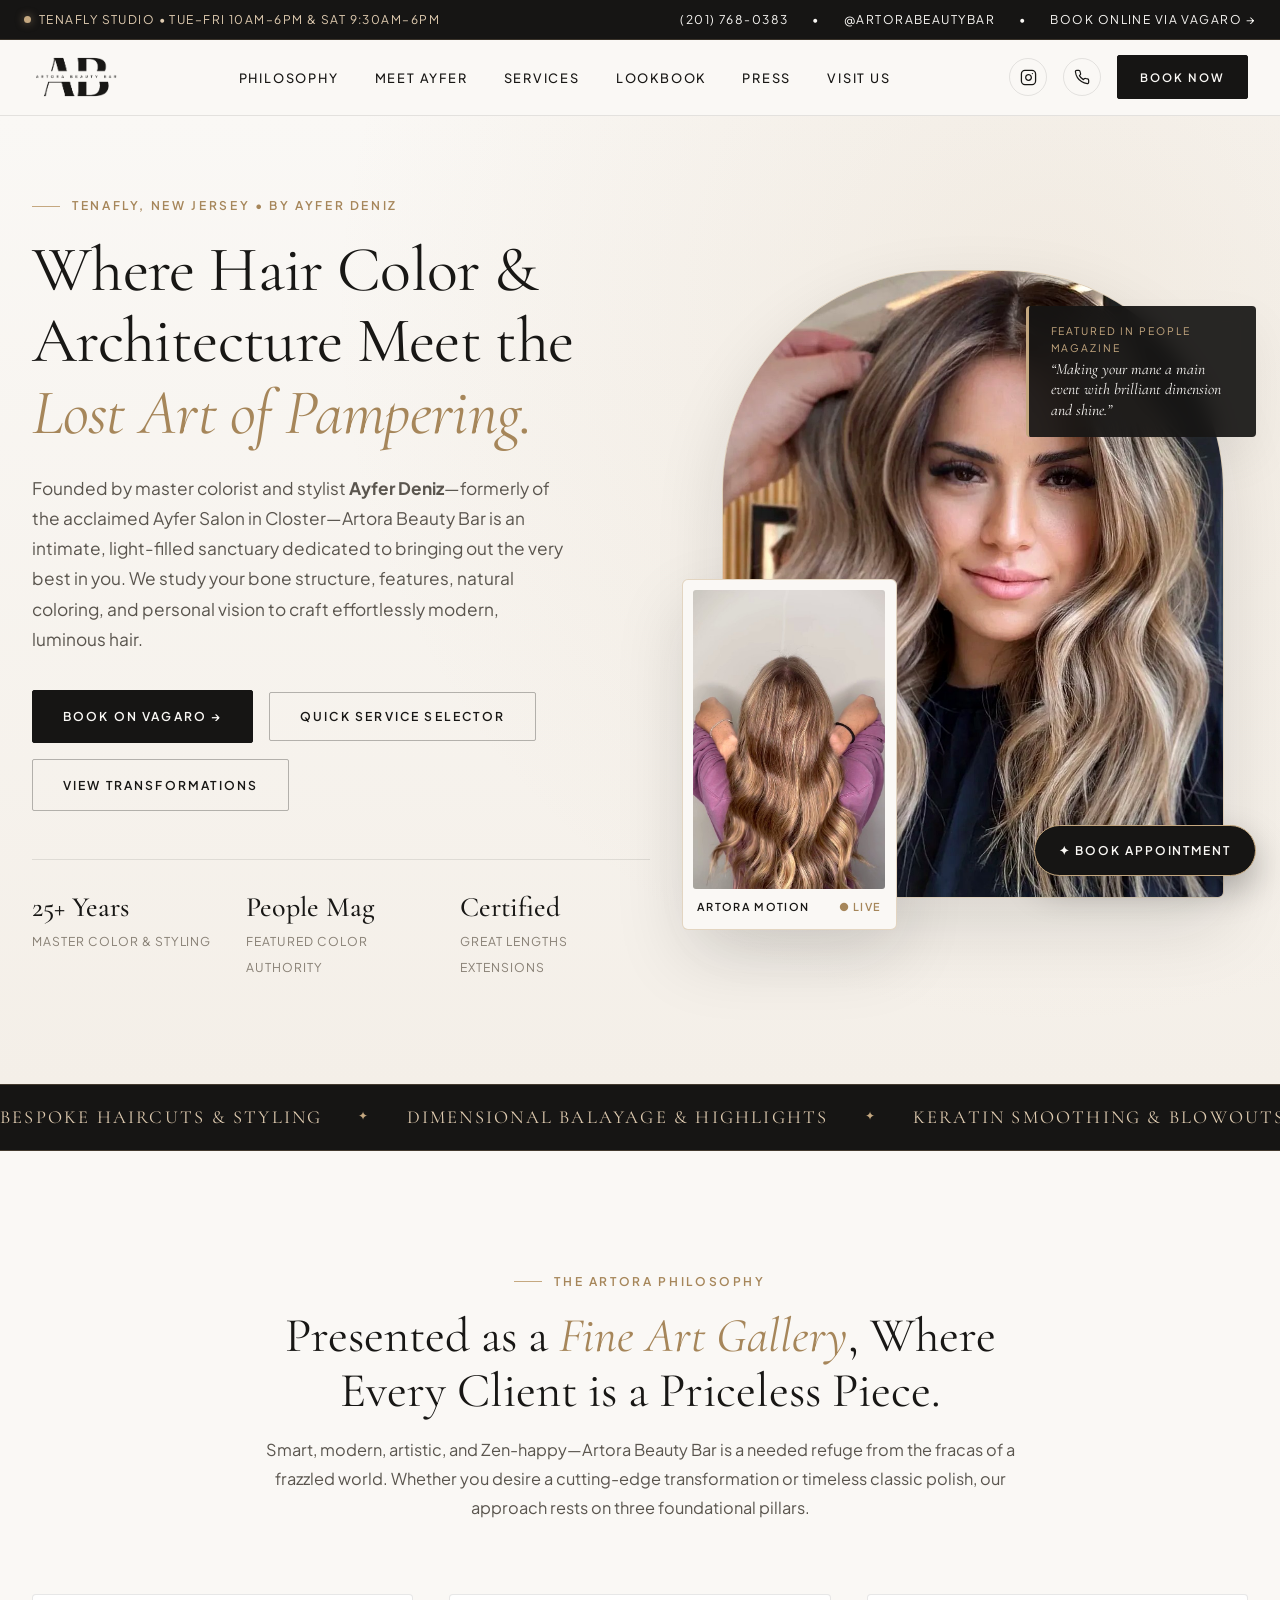
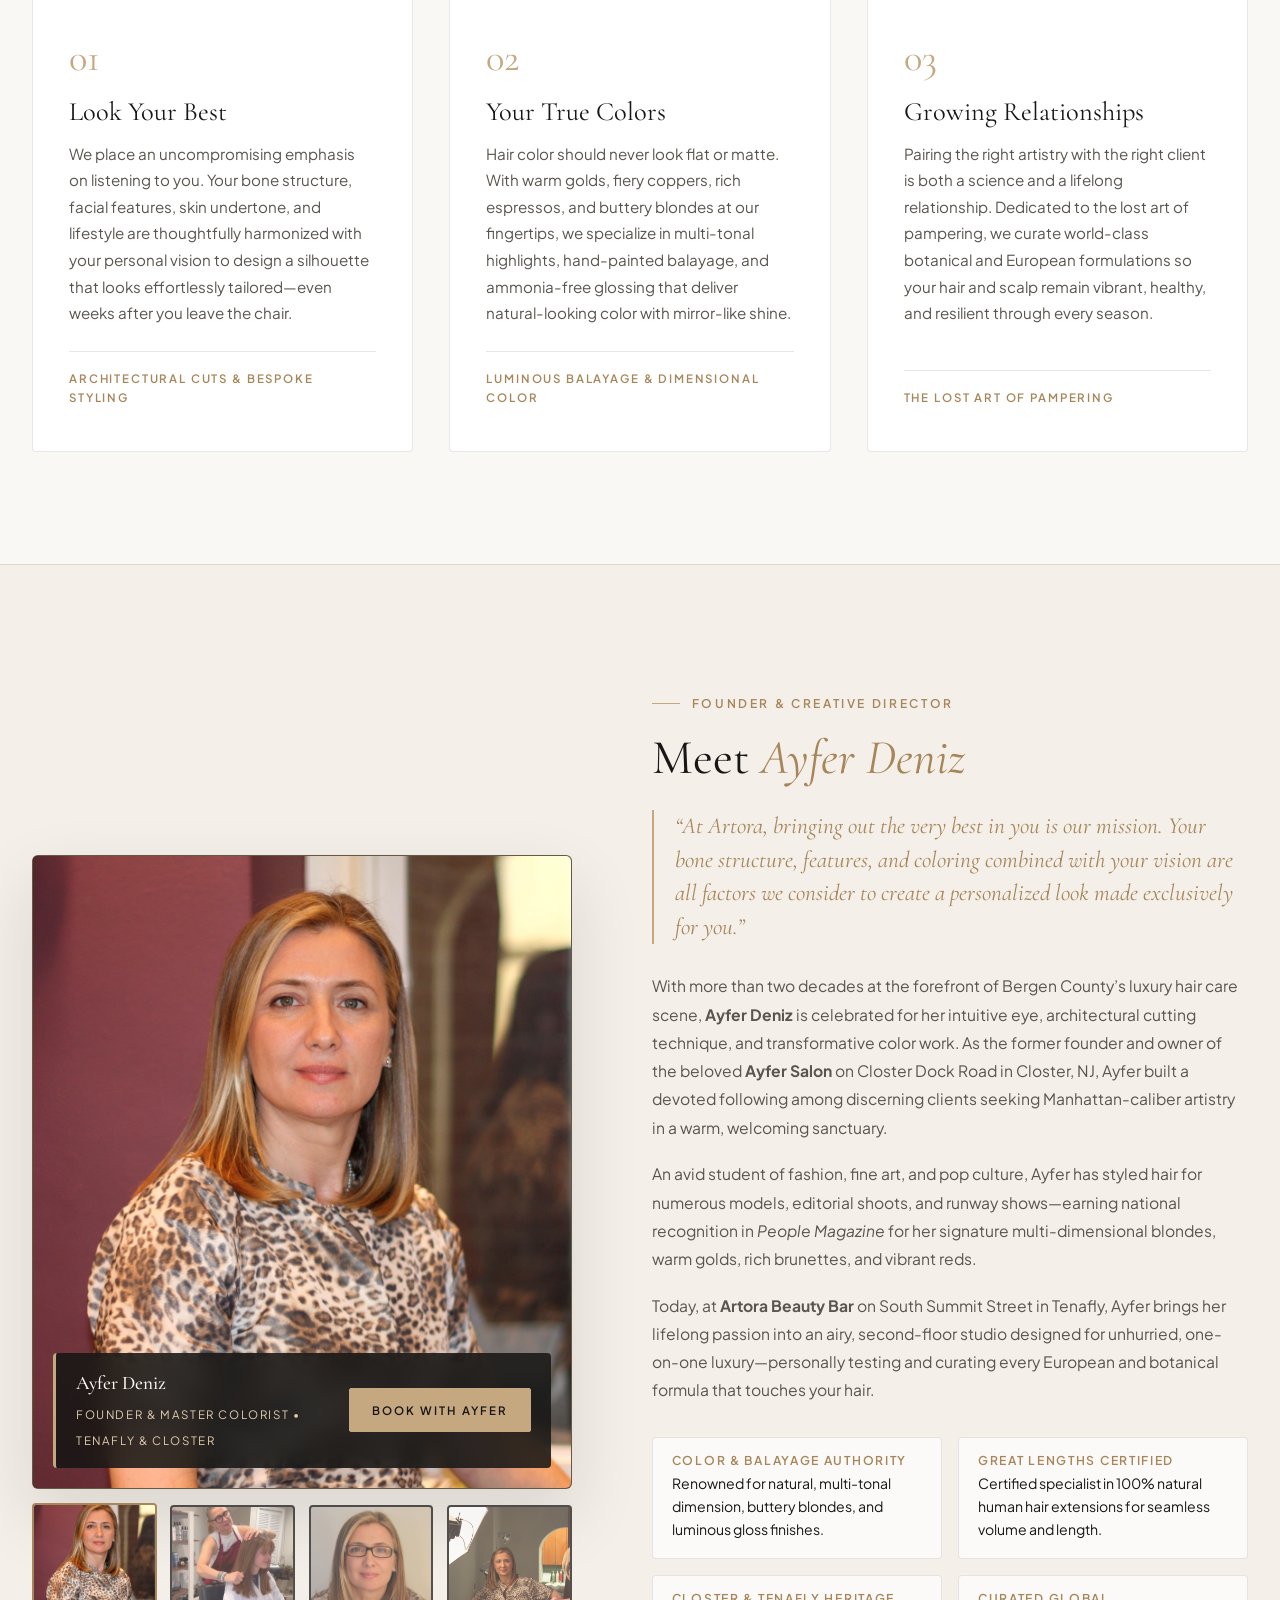
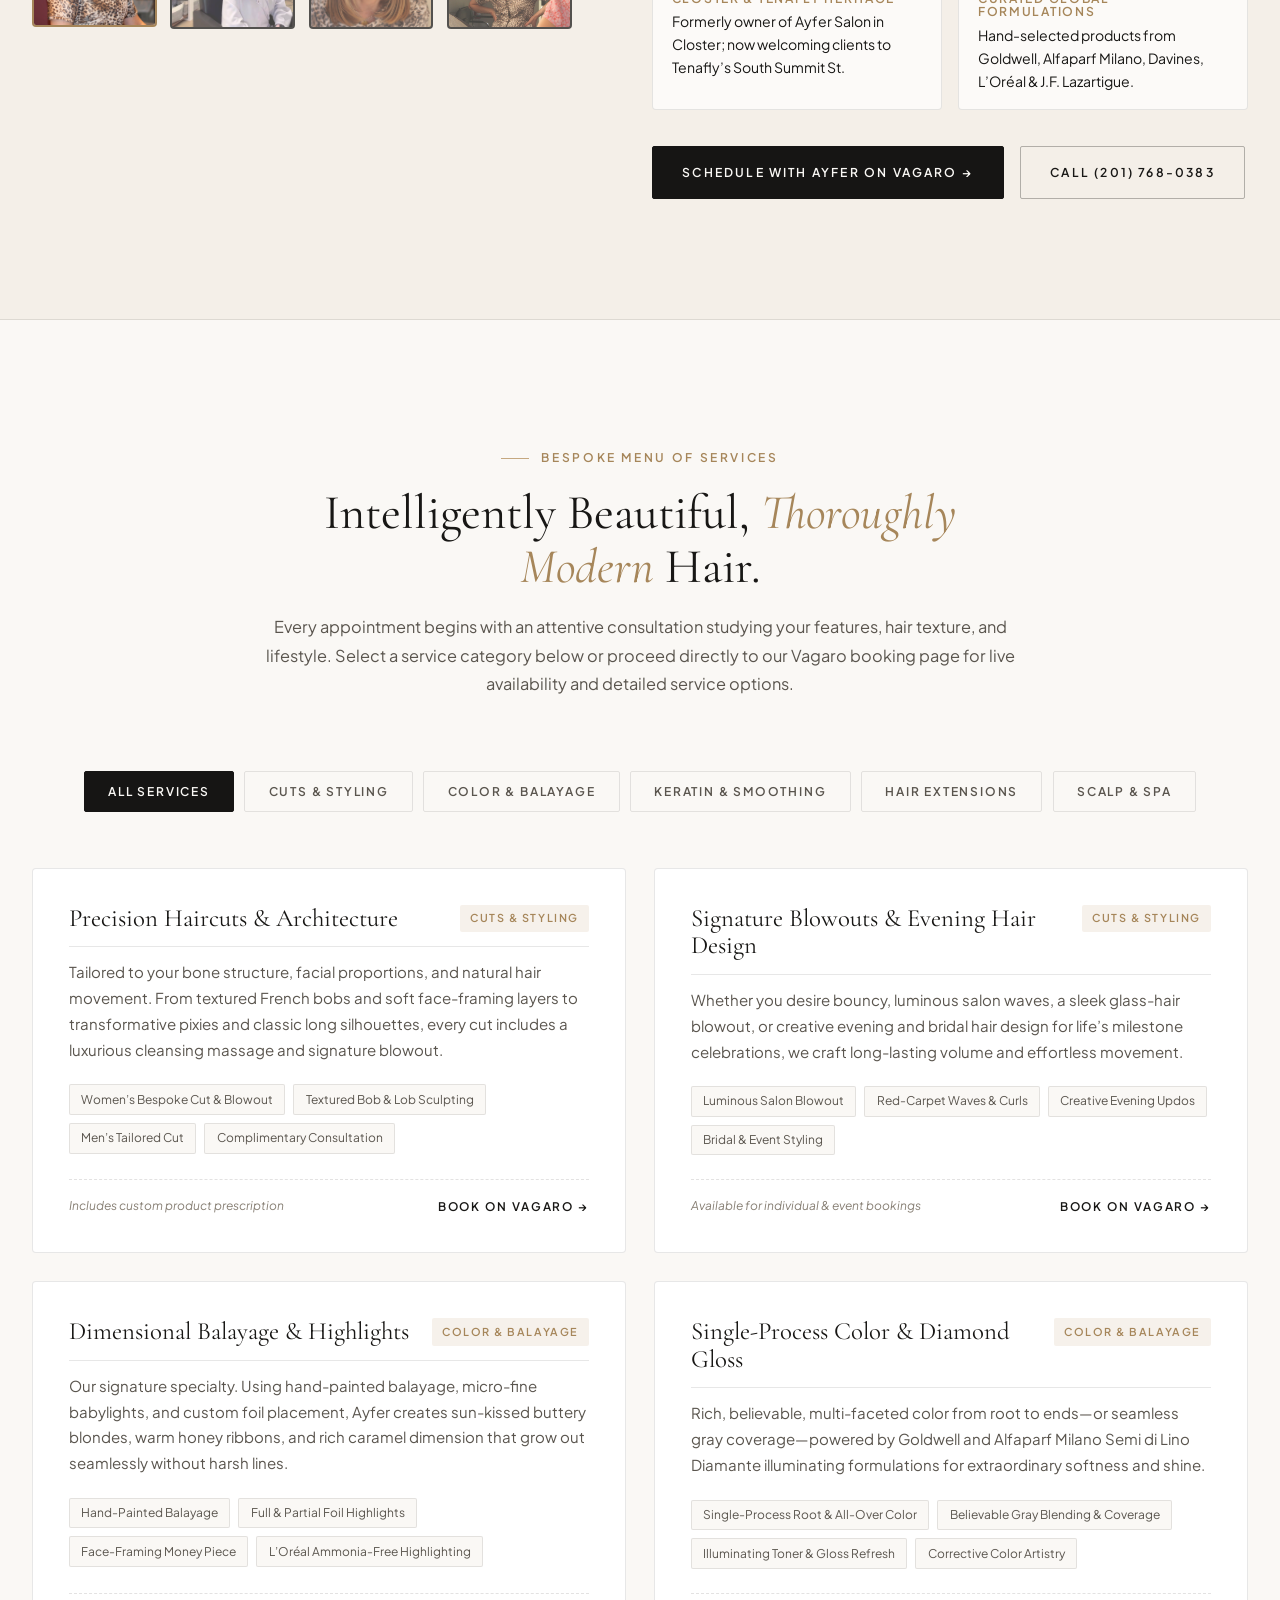
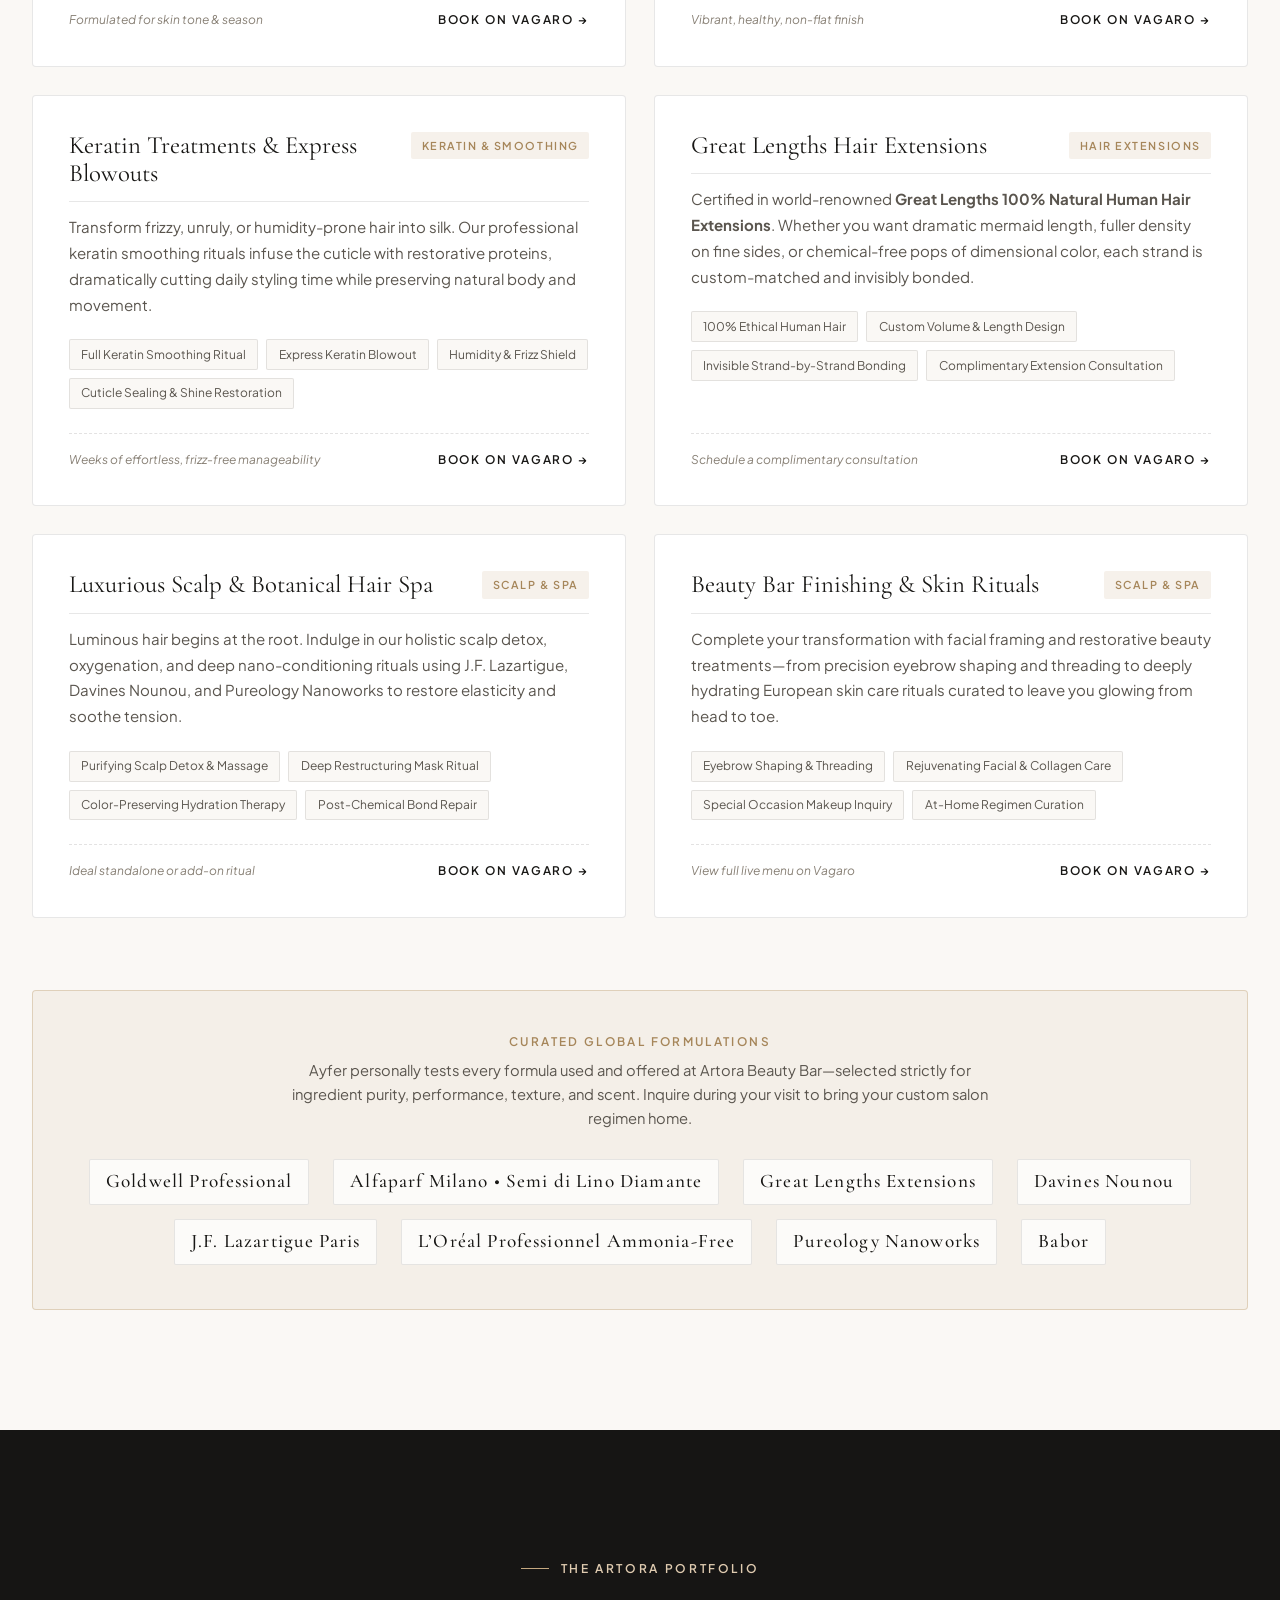
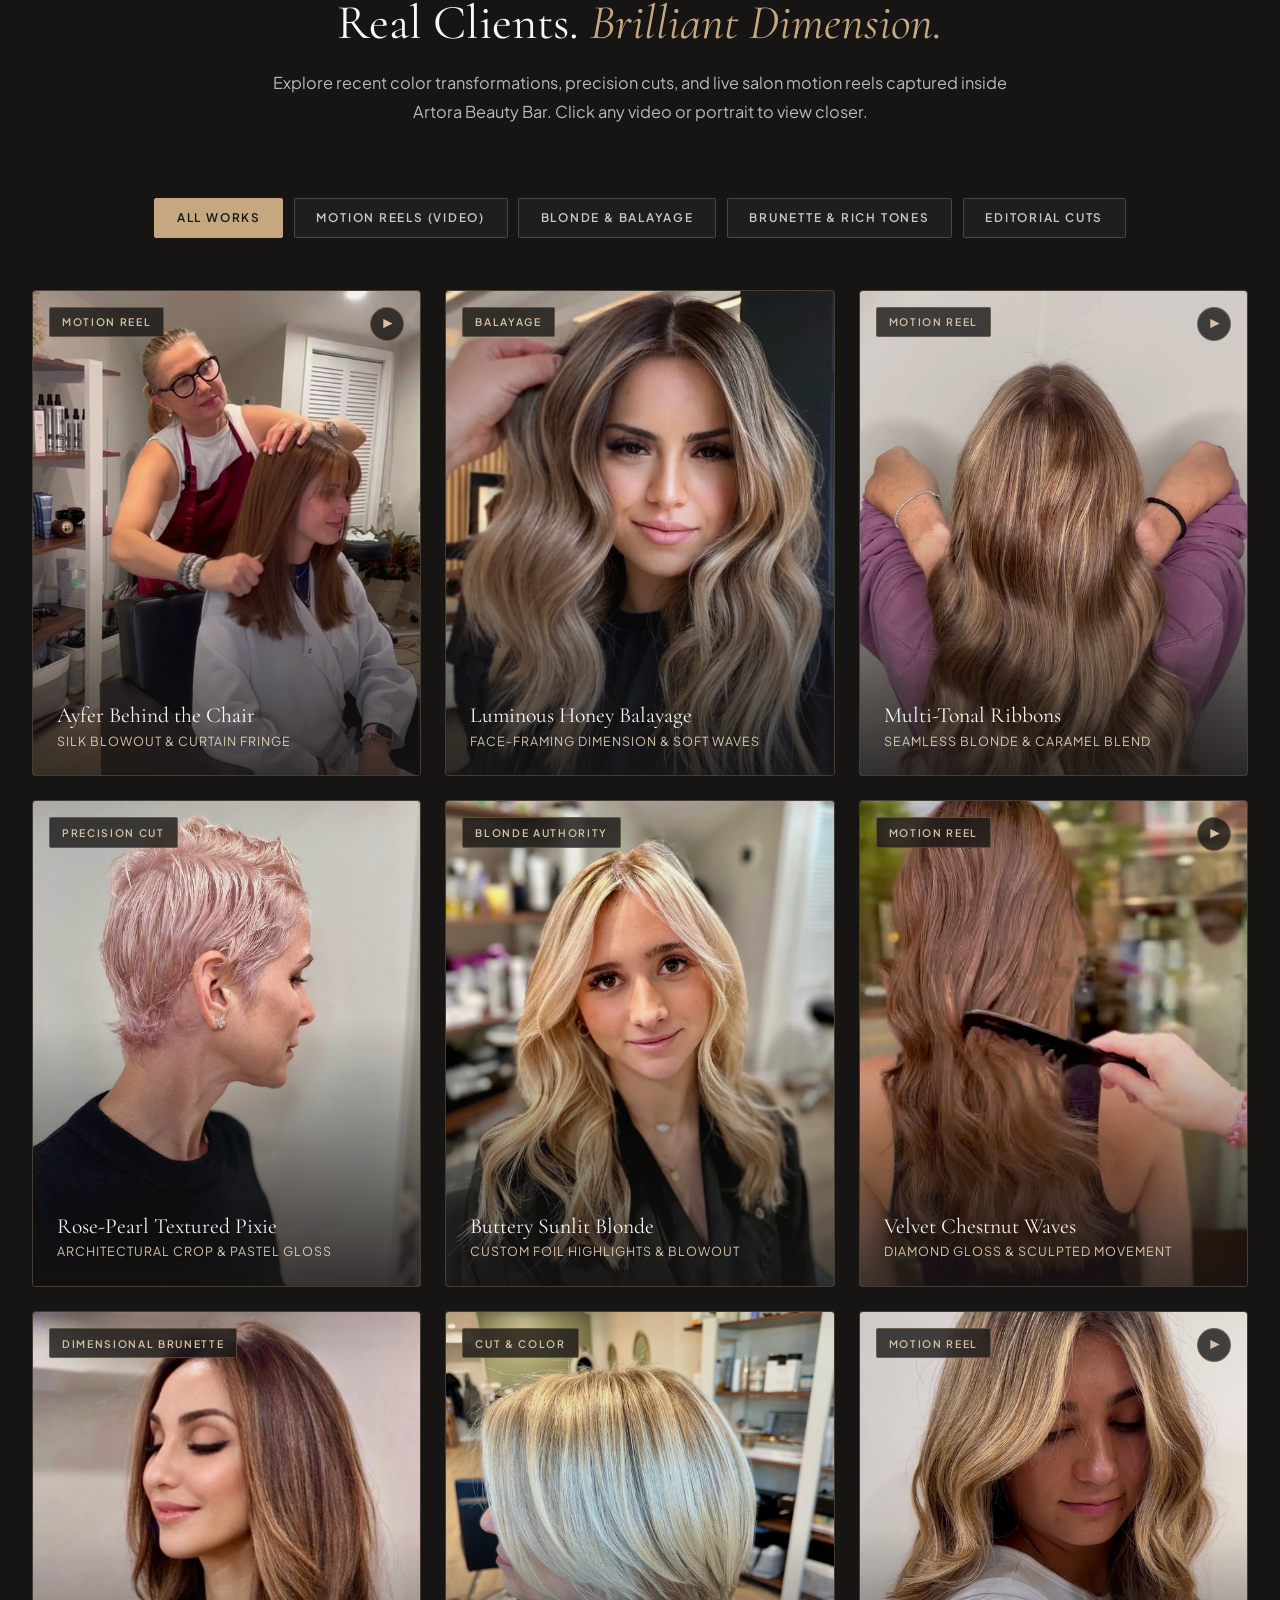
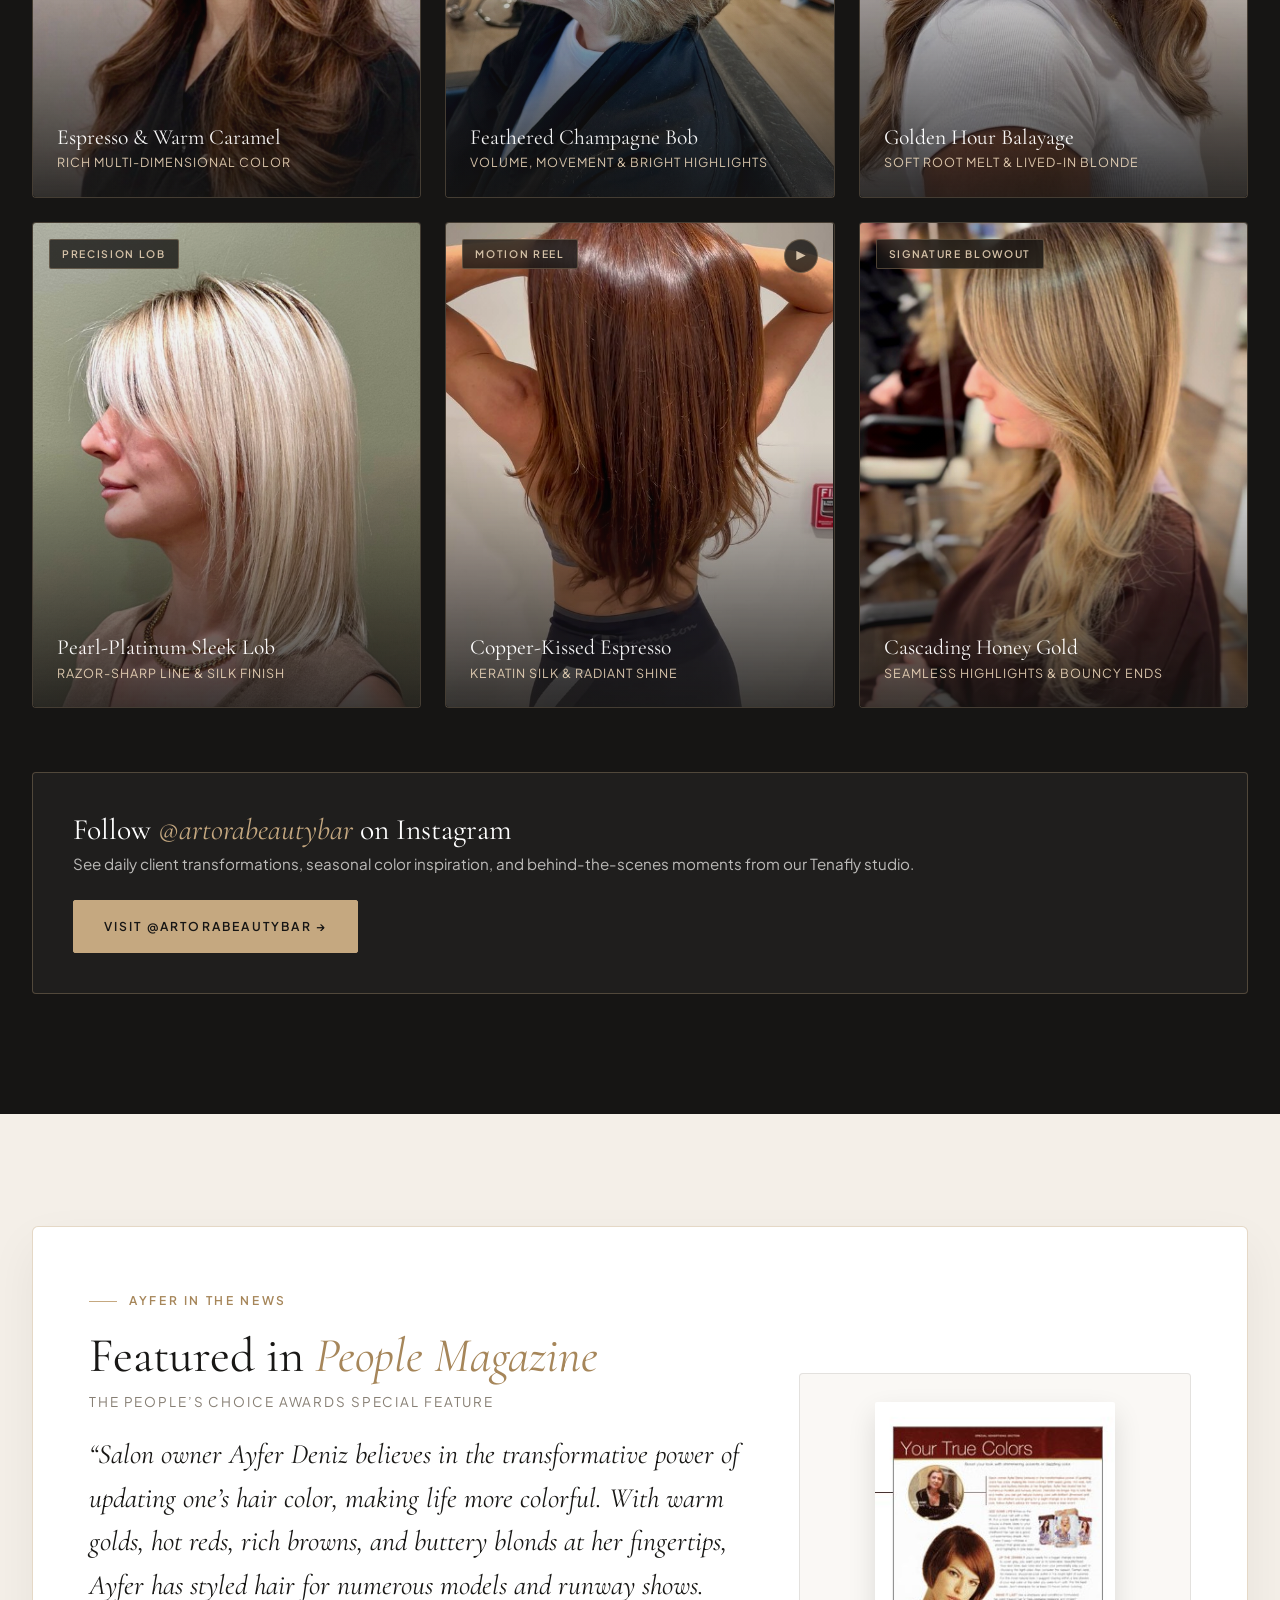
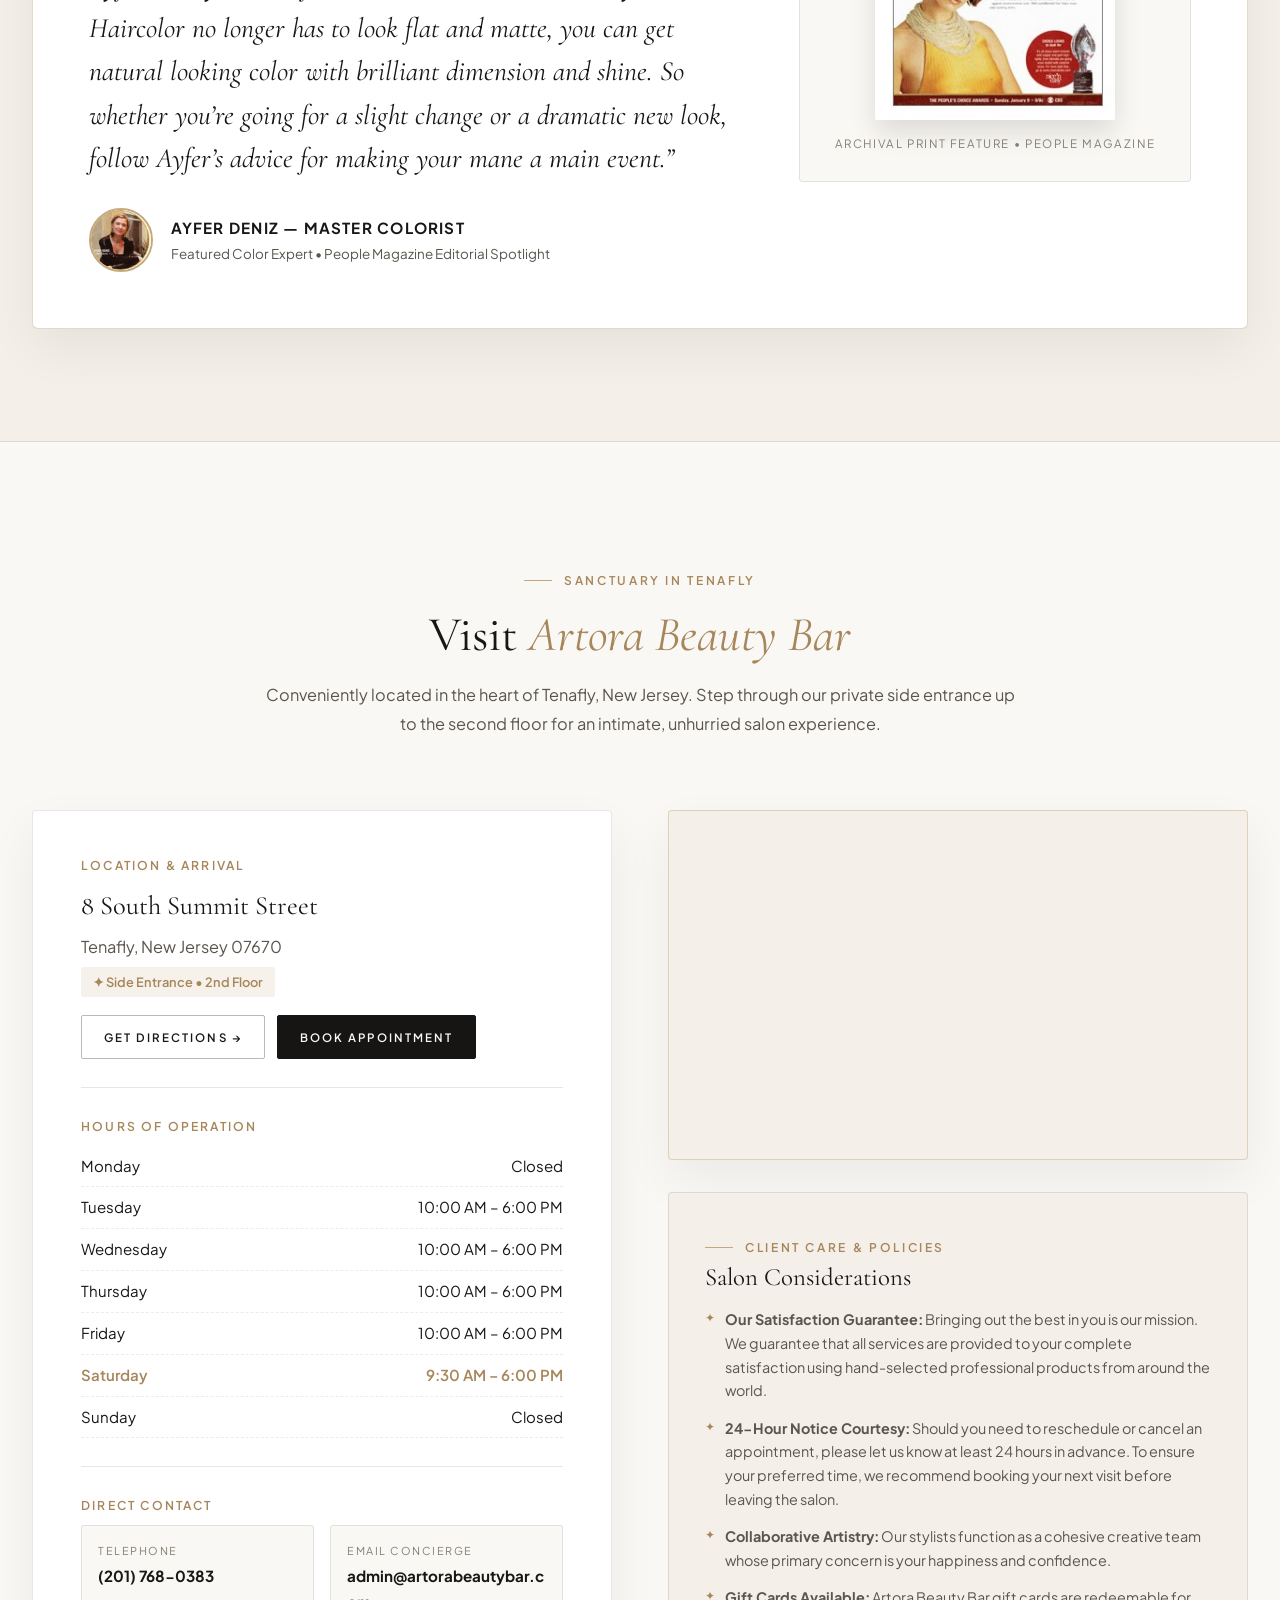
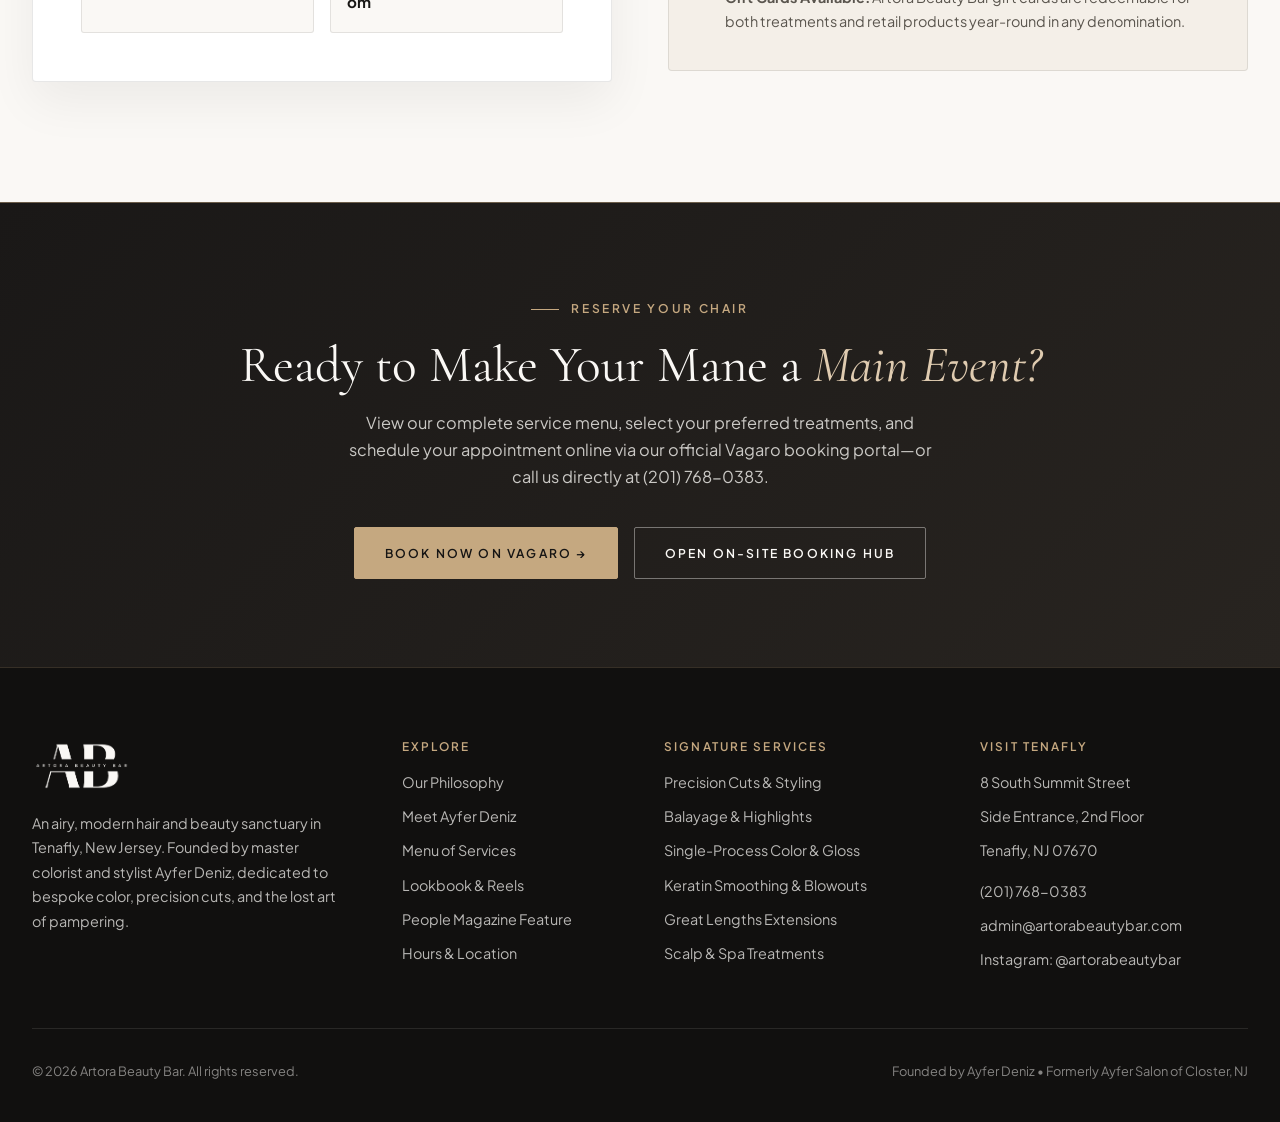
==== index.html @ 1420da1d "Initial commit: Artora Beauty Bar luxury editorial website" ====
<!DOCTYPE html>
<html lang="en">
<head>
  <meta charset="UTF-8" />
  <meta name="viewport" content="width=device-width, initial-scale=1.0" />
  <title>Artora Beauty Bar | By Ayfer Deniz — Luxury Hair Salon in Tenafly, NJ</title>
  <meta name="description" content="Artora Beauty Bar is a luxury hair and beauty salon in Tenafly, NJ founded by Master Colorist & Stylist Ayfer Deniz (formerly of Ayfer Salon in Closter). Specializing in bespoke haircuts, dimensional balayage, keratin treatments, Great Lengths hair extensions, and scalp rituals." />
  <link rel="icon" type="image/png" href="assets/images/favicon.png" />

  <!-- Google Fonts: Cormorant Garamond (Editorial Serif) & Plus Jakarta Sans (Clean Architectural Sans) -->
  <link rel="preconnect" href="https://fonts.googleapis.com" />
  <link rel="preconnect" href="https://fonts.gstatic.com" crossorigin />
  <link href="https://fonts.googleapis.com/css2?family=Cormorant+Garamond:ital,wght@0,400;0,500;0,600;1,400;1,500&family=Plus+Jakarta+Sans:wght@300;400;500;600&display=swap" rel="stylesheet" />

  <link rel="stylesheet" href="styles.css" />

  <!-- Structured Data (LocalBusiness / HairSalon) -->
  <script type="application/ld+json">
  {
    "@context": "https://schema.org",
    "@type": "HairSalon",
    "name": "Artora Beauty Bar",
    "founder": {
      "@type": "Person",
      "name": "Ayfer Deniz",
      "jobTitle": "Founder & Master Colorist"
    },
    "image": "https://artorabeautybar.com/assets/images/logo-square.png",
    "telephone": "+1-201-768-0383",
    "email": "admin@artorabeautybar.com",
    "address": {
      "@type": "PostalAddress",
      "streetAddress": "8 South Summit Street, Side Entrance, 2nd Floor",
      "addressLocality": "Tenafly",
      "addressRegion": "NJ",
      "postalCode": "07670",
      "addressCountry": "US"
    },
    "url": "https://artorabeautybar.com",
    "sameAs": [
      "https://www.instagram.com/artorabeautybar/",
      "https://www.vagaro.com/artorabeautybar/services"
    ],
    "openingHoursSpecification": [
      {
        "@type": "OpeningHoursSpecification",
        "dayOfWeek": ["Tuesday", "Wednesday", "Thursday", "Friday"],
        "opens": "10:00",
        "closes": "18:00"
      },
      {
        "@type": "OpeningHoursSpecification",
        "dayOfWeek": "Saturday",
        "opens": "09:30",
        "closes": "18:00"
      }
    ]
  }
  </script>
</head>
<body>

  <!-- ====================================================================
       TOP ANNOUNCEMENT BAR
       ==================================================================== -->
  <div class="announcement-bar">
    <div class="announcement-inner">
      <div class="announcement-status">
        <span class="status-dot" id="salonStatusDot"></span>
        <span id="salonStatusText">8 South Summit St, Side Entrance, 2nd Floor • Tenafly, NJ</span>
      </div>
      <div class="announcement-links">
        <a href="tel:+12017680383">(201) 768-0383</a>
        <span>•</span>
        <a href="https://www.instagram.com/artorabeautybar/" target="_blank" rel="noopener">@artorabeautybar</a>
        <span>•</span>
        <a href="https://www.vagaro.com/artorabeautybar/services" target="_blank" rel="noopener">Book Online via Vagaro &rarr;</a>
      </div>
    </div>
  </div>

  <!-- ====================================================================
       STICKY NAVIGATION HEADER
       ==================================================================== -->
  <header class="site-header" id="siteHeader">
    <div class="nav-container">
      <a href="#top" class="brand-logo" aria-label="Artora Beauty Bar Home">
        <img src="assets/images/logo-dark.png" alt="Artora Beauty Bar Logo" />
      </a>

      <button class="mobile-menu-toggle" id="mobileMenuBtn" aria-label="Toggle Menu">
        <svg width="26" height="26" viewBox="0 0 24 24" fill="none" stroke="currentColor" stroke-width="1.6">
          <line x1="3" y1="7" x2="21" y2="7"></line>
          <line x1="3" y1="12" x2="21" y2="12"></line>
          <line x1="3" y1="17" x2="21" y2="17"></line>
        </svg>
      </button>

      <ul class="nav-links" id="navLinks">
        <li><a href="#philosophy">Philosophy</a></li>
        <li><a href="#ayfer">Meet Ayfer</a></li>
        <li><a href="#services">Services</a></li>
        <li><a href="#lookbook">Lookbook</a></li>
        <li><a href="#press">Press</a></li>
        <li><a href="#visit">Visit Us</a></li>
      </ul>

      <div class="nav-actions">
        <a href="https://www.instagram.com/artorabeautybar/" target="_blank" rel="noopener" class="nav-icon-link" aria-label="Instagram">
          <svg width="17" height="17" viewBox="0 0 24 24" fill="none" stroke="currentColor" stroke-width="1.8" stroke-linecap="round" stroke-linejoin="round">
            <rect x="2" y="2" width="20" height="20" rx="5" ry="5"></rect>
            <path d="M16 11.37A4 4 0 1 1 12.63 8 4 4 0 0 1 16 11.37z"></path>
            <line x1="17.5" y1="6.5" x2="17.51" y2="6.5"></line>
          </svg>
        </a>
        <a href="tel:+12017680383" class="nav-icon-link" aria-label="Call Salon" title="Call (201) 768-0383">
          <svg width="16" height="16" viewBox="0 0 24 24" fill="none" stroke="currentColor" stroke-width="1.8" stroke-linecap="round" stroke-linejoin="round">
            <path d="M22 16.92v3a2 2 0 0 1-2.18 2 19.79 19.79 0 0 1-8.63-3.07 19.5 19.5 0 0 1-6-6 19.79 19.79 0 0 1-3.07-8.67A2 2 0 0 1 4.11 2h3a2 2 0 0 1 2 1.72 12.84 12.84 0 0 0 .7 2.81 2 2 0 0 1-.45 2.11L8.09 9.91a16 16 0 0 0 6 6l1.27-1.27a2 2 0 0 1 2.11-.45 12.84 12.84 0 0 0 2.81.7A2 2 0 0 1 22 16.92z"></path>
          </svg>
        </a>
        <a href="https://www.vagaro.com/artorabeautybar/services" target="_blank" rel="noopener" class="btn btn-primary btn-sm">
          Book Now
        </a>
      </div>
    </div>
  </header>

  <!-- ====================================================================
       HERO SECTION
       ==================================================================== -->
  <main id="top">
    <section class="hero">
      <div class="container">
        <div class="hero-grid">
          <div class="hero-copy">
            <span class="eyebrow">Tenafly, New Jersey • By Ayfer Deniz</span>
            <h1 class="hero-title">
              Where Hair Color &amp; Architecture Meet the <em class="editorial-italic">Lost Art of Pampering.</em>
            </h1>
            <p class="hero-lead">
              Founded by master colorist and stylist <strong>Ayfer Deniz</strong>—formerly of the acclaimed Ayfer Salon in Closter—Artora Beauty Bar is an intimate, light-filled sanctuary dedicated to bringing out the very best in you. We study your bone structure, features, natural coloring, and personal vision to craft effortlessly modern, luminous hair.
            </p>
            <div class="hero-cta-group">
              <a href="https://www.vagaro.com/artorabeautybar/services" target="_blank" rel="noopener" class="btn btn-primary">
                Book on Vagaro &rarr;
              </a>
              <button type="button" class="btn btn-outline" id="openBookingModalBtn">
                Quick Service Selector
              </button>
              <a href="#lookbook" class="btn btn-outline">
                View Transformations
              </a>
            </div>

            <div class="hero-credentials">
              <div class="credential-item">
                <strong>25+ Years</strong>
                <span>Master Color &amp; Styling</span>
              </div>
              <div class="credential-item">
                <strong>People Mag</strong>
                <span>Featured Color Authority</span>
              </div>
              <div class="credential-item">
                <strong>Certified</strong>
                <span>Great Lengths Extensions</span>
              </div>
            </div>
          </div>

          <div class="hero-visual">
            <div class="hero-main-frame">
              <img src="assets/images/look-dimensional-balayage.jpg" alt="Dimensional blonde balayage and soft waves crafted at Artora Beauty Bar in Tenafly" />
            </div>

            <!-- Floating Press Badge -->
            <a href="#press" class="hero-press-pill">
              <small>Featured In People Magazine</small>
              <p>&ldquo;Making your mane a main event with brilliant dimension and shine.&rdquo;</p>
            </a>

            <!-- Floating Live Reel Preview Card -->
            <div class="hero-video-card">
              <div class="hero-video-wrap">
                <video src="assets/videos/reel-dimensional-waves.mp4" poster="assets/images/posters/reel-dimensional-waves.jpg" autoplay muted loop playsinline></video>
              </div>
              <div class="hero-video-caption">
                <span>Artora Motion</span>
                <span style="color: var(--gold-deep);">● Live</span>
              </div>
            </div>
          </div>
        </div>
      </div>
    </section>

    <!-- ====================================================================
         EDITORIAL MARQUEE RIBBON
         ==================================================================== -->
    <div class="editorial-marquee" aria-hidden="true">
      <div class="marquee-track">
        <div class="marquee-item">
          <span>Bespoke Haircuts &amp; Styling</span><span class="marquee-diamond">✦</span>
          <span>Dimensional Balayage &amp; Highlights</span><span class="marquee-diamond">✦</span>
          <span>Keratin Smoothing &amp; Blowouts</span><span class="marquee-diamond">✦</span>
          <span>Certified Great Lengths Extensions</span><span class="marquee-diamond">✦</span>
          <span>Luxury Scalp &amp; Spa Rituals</span><span class="marquee-diamond">✦</span>
          <span>By Master Stylist Ayfer Deniz</span><span class="marquee-diamond">✦</span>
        </div>
        <div class="marquee-item">
          <span>Bespoke Haircuts &amp; Styling</span><span class="marquee-diamond">✦</span>
          <span>Dimensional Balayage &amp; Highlights</span><span class="marquee-diamond">✦</span>
          <span>Keratin Smoothing &amp; Blowouts</span><span class="marquee-diamond">✦</span>
          <span>Certified Great Lengths Extensions</span><span class="marquee-diamond">✦</span>
          <span>Luxury Scalp &amp; Spa Rituals</span><span class="marquee-diamond">✦</span>
          <span>By Master Stylist Ayfer Deniz</span><span class="marquee-diamond">✦</span>
        </div>
      </div>
    </div>

    <!-- ====================================================================
         PHILOSOPHY & THREE PILLARS SECTION
         (Blending Artora's "Look Your Best / Your True Colors / Growing Relationships"
          with Ayfer Salon's "Fine Art Gallery" philosophy)
         ==================================================================== -->
    <section class="philosophy-section" id="philosophy">
      <div class="container">
        <div class="section-header-center">
          <span class="eyebrow">The Artora Philosophy</span>
          <h2 class="section-title">
            Presented as a <em class="editorial-italic">Fine Art Gallery</em>, Where Every Client is a Priceless Piece.
          </h2>
          <p class="section-subtitle">
            Smart, modern, artistic, and Zen-happy—Artora Beauty Bar is a needed refuge from the fracas of a frazzled world. Whether you desire a cutting-edge transformation or timeless classic polish, our approach rests on three foundational pillars.
          </p>
        </div>

        <div class="pillars-grid">
          <article class="pillar-card">
            <div>
              <div class="pillar-number">01</div>
              <h3>Look Your Best</h3>
              <p>
                We place an uncompromising emphasis on listening to you. Your bone structure, facial features, skin undertone, and lifestyle are thoughtfully harmonized with your personal vision to design a silhouette that looks effortlessly tailored—even weeks after you leave the chair.
              </p>
            </div>
            <div class="pillar-tag">Architectural Cuts &amp; Bespoke Styling</div>
          </article>

          <article class="pillar-card">
            <div>
              <div class="pillar-number">02</div>
              <h3>Your True Colors</h3>
              <p>
                Hair color should never look flat or matte. With warm golds, fiery coppers, rich espressos, and buttery blondes at our fingertips, we specialize in multi-tonal highlights, hand-painted balayage, and ammonia-free glossing that deliver natural-looking color with mirror-like shine.
              </p>
            </div>
            <div class="pillar-tag">Luminous Balayage &amp; Dimensional Color</div>
          </article>

          <article class="pillar-card">
            <div>
              <div class="pillar-number">03</div>
              <h3>Growing Relationships</h3>
              <p>
                Pairing the right artistry with the right client is both a science and a lifelong relationship. Dedicated to the lost art of pampering, we curate world-class botanical and European formulations so your hair and scalp remain vibrant, healthy, and resilient through every season.
              </p>
            </div>
            <div class="pillar-tag">The Lost Art of Pampering</div>
          </article>
        </div>
      </div>
    </section>

    <!-- ====================================================================
         MEET AYFER DENIZ — FOUNDER & MASTER STYLIST
         ==================================================================== -->
    <section class="founder-section" id="ayfer">
      <div class="container">
        <div class="founder-grid">
          <!-- Interactive Portrait Switcher -->
          <div class="founder-gallery">
            <div class="founder-primary-img-wrap">
              <img id="founderMainImg" src="assets/images/ayfer-portrait.jpg" alt="Ayfer Deniz — Founder and Master Colorist at Artora Beauty Bar" />
              <div class="founder-caption-badge">
                <div>
                  <strong id="founderCaptionTitle">Ayfer Deniz</strong>
                  <span id="founderCaptionSub">Founder &amp; Master Colorist • Tenafly &amp; Closter</span>
                </div>
                <a href="https://www.vagaro.com/artorabeautybar/services" target="_blank" rel="noopener" class="btn btn-gold btn-sm">Book with Ayfer</a>
              </div>
            </div>

            <div class="founder-thumbs" role="group" aria-label="Ayfer Deniz Portrait Gallery">
              <button type="button" class="founder-thumb-btn active" data-img="assets/images/ayfer-portrait.jpg" data-title="Ayfer Deniz" data-sub="Founder &amp; Master Colorist • Portrait">
                <img src="assets/images/ayfer-portrait.jpg" alt="Ayfer Deniz Portrait" />
              </button>
              <button type="button" class="founder-thumb-btn" data-img="assets/images/ayfer-tenafly-action.jpg" data-title="Behind the Chair at Artora" data-sub="Styling inside Artora Beauty Bar • Tenafly, NJ">
                <img src="assets/images/ayfer-tenafly-action.jpg" alt="Ayfer Deniz styling a client at Artora Beauty Bar in Tenafly" />
              </button>
              <button type="button" class="founder-thumb-btn" data-img="assets/images/ayfer-closeup.jpg" data-title="Personal Consultation" data-sub="Tailoring color &amp; cut to your bone structure">
                <img src="assets/images/ayfer-closeup.jpg" alt="Ayfer Deniz Close-Up Portrait" />
              </button>
              <button type="button" class="founder-thumb-btn" data-img="assets/images/ayfer-editorial-set.jpg" data-title="Runway &amp; Editorial Mastery" data-sub="On set styling models &amp; editorial shoots">
                <img src="assets/images/ayfer-editorial-set.jpg" alt="Ayfer Deniz on an editorial photo shoot set" />
              </button>
            </div>
          </div>

          <!-- Founder Bio & Styling Philosophy -->
          <div class="founder-content">
            <span class="eyebrow">Founder &amp; Creative Director</span>
            <h2>Meet <em class="editorial-italic">Ayfer Deniz</em></h2>

            <blockquote class="founder-quote">
              &ldquo;At Artora, bringing out the very best in you is our mission. Your bone structure, features, and coloring combined with your vision are all factors we consider to create a personalized look made exclusively for you.&rdquo;
            </blockquote>

            <div class="founder-bio">
              <p>
                With more than two decades at the forefront of Bergen County’s luxury hair care scene, <strong>Ayfer Deniz</strong> is celebrated for her intuitive eye, architectural cutting technique, and transformative color work. As the former founder and owner of the beloved <strong>Ayfer Salon</strong> on Closter Dock Road in Closter, NJ, Ayfer built a devoted following among discerning clients seeking Manhattan-caliber artistry in a warm, welcoming sanctuary.
              </p>
              <p>
                An avid student of fashion, fine art, and pop culture, Ayfer has styled hair for numerous models, editorial shoots, and runway shows—earning national recognition in <em>People Magazine</em> for her signature multi-dimensional blondes, warm golds, rich brunettes, and vibrant reds.
              </p>
              <p>
                Today, at <strong>Artora Beauty Bar</strong> on South Summit Street in Tenafly, Ayfer brings her lifelong passion into an airy, second-floor studio designed for unhurried, one-on-one luxury—personally testing and curating every European and botanical formula that touches your hair.
              </p>
            </div>

            <div class="founder-highlights">
              <div class="founder-highlight-item">
                <h4>Color &amp; Balayage Authority</h4>
                <p>Renowned for natural, multi-tonal dimension, buttery blondes, and luminous gloss finishes.</p>
              </div>
              <div class="founder-highlight-item">
                <h4>Great Lengths Certified</h4>
                <p>Certified specialist in 100% natural human hair extensions for seamless volume and length.</p>
              </div>
              <div class="founder-highlight-item">
                <h4>Closter &amp; Tenafly Heritage</h4>
                <p>Formerly owner of Ayfer Salon in Closter; now welcoming clients to Tenafly’s South Summit St.</p>
              </div>
              <div class="founder-highlight-item">
                <h4>Curated Global Formulations</h4>
                <p>Hand-selected products from Goldwell, Alfaparf Milano, Davines, L’Oréal &amp; J.F. Lazartigue.</p>
              </div>
            </div>

            <div class="hero-cta-group" style="margin-bottom: 0;">
              <a href="https://www.vagaro.com/artorabeautybar/services" target="_blank" rel="noopener" class="btn btn-primary">
                Schedule with Ayfer on Vagaro &rarr;
              </a>
              <a href="tel:+12017680383" class="btn btn-outline">
                Call (201) 768-0383
              </a>
            </div>
          </div>
        </div>
      </div>
    </section>

    <!-- ====================================================================
         CURATED MENU OF SERVICES
         ==================================================================== -->
    <section class="services-section" id="services">
      <div class="container">
        <div class="section-header-center">
          <span class="eyebrow">Bespoke Menu of Services</span>
          <h2 class="section-title">
            Intelligently Beautiful, <em class="editorial-italic">Thoroughly Modern</em> Hair.
          </h2>
          <p class="section-subtitle">
            Every appointment begins with an attentive consultation studying your features, hair texture, and lifestyle. Select a service category below or proceed directly to our Vagaro booking page for live availability and detailed service options.
          </p>
        </div>

        <!-- Category Filter Tabs -->
        <div class="service-tabs" role="tablist" aria-label="Service Categories">
          <button type="button" class="service-tab-btn active" data-category="all">All Services</button>
          <button type="button" class="service-tab-btn" data-category="cuts">Cuts &amp; Styling</button>
          <button type="button" class="service-tab-btn" data-category="color">Color &amp; Balayage</button>
          <button type="button" class="service-tab-btn" data-category="keratin">Keratin &amp; Smoothing</button>
          <button type="button" class="service-tab-btn" data-category="extensions">Hair Extensions</button>
          <button type="button" class="service-tab-btn" data-category="spa">Scalp &amp; Spa</button>
        </div>

        <!-- Services Grid -->
        <div class="services-menu-grid" id="servicesGrid">
          <!-- 1. Haircuts & Bespoke Styling -->
          <article class="service-card" data-category="cuts">
            <div>
              <div class="service-card-top">
                <h3>Precision Haircuts &amp; Architecture</h3>
                <span class="service-category-tag">Cuts &amp; Styling</span>
              </div>
              <p>
                Tailored to your bone structure, facial proportions, and natural hair movement. From textured French bobs and soft face-framing layers to transformative pixies and classic long silhouettes, every cut includes a luxurious cleansing massage and signature blowout.
              </p>
              <ul class="service-features">
                <li>Women’s Bespoke Cut &amp; Blowout</li>
                <li>Textured Bob &amp; Lob Sculpting</li>
                <li>Men’s Tailored Cut</li>
                <li>Complimentary Consultation</li>
              </ul>
            </div>
            <div class="service-card-footer">
              <span>Includes custom product prescription</span>
              <a href="https://www.vagaro.com/artorabeautybar/services" target="_blank" rel="noopener" class="service-book-link">
                Book on Vagaro &rarr;
              </a>
            </div>
          </article>

          <!-- 2. Signature Blowouts & Evening Design -->
          <article class="service-card" data-category="cuts">
            <div>
              <div class="service-card-top">
                <h3>Signature Blowouts &amp; Evening Hair Design</h3>
                <span class="service-category-tag">Cuts &amp; Styling</span>
              </div>
              <p>
                Whether you desire bouncy, luminous salon waves, a sleek glass-hair blowout, or creative evening and bridal hair design for life’s milestone celebrations, we craft long-lasting volume and effortless movement.
              </p>
              <ul class="service-features">
                <li>Luminous Salon Blowout</li>
                <li>Red-Carpet Waves &amp; Curls</li>
                <li>Creative Evening Updos</li>
                <li>Bridal &amp; Event Styling</li>
              </ul>
            </div>
            <div class="service-card-footer">
              <span>Available for individual &amp; event bookings</span>
              <a href="https://www.vagaro.com/artorabeautybar/services" target="_blank" rel="noopener" class="service-book-link">
                Book on Vagaro &rarr;
              </a>
            </div>
          </article>

          <!-- 3. Dimensional Balayage & Highlights -->
          <article class="service-card" data-category="color">
            <div>
              <div class="service-card-top">
                <h3>Dimensional Balayage &amp; Highlights</h3>
                <span class="service-category-tag">Color &amp; Balayage</span>
              </div>
              <p>
                Our signature specialty. Using hand-painted balayage, micro-fine babylights, and custom foil placement, Ayfer creates sun-kissed buttery blondes, warm honey ribbons, and rich caramel dimension that grow out seamlessly without harsh lines.
              </p>
              <ul class="service-features">
                <li>Hand-Painted Balayage</li>
                <li>Full &amp; Partial Foil Highlights</li>
                <li>Face-Framing Money Piece</li>
                <li>L’Oréal Ammonia-Free Highlighting</li>
              </ul>
            </div>
            <div class="service-card-footer">
              <span>Formulated for skin tone &amp; season</span>
              <a href="https://www.vagaro.com/artorabeautybar/services" target="_blank" rel="noopener" class="service-book-link">
                Book on Vagaro &rarr;
              </a>
            </div>
          </article>

          <!-- 4. Single-Process Color & Illuminating Gloss -->
          <article class="service-card" data-category="color">
            <div>
              <div class="service-card-top">
                <h3>Single-Process Color &amp; Diamond Gloss</h3>
                <span class="service-category-tag">Color &amp; Balayage</span>
              </div>
              <p>
                Rich, believable, multi-faceted color from root to ends—or seamless gray coverage—powered by Goldwell and Alfaparf Milano Semi di Lino Diamante illuminating formulations for extraordinary softness and shine.
              </p>
              <ul class="service-features">
                <li>Single-Process Root &amp; All-Over Color</li>
                <li>Believable Gray Blending &amp; Coverage</li>
                <li>Illuminating Toner &amp; Gloss Refresh</li>
                <li>Corrective Color Artistry</li>
              </ul>
            </div>
            <div class="service-card-footer">
              <span>Vibrant, healthy, non-flat finish</span>
              <a href="https://www.vagaro.com/artorabeautybar/services" target="_blank" rel="noopener" class="service-book-link">
                Book on Vagaro &rarr;
              </a>
            </div>
          </article>

          <!-- 5. Keratin Treatments & Keratin Blowouts -->
          <article class="service-card" data-category="keratin">
            <div>
              <div class="service-card-top">
                <h3>Keratin Treatments &amp; Express Blowouts</h3>
                <span class="service-category-tag">Keratin &amp; Smoothing</span>
              </div>
              <p>
                Transform frizzy, unruly, or humidity-prone hair into silk. Our professional keratin smoothing rituals infuse the cuticle with restorative proteins, dramatically cutting daily styling time while preserving natural body and movement.
              </p>
              <ul class="service-features">
                <li>Full Keratin Smoothing Ritual</li>
                <li>Express Keratin Blowout</li>
                <li>Humidity &amp; Frizz Shield</li>
                <li>Cuticle Sealing &amp; Shine Restoration</li>
              </ul>
            </div>
            <div class="service-card-footer">
              <span>Weeks of effortless, frizz-free manageability</span>
              <a href="https://www.vagaro.com/artorabeautybar/services" target="_blank" rel="noopener" class="service-book-link">
                Book on Vagaro &rarr;
              </a>
            </div>
          </article>

          <!-- 6. Certified Great Lengths Hair Extensions -->
          <article class="service-card" data-category="extensions">
            <div>
              <div class="service-card-top">
                <h3>Great Lengths Hair Extensions</h3>
                <span class="service-category-tag">Hair Extensions</span>
              </div>
              <p>
                Certified in world-renowned <strong>Great Lengths 100% Natural Human Hair Extensions</strong>. Whether you want dramatic mermaid length, fuller density on fine sides, or chemical-free pops of dimensional color, each strand is custom-matched and invisibly bonded.
              </p>
              <ul class="service-features">
                <li>100% Ethical Human Hair</li>
                <li>Custom Volume &amp; Length Design</li>
                <li>Invisible Strand-by-Strand Bonding</li>
                <li>Complimentary Extension Consultation</li>
              </ul>
            </div>
            <div class="service-card-footer">
              <span>Schedule a complimentary consultation</span>
              <a href="https://www.vagaro.com/artorabeautybar/services" target="_blank" rel="noopener" class="service-book-link">
                Book on Vagaro &rarr;
              </a>
            </div>
          </article>

          <!-- 7. Luxurious Scalp & Spa Treatments -->
          <article class="service-card" data-category="spa">
            <div>
              <div class="service-card-top">
                <h3>Luxurious Scalp &amp; Botanical Hair Spa</h3>
                <span class="service-category-tag">Scalp &amp; Spa</span>
              </div>
              <p>
                Luminous hair begins at the root. Indulge in our holistic scalp detox, oxygenation, and deep nano-conditioning rituals using J.F. Lazartigue, Davines Nounou, and Pureology Nanoworks to restore elasticity and soothe tension.
              </p>
              <ul class="service-features">
                <li>Purifying Scalp Detox &amp; Massage</li>
                <li>Deep Restructuring Mask Ritual</li>
                <li>Color-Preserving Hydration Therapy</li>
                <li>Post-Chemical Bond Repair</li>
              </ul>
            </div>
            <div class="service-card-footer">
              <span>Ideal standalone or add-on ritual</span>
              <a href="https://www.vagaro.com/artorabeautybar/services" target="_blank" rel="noopener" class="service-book-link">
                Book on Vagaro &rarr;
              </a>
            </div>
          </article>

          <!-- 8. Finishing Touches & Beauty Bar Rituals -->
          <article class="service-card" data-category="spa">
            <div>
              <div class="service-card-top">
                <h3>Beauty Bar Finishing &amp; Skin Rituals</h3>
                <span class="service-category-tag">Scalp &amp; Spa</span>
              </div>
              <p>
                Complete your transformation with facial framing and restorative beauty treatments—from precision eyebrow shaping and threading to deeply hydrating European skin care rituals curated to leave you glowing from head to toe.
              </p>
              <ul class="service-features">
                <li>Eyebrow Shaping &amp; Threading</li>
                <li>Rejuvenating Facial &amp; Collagen Care</li>
                <li>Special Occasion Makeup Inquiry</li>
                <li>At-Home Regimen Curation</li>
              </ul>
            </div>
            <div class="service-card-footer">
              <span>View full live menu on Vagaro</span>
              <a href="https://www.vagaro.com/artorabeautybar/services" target="_blank" rel="noopener" class="service-book-link">
                Book on Vagaro &rarr;
              </a>
            </div>
          </article>
        </div>

        <!-- World-Class Formulations Banner (From Ayfer's Products page) -->
        <div class="brands-showcase">
          <h4>Curated Global Formulations</h4>
          <p>
            Ayfer personally tests every formula used and offered at Artora Beauty Bar—selected strictly for ingredient purity, performance, texture, and scent. Inquire during your visit to bring your custom salon regimen home.
          </p>
          <div class="brand-pills">
            <span class="brand-pill">Goldwell Professional</span>
            <span class="brand-pill">Alfaparf Milano • Semi di Lino Diamante</span>
            <span class="brand-pill">Great Lengths Extensions</span>
            <span class="brand-pill">Davines Nounou</span>
            <span class="brand-pill">J.F. Lazartigue Paris</span>
            <span class="brand-pill">L’Oréal Professionnel Ammonia-Free</span>
            <span class="brand-pill">Pureology Nanoworks</span>
            <span class="brand-pill">Babor</span>
          </div>
        </div>
      </div>
    </section>

    <!-- ====================================================================
         TRANSFORMATION LOOKBOOK & MOTION REELS
         ==================================================================== -->
    <section class="lookbook-section" id="lookbook">
      <div class="container">
        <div class="section-header-center">
          <span class="eyebrow" style="color: var(--gold-light);">The Artora Portfolio</span>
          <h2 class="section-title">
            Real Clients. <em class="editorial-italic" style="color: var(--gold-primary);">Brilliant Dimension.</em>
          </h2>
          <p class="section-subtitle">
            Explore recent color transformations, precision cuts, and live salon motion reels captured inside Artora Beauty Bar. Click any video or portrait to view closer.
          </p>
        </div>

        <div class="lookbook-filters" role="tablist" aria-label="Portfolio Filters">
          <button type="button" class="lookbook-filter-btn active" data-filter="all">All Works</button>
          <button type="button" class="lookbook-filter-btn" data-filter="video">Motion Reels (Video)</button>
          <button type="button" class="lookbook-filter-btn" data-filter="blonde">Blonde &amp; Balayage</button>
          <button type="button" class="lookbook-filter-btn" data-filter="brunette">Brunette &amp; Rich Tones</button>
          <button type="button" class="lookbook-filter-btn" data-filter="cuts">Editorial Cuts</button>
        </div>

        <div class="lookbook-grid" id="lookbookGrid">
          <!-- Reel 1: Ayfer Styling in Tenafly -->
          <div class="lookbook-item" data-type="video" data-tags="video brunette cuts" data-src="assets/videos/reel-ayfer-styling.mp4" data-caption="Ayfer Deniz crafting a glass-shine brunette blowout & fringe at Artora Beauty Bar">
            <video src="assets/videos/reel-ayfer-styling.mp4" poster="assets/images/posters/reel-ayfer-styling.jpg" autoplay muted loop playsinline></video>
            <span class="lookbook-badge">Motion Reel</span>
            <span class="video-sound-indicator" title="Click to expand">▶</span>
            <div class="lookbook-overlay">
              <h4>Ayfer Behind the Chair</h4>
              <p>Silk Blowout &amp; Curtain Fringe</p>
            </div>
          </div>

          <!-- Photo 1: Dimensional Balayage -->
          <div class="lookbook-item" data-type="image" data-tags="blonde" data-src="assets/images/look-dimensional-balayage.jpg" data-caption="Dimensional Ash & Honey Blonde Balayage Waves">
            <img src="assets/images/look-dimensional-balayage.jpg" alt="Dimensional blonde balayage waves" loading="lazy" />
            <span class="lookbook-badge">Balayage</span>
            <div class="lookbook-overlay">
              <h4>Luminous Honey Balayage</h4>
              <p>Face-Framing Dimension &amp; Soft Waves</p>
            </div>
          </div>

          <!-- Reel 2: Dimensional Waves Motion -->
          <div class="lookbook-item" data-type="video" data-tags="video blonde" data-src="assets/videos/reel-dimensional-waves.mp4" data-caption="Multi-tonal champagne and caramel ribbons in motion">
            <video src="assets/videos/reel-dimensional-waves.mp4" poster="assets/images/posters/reel-dimensional-waves.jpg" autoplay muted loop playsinline></video>
            <span class="lookbook-badge">Motion Reel</span>
            <span class="video-sound-indicator" title="Click to expand">▶</span>
            <div class="lookbook-overlay">
              <h4>Multi-Tonal Ribbons</h4>
              <p>Seamless Blonde &amp; Caramel Blend</p>
            </div>
          </div>

          <!-- Photo 2: Rose-Pearl Pixie -->
          <div class="lookbook-item" data-type="image" data-tags="cuts blonde" data-src="assets/images/look-rose-pearl-pixie.jpg" data-caption="Sculpted Rose-Pearl Textured Pixie Cut">
            <img src="assets/images/look-rose-pearl-pixie.jpg" alt="Sculpted rose pearl pixie cut" loading="lazy" />
            <span class="lookbook-badge">Precision Cut</span>
            <div class="lookbook-overlay">
              <h4>Rose-Pearl Textured Pixie</h4>
              <p>Architectural Crop &amp; Pastel Gloss</p>
            </div>
          </div>

          <!-- Photo 3: Sunlit Blonde Layers -->
          <div class="lookbook-item" data-type="image" data-tags="blonde" data-src="assets/images/look-sunlit-blonde.jpg" data-caption="Buttery Sunlit Blonde with Soft Face-Framing Layers">
            <img src="assets/images/look-sunlit-blonde.jpg" alt="Buttery sunlit blonde hair transformation" loading="lazy" />
            <span class="lookbook-badge">Blonde Authority</span>
            <div class="lookbook-overlay">
              <h4>Buttery Sunlit Blonde</h4>
              <p>Custom Foil Highlights &amp; Blowout</p>
            </div>
          </div>

          <!-- Reel 3: Glossy Brunette Waves -->
          <div class="lookbook-item" data-type="video" data-tags="video brunette" data-src="assets/videos/reel-glossy-brunette.mp4" data-caption="Mirror-shine chestnut brunette waves in natural light">
            <video src="assets/videos/reel-glossy-brunette.mp4" poster="assets/images/posters/reel-glossy-brunette.jpg" autoplay muted loop playsinline></video>
            <span class="lookbook-badge">Motion Reel</span>
            <span class="video-sound-indicator" title="Click to expand">▶</span>
            <div class="lookbook-overlay">
              <h4>Velvet Chestnut Waves</h4>
              <p>Diamond Gloss &amp; Sculpted Movement</p>
            </div>
          </div>

          <!-- Photo 4: Caramel Brunette -->
          <div class="lookbook-item" data-type="image" data-tags="brunette" data-src="assets/images/look-caramel-brunette.jpg" data-caption="Warm Espresso & Caramel Dimensional Blowout">
            <img src="assets/images/look-caramel-brunette.jpg" alt="Warm espresso and caramel hair color" loading="lazy" />
            <span class="lookbook-badge">Dimensional Brunette</span>
            <div class="lookbook-overlay">
              <h4>Espresso &amp; Warm Caramel</h4>
              <p>Rich Multi-Dimensional Color</p>
            </div>
          </div>

          <!-- Photo 5: Champagne Bob -->
          <div class="lookbook-item" data-type="image" data-tags="blonde cuts" data-src="assets/images/look-champagne-bob.jpg" data-caption="Feathered Champagne Blonde Bob inside Artora Beauty Bar">
            <img src="assets/images/look-champagne-bob.jpg" alt="Champagne blonde layered bob" loading="lazy" />
            <span class="lookbook-badge">Cut &amp; Color</span>
            <div class="lookbook-overlay">
              <h4>Feathered Champagne Bob</h4>
              <p>Volume, Movement &amp; Bright Highlights</p>
            </div>
          </div>

          <!-- Reel 4: Sun-Kissed Blonde -->
          <div class="lookbook-item" data-type="video" data-tags="video blonde" data-src="assets/videos/reel-sunkissed-blonde.mp4" data-caption="Sun-kissed dimensional blonde blowout">
            <video src="assets/videos/reel-sunkissed-blonde.mp4" poster="assets/images/posters/reel-sunkissed-blonde.jpg" autoplay muted loop playsinline></video>
            <span class="lookbook-badge">Motion Reel</span>
            <span class="video-sound-indicator" title="Click to expand">▶</span>
            <div class="lookbook-overlay">
              <h4>Golden Hour Balayage</h4>
              <p>Soft Root Melt &amp; Lived-In Blonde</p>
            </div>
          </div>

          <!-- Photo 6: Platinum Sleek Lob -->
          <div class="lookbook-item" data-type="image" data-tags="blonde cuts" data-src="assets/images/look-platinum-lob.jpg" data-caption="Sleek Pearl-Platinum Lob & Wispy Bangs">
            <img src="assets/images/look-platinum-lob.jpg" alt="Sleek platinum blonde lob haircut" loading="lazy" />
            <span class="lookbook-badge">Precision Lob</span>
            <div class="lookbook-overlay">
              <h4>Pearl-Platinum Sleek Lob</h4>
              <p>Razor-Sharp Line &amp; Silk Finish</p>
            </div>
          </div>

          <!-- Reel 5: Espresso Silk -->
          <div class="lookbook-item" data-type="video" data-tags="video brunette" data-src="assets/videos/reel-espresso-silk.mp4" data-caption="Luminous copper-kissed espresso blowout">
            <video src="assets/videos/reel-espresso-silk.mp4" poster="assets/images/posters/reel-espresso-silk.jpg" autoplay muted loop playsinline></video>
            <span class="lookbook-badge">Motion Reel</span>
            <span class="video-sound-indicator" title="Click to expand">▶</span>
            <div class="lookbook-overlay">
              <h4>Copper-Kissed Espresso</h4>
              <p>Keratin Silk &amp; Radiant Shine</p>
            </div>
          </div>

          <!-- Photo 7: Honey Cascading Blowout -->
          <div class="lookbook-item" data-type="image" data-tags="blonde" data-src="assets/images/look-honey-blowout.jpg" data-caption="Cascading Honey-Gold Layers & Signature Blowout">
            <img src="assets/images/look-honey-blowout.jpg" alt="Cascading honey blonde blowout" loading="lazy" />
            <span class="lookbook-badge">Signature Blowout</span>
            <div class="lookbook-overlay">
              <h4>Cascading Honey Gold</h4>
              <p>Seamless Highlights &amp; Bouncy Ends</p>
            </div>
          </div>
        </div>

        <!-- Instagram CTA Banner -->
        <div class="instagram-cta-bar">
          <div class="instagram-cta-text">
            <h3>Follow <em class="editorial-italic" style="color: var(--gold-primary);">@artorabeautybar</em> on Instagram</h3>
            <p>See daily client transformations, seasonal color inspiration, and behind-the-scenes moments from our Tenafly studio.</p>
          </div>
          <a href="https://www.instagram.com/artorabeautybar/" target="_blank" rel="noopener" class="btn btn-gold">
            Visit @artorabeautybar &rarr;
          </a>
        </div>
      </div>
    </section>

    <!-- ====================================================================
         PRESS & EDITORIAL ACCLAIM SECTION (People Magazine Feature)
         ==================================================================== -->
    <section class="press-section" id="press">
      <div class="container">
        <div class="press-card">
          <div class="press-content">
            <span class="eyebrow">Ayfer In The News</span>
            <h2 class="section-title" style="margin-bottom: 0.5rem;">
              Featured in <em class="editorial-italic">People Magazine</em>
            </h2>
            <p style="font-size: 0.84rem; letter-spacing: 0.14em; text-transform: uppercase; color: var(--text-muted);">
              The People’s Choice Awards Special Feature
            </p>

            <blockquote class="press-quote-text">
              &ldquo;Salon owner Ayfer Deniz believes in the transformative power of updating one’s hair color, making life more colorful. With warm golds, hot reds, rich browns, and buttery blonds at her fingertips, Ayfer has styled hair for numerous models and runway shows. Haircolor no longer has to look flat and matte, you can get natural looking color with brilliant dimension and shine. So whether you’re going for a slight change or a dramatic new look, follow Ayfer’s advice for making your mane a main event.&rdquo;
            </blockquote>

            <div class="press-attribution">
              <img src="assets/images/press-ayfer-badge.jpg" alt="Ayfer Deniz in People Magazine" />
              <div>
                <strong>Ayfer Deniz — Master Colorist</strong>
                <span>Featured Color Expert • People Magazine Editorial Spotlight</span>
              </div>
            </div>
          </div>

          <div class="press-magazine-preview">
            <img src="assets/images/press-people-magazine.jpg" alt="People Magazine feature with Ayfer Deniz for The People's Choice Awards" />
            <small>Archival Print Feature • People Magazine</small>
          </div>
        </div>
      </div>
    </section>

    <!-- ====================================================================
         VISIT US, HOURS & SALON CONSIDERATIONS
         ==================================================================== -->
    <section class="visit-section" id="visit">
      <div class="container">
        <div class="section-header-center">
          <span class="eyebrow">Sanctuary in Tenafly</span>
          <h2 class="section-title">
            Visit <em class="editorial-italic">Artora Beauty Bar</em>
          </h2>
          <p class="section-subtitle">
            Conveniently located in the heart of Tenafly, New Jersey. Step through our private side entrance up to the second floor for an intimate, unhurried salon experience.
          </p>
        </div>

        <div class="visit-grid">
          <!-- Left Column: Location, Hours & Direct Contact -->
          <div class="visit-info-card">
            <div class="visit-detail-block">
              <h3>Location &amp; Arrival</h3>
              <p class="address-large">8 South Summit Street</p>
              <p style="color: var(--text-secondary); font-size: 1.02rem;">Tenafly, New Jersey 07670</p>
              <span class="entrance-note">✦ Side Entrance • 2nd Floor</span>
              <div style="margin-top: 1.1rem; display: flex; gap: 0.75rem; flex-wrap: wrap;">
                <a href="https://maps.google.com/?q=8+South+Summit+Street,+Tenafly,+NJ+07670" target="_blank" rel="noopener" class="btn btn-outline btn-sm">
                  Get Directions &rarr;
                </a>
                <a href="https://www.vagaro.com/artorabeautybar/services" target="_blank" rel="noopener" class="btn btn-primary btn-sm">
                  Book Appointment
                </a>
              </div>
            </div>

            <div class="visit-detail-block">
              <h3>Hours of Operation</h3>
              <ul class="hours-list" id="hoursList">
                <li data-day="1"><span>Monday</span><span>Closed</span></li>
                <li data-day="2"><span>Tuesday</span><span>10:00 AM – 6:00 PM</span></li>
                <li data-day="3"><span>Wednesday</span><span>10:00 AM – 6:00 PM</span></li>
                <li data-day="4"><span>Thursday</span><span>10:00 AM – 6:00 PM</span></li>
                <li data-day="5"><span>Friday</span><span>10:00 AM – 6:00 PM</span></li>
                <li data-day="6"><span>Saturday</span><span>9:30 AM – 6:00 PM</span></li>
                <li data-day="0"><span>Sunday</span><span>Closed</span></li>
              </ul>
            </div>

            <div class="visit-detail-block">
              <h3>Direct Contact</h3>
              <div class="contact-links-grid">
                <a href="tel:+12017680383" class="contact-box">
                  <small>Telephone</small>
                  <strong>(201) 768-0383</strong>
                </a>
                <a href="mailto:admin@artorabeautybar.com" class="contact-box">
                  <small>Email Concierge</small>
                  <strong>admin@artorabeautybar.com</strong>
                </a>
              </div>
            </div>
          </div>

          <!-- Right Column: Interactive Map & Salon Considerations -->
          <div class="map-and-policies">
            <div class="map-frame-wrap">
              <iframe
                title="Artora Beauty Bar Map — 8 South Summit Street, Tenafly, NJ"
                src="https://www.google.com/maps?q=8+South+Summit+Street,+Tenafly,+NJ+07670&output=embed"
                loading="lazy"
                referrerpolicy="no-referrer-when-downgrade">
              </iframe>
            </div>

            <div class="considerations-card">
              <span class="eyebrow" style="margin-bottom: 0.4rem;">Client Care &amp; Policies</span>
              <h3>Salon Considerations</h3>
              <ul class="considerations-list">
                <li>
                  <strong>Our Satisfaction Guarantee:</strong> Bringing out the best in you is our mission. We guarantee that all services are provided to your complete satisfaction using hand-selected professional products from around the world.
                </li>
                <li>
                  <strong>24-Hour Notice Courtesy:</strong> Should you need to reschedule or cancel an appointment, please let us know at least 24 hours in advance. To ensure your preferred time, we recommend booking your next visit before leaving the salon.
                </li>
                <li>
                  <strong>Collaborative Artistry:</strong> Our stylists function as a cohesive creative team whose primary concern is your happiness and confidence.
                </li>
                <li>
                  <strong>Gift Cards Available:</strong> Artora Beauty Bar gift cards are redeemable for both treatments and retail products year-round in any denomination.
                </li>
              </ul>
            </div>
          </div>
        </div>
      </div>
    </section>

    <!-- ====================================================================
         FULL-WIDTH BOOKING CALL TO ACTION
         ==================================================================== -->
    <section class="booking-cta-banner">
      <div class="container">
        <span class="eyebrow" style="color: var(--gold-primary);">Reserve Your Chair</span>
        <h2>Ready to Make Your Mane a <em class="editorial-italic" style="color: var(--gold-light);">Main Event?</em></h2>
        <p>
          View our complete service menu, select your preferred treatments, and schedule your appointment online via our official Vagaro booking portal—or call us directly at (201) 768-0383.
        </p>
        <div style="display: flex; justify-content: center; gap: 1rem; flex-wrap: wrap;">
          <a href="https://www.vagaro.com/artorabeautybar/services" target="_blank" rel="noopener" class="btn btn-gold">
            Book Now on Vagaro &rarr;
          </a>
          <button type="button" class="btn btn-outline" id="openBookingModalFooterBtn" style="color: var(--text-light); border-color: rgba(250,248,245,0.4);">
            Open On-Site Booking Hub
          </button>
        </div>
      </div>
    </section>
  </main>

  <!-- ====================================================================
       FOOTER
       ==================================================================== -->
  <footer class="site-footer">
    <div class="container">
      <div class="footer-grid">
        <div class="footer-brand">
          <img src="assets/images/logo-light.png" alt="Artora Beauty Bar" />
          <p>
            An airy, modern hair and beauty sanctuary in Tenafly, New Jersey. Founded by master colorist and stylist Ayfer Deniz, dedicated to bespoke color, precision cuts, and the lost art of pampering.
          </p>
        </div>

        <div class="footer-col">
          <h4>Explore</h4>
          <ul>
            <li><a href="#philosophy">Our Philosophy</a></li>
            <li><a href="#ayfer">Meet Ayfer Deniz</a></li>
            <li><a href="#services">Menu of Services</a></li>
            <li><a href="#lookbook">Lookbook &amp; Reels</a></li>
            <li><a href="#press">People Magazine Feature</a></li>
            <li><a href="#visit">Hours &amp; Location</a></li>
          </ul>
        </div>

        <div class="footer-col">
          <h4>Signature Services</h4>
          <ul>
            <li><a href="https://www.vagaro.com/artorabeautybar/services" target="_blank" rel="noopener">Precision Cuts &amp; Styling</a></li>
            <li><a href="https://www.vagaro.com/artorabeautybar/services" target="_blank" rel="noopener">Balayage &amp; Highlights</a></li>
            <li><a href="https://www.vagaro.com/artorabeautybar/services" target="_blank" rel="noopener">Single-Process Color &amp; Gloss</a></li>
            <li><a href="https://www.vagaro.com/artorabeautybar/services" target="_blank" rel="noopener">Keratin Smoothing &amp; Blowouts</a></li>
            <li><a href="https://www.vagaro.com/artorabeautybar/services" target="_blank" rel="noopener">Great Lengths Extensions</a></li>
            <li><a href="https://www.vagaro.com/artorabeautybar/services" target="_blank" rel="noopener">Scalp &amp; Spa Treatments</a></li>
          </ul>
        </div>

        <div class="footer-col">
          <h4>Visit Tenafly</h4>
          <ul>
            <li>8 South Summit Street</li>
            <li>Side Entrance, 2nd Floor</li>
            <li>Tenafly, NJ 07670</li>
            <li style="margin-top: 0.4rem;"><a href="tel:+12017680383">(201) 768-0383</a></li>
            <li><a href="mailto:admin@artorabeautybar.com">admin@artorabeautybar.com</a></li>
            <li><a href="https://www.instagram.com/artorabeautybar/" target="_blank" rel="noopener">Instagram: @artorabeautybar</a></li>
          </ul>
        </div>
      </div>

      <div class="footer-bottom">
        <span>&copy; <span id="currentYear">2026</span> Artora Beauty Bar. All rights reserved.</span>
        <span>Founded by Ayfer Deniz • Formerly Ayfer Salon of Closter, NJ</span>
      </div>
    </div>
  </footer>

  <!-- ====================================================================
       FLOATING QUICK-BOOK PILL
       ==================================================================== -->
  <a href="https://www.vagaro.com/artorabeautybar/services" target="_blank" rel="noopener" class="floating-book-cta" aria-label="Book Appointment on Vagaro">
    <span>✦ Book Appointment</span>
  </a>

  <!-- ====================================================================
       ON-SITE VAGARO BOOKING HUB / WIDGET MODAL
       ==================================================================== -->
  <div class="modal-backdrop" id="bookingModal" role="dialog" aria-modal="true" aria-labelledby="bookingModalTitle">
    <div class="modal-content">
      <div class="modal-header">
        <h3 id="bookingModalTitle">Schedule at Artora Beauty Bar</h3>
        <button type="button" class="modal-close" id="closeBookingModalBtn" aria-label="Close modal">&times;</button>
      </div>
      <div class="modal-body">
        <p style="color: var(--text-secondary); font-size: 0.96rem;">
          Select a service category below to launch our official <strong>Vagaro</strong> scheduler in a secure window, or call us directly at <a href="tel:+12017680383" style="text-decoration: underline; font-weight: 600;">(201) 768-0383</a> for personal assistance with multi-service or extension consultations.
        </p>

        <div class="vagaro-quick-grid">
          <a href="https://www.vagaro.com/artorabeautybar/services" target="_blank" rel="noopener" class="vagaro-service-link">
            <span>Haircuts &amp; Signature Styling</span>
            <span style="color: var(--gold-deep);">&rarr;</span>
          </a>
          <a href="https://www.vagaro.com/artorabeautybar/services" target="_blank" rel="noopener" class="vagaro-service-link">
            <span>Single-Process, Highlights &amp; Balayage</span>
            <span style="color: var(--gold-deep);">&rarr;</span>
          </a>
          <a href="https://www.vagaro.com/artorabeautybar/services" target="_blank" rel="noopener" class="vagaro-service-link">
            <span>Keratin Treatments &amp; Blowouts</span>
            <span style="color: var(--gold-deep);">&rarr;</span>
          </a>
          <a href="https://www.vagaro.com/artorabeautybar/services" target="_blank" rel="noopener" class="vagaro-service-link">
            <span>Great Lengths Hair Extensions</span>
            <span style="color: var(--gold-deep);">&rarr;</span>
          </a>
          <a href="https://www.vagaro.com/artorabeautybar/services" target="_blank" rel="noopener" class="vagaro-service-link">
            <span>Scalp &amp; Spa Treatments</span>
            <span style="color: var(--gold-deep);">&rarr;</span>
          </a>
          <a href="https://www.vagaro.com/artorabeautybar/services" target="_blank" rel="noopener" class="vagaro-service-link">
            <span>View Full Vagaro Menu &amp; Prices</span>
            <span style="color: var(--gold-deep);">&rarr;</span>
          </a>
        </div>

        <!-- Ready-to-Use Vagaro Embedded Widget Container -->
        <div id="vagaro-widget-container" class="vagaro-embed-note">
          <strong>Direct Vagaro Portal &amp; Widget Ready:</strong>
          <div style="margin-top: 0.45rem; display: flex; align-items: center; justify-content: space-between; flex-wrap: wrap; gap: 0.75rem;">
            <span>Prefer to book directly on Vagaro’s full page? Click the button to open <code>vagaro.com/artorabeautybar/services</code>.</span>
            <a href="https://www.vagaro.com/artorabeautybar/services" target="_blank" rel="noopener" class="btn btn-primary btn-sm">
              Launch Vagaro Scheduler &rarr;
            </a>
          </div>
          <!--
            TO EMBED VAGARO INLINE WIDGET LATER:
            1. In Vagaro, go to Settings > Booking Widget
            2. Copy your custom <div class="vagaro">...<script src="..."></script></div> snippet
            3. Paste it directly inside this #vagaro-widget-container div!
          -->
        </div>
      </div>
    </div>
  </div>

  <!-- ====================================================================
       PORTFOLIO LIGHTBOX MODAL (Photos & Full Motion Reels)
       ==================================================================== -->
  <div class="modal-backdrop" id="lightboxModal" role="dialog" aria-modal="true" aria-label="Lookbook Preview">
    <div class="modal-content" style="max-width: 620px; background: var(--bg-dark); color: var(--text-light);">
      <div class="modal-header" style="border-bottom: 1px solid rgba(197,168,128,0.2);">
        <h3 id="lightboxCaption" style="font-size: 1.2rem;">Artora Lookbook</h3>
        <button type="button" class="modal-close" id="closeLightboxBtn" aria-label="Close preview">&times;</button>
      </div>
      <div class="modal-body" style="padding: 1rem; display: flex; justify-content: center; align-items: center; background: #0d0c0b;">
        <div id="lightboxMediaWrap" style="width: 100%; max-height: 75vh; display: flex; justify-content: center;"></div>
      </div>
    </div>
  </div>

  <script src="script.js"></script>
</body>
</html>
---- styles.css ----
/* ==========================================================================
   ARTORA BEAUTY BAR — TENAFLY, NJ
   Luxury Editorial Hair Salon Website Stylesheet
   Inspired by sdsh.com & monafiedhair.com
   Palette: Warm Alabaster (#FAF8F5), Travertine (#F3EFEA),
            Brushed Champagne Gold (#C5A880), Deep Espresso Charcoal (#181715)
   ========================================================================== */

:root {
  --bg-ivory: #FAF8F5;
  --bg-alabaster: #F4EFE8;
  --bg-sand: #EBE3D7;
  --bg-dark: #161514;
  --bg-dark-elevated: #211F1D;
  --text-primary: #181715;
  --text-secondary: #5A554E;
  --text-muted: #877F74;
  --text-light: #FAF8F5;
  --gold-primary: #C5A880;
  --gold-deep: #A6865A;
  --gold-light: #DFCBB0;
  --gold-subtle: rgba(197, 168, 128, 0.16);
  --border-hairline: rgba(24, 23, 21, 0.1);
  --border-gold: rgba(197, 168, 128, 0.45);
  --font-serif: 'Cormorant Garamond', Georgia, serif;
  --font-sans: 'Plus Jakarta Sans', -apple-system, BlinkMacSystemFont, sans-serif;
  --shadow-soft: 0 20px 50px rgba(24, 23, 21, 0.06);
  --shadow-elevated: 0 28px 70px rgba(24, 23, 21, 0.12);
  --transition-smooth: cubic-bezier(0.22, 1, 0.36, 1);
}

*, *::before, *::after {
  box-sizing: border-box;
  margin: 0;
  padding: 0;
}

html {
  scroll-behavior: smooth;
  scroll-padding-top: 90px;
  font-size: 16px;
}

body {
  background-color: var(--bg-ivory);
  color: var(--text-primary);
  font-family: var(--font-sans);
  font-weight: 400;
  line-height: 1.65;
  overflow-x: hidden;
  -webkit-font-smoothing: antialiased;
}

img, video {
  max-width: 100%;
  display: block;
}

a {
  color: inherit;
  text-decoration: none;
  transition: color 0.3s ease, opacity 0.3s ease;
}

.container {
  width: 100%;
  max-width: 1320px;
  margin: 0 auto;
  padding: 0 2rem;
}

.eyebrow {
  display: inline-flex;
  align-items: center;
  gap: 0.75rem;
  font-family: var(--font-sans);
  font-size: 0.75rem;
  font-weight: 600;
  letter-spacing: 0.22em;
  text-transform: uppercase;
  color: var(--gold-deep);
  margin-bottom: 1.1rem;
}

.eyebrow::before {
  content: "";
  display: inline-block;
  width: 28px;
  height: 1px;
  background-color: var(--gold-primary);
}

h1, h2, h3, h4, .serif {
  font-family: var(--font-serif);
  font-weight: 400;
  line-height: 1.12;
}

em.editorial-italic {
  font-family: var(--font-serif);
  font-style: italic;
  font-weight: 400;
  color: var(--gold-deep);
}

/* ==========================================================================
   TOP ANNOUNCEMENT BAR
   ========================================================================== */
.announcement-bar {
  background-color: var(--bg-dark);
  color: var(--text-light);
  font-size: 0.75rem;
  letter-spacing: 0.12em;
  text-transform: uppercase;
  padding: 0.6rem 1.5rem;
  border-bottom: 1px solid rgba(197, 168, 128, 0.2);
}

.announcement-inner {
  max-width: 1320px;
  margin: 0 auto;
  display: flex;
  justify-content: space-between;
  align-items: center;
  flex-wrap: wrap;
  gap: 0.75rem;
}

.announcement-status {
  display: inline-flex;
  align-items: center;
  gap: 0.5rem;
  color: var(--gold-light);
}

.status-dot {
  width: 7px;
  height: 7px;
  border-radius: 50%;
  background-color: #79B473;
  box-shadow: 0 0 8px rgba(121, 180, 115, 0.8);
}

.announcement-links {
  display: flex;
  align-items: center;
  gap: 1.5rem;
}

.announcement-links a:hover {
  color: var(--gold-primary);
}

/* ==========================================================================
   NAVIGATION HEADER
   ========================================================================== */
.site-header {
  position: sticky;
  top: 0;
  z-index: 100;
  background-color: rgba(250, 248, 245, 0.92);
  backdrop-filter: blur(16px);
  -webkit-backdrop-filter: blur(16px);
  border-bottom: 1px solid var(--border-hairline);
  transition: all 0.35s var(--transition-smooth);
}

.site-header.scrolled {
  padding: 0.15rem 0;
  box-shadow: 0 10px 30px rgba(24, 23, 21, 0.05);
}

.nav-container {
  max-width: 1320px;
  margin: 0 auto;
  padding: 0.9rem 2rem;
  display: flex;
  align-items: center;
  justify-content: space-between;
  gap: 1.5rem;
}

.brand-logo {
  display: flex;
  align-items: center;
  gap: 0.85rem;
}

.brand-logo img {
  height: 46px;
  width: auto;
  object-fit: contain;
}

.nav-links {
  display: flex;
  align-items: center;
  gap: 2.25rem;
  list-style: none;
}

.nav-links a {
  font-size: 0.8rem;
  font-weight: 500;
  letter-spacing: 0.14em;
  text-transform: uppercase;
  color: var(--text-primary);
  position: relative;
  padding: 0.25rem 0;
}

.nav-links a::after {
  content: "";
  position: absolute;
  left: 0;
  bottom: 0;
  width: 0;
  height: 1px;
  background-color: var(--gold-deep);
  transition: width 0.35s var(--transition-smooth);
}

.nav-links a:hover::after,
.nav-links a.active::after {
  width: 100%;
}

.nav-actions {
  display: flex;
  align-items: center;
  gap: 1rem;
}

.nav-icon-link {
  width: 38px;
  height: 38px;
  border-radius: 50%;
  border: 1px solid var(--border-hairline);
  display: inline-flex;
  align-items: center;
  justify-content: center;
  color: var(--text-primary);
  transition: all 0.3s ease;
}

.nav-icon-link:hover {
  border-color: var(--gold-primary);
  color: var(--gold-deep);
  background-color: var(--gold-subtle);
}

/* ==========================================================================
   BUTTONS
   ========================================================================== */
.btn {
  display: inline-flex;
  align-items: center;
  justify-content: center;
  gap: 0.65rem;
  font-family: var(--font-sans);
  font-size: 0.76rem;
  font-weight: 600;
  letter-spacing: 0.18em;
  text-transform: uppercase;
  padding: 0.95rem 1.85rem;
  border-radius: 2px;
  cursor: pointer;
  transition: all 0.35s var(--transition-smooth);
  border: 1px solid transparent;
  white-space: nowrap;
}

.btn-primary {
  background-color: var(--bg-dark);
  color: var(--text-light);
  border-color: var(--bg-dark);
}

.btn-primary:hover {
  background-color: var(--gold-deep);
  border-color: var(--gold-deep);
  color: #fff;
  transform: translateY(-2px);
  box-shadow: 0 12px 24px rgba(166, 134, 90, 0.25);
}

.btn-gold {
  background-color: var(--gold-primary);
  color: var(--bg-dark);
  border-color: var(--gold-primary);
}

.btn-gold:hover {
  background-color: var(--gold-deep);
  border-color: var(--gold-deep);
  color: #fff;
  transform: translateY(-2px);
}

.btn-outline {
  background-color: transparent;
  color: var(--text-primary);
  border-color: rgba(24, 23, 21, 0.3);
}

.btn-outline:hover {
  border-color: var(--bg-dark);
  background-color: var(--bg-dark);
  color: var(--text-light);
  transform: translateY(-2px);
}

.btn-sm {
  padding: 0.72rem 1.35rem;
  font-size: 0.72rem;
}

.mobile-menu-toggle {
  display: none;
  background: none;
  border: none;
  color: var(--text-primary);
  cursor: pointer;
  padding: 0.4rem;
}

/* ==========================================================================
   HERO SECTION
   ========================================================================== */
.hero {
  position: relative;
  padding: 4.5rem 0 6.5rem;
  overflow: hidden;
  background: radial-gradient(circle at 82% 20%, rgba(197, 168, 128, 0.16) 0%, rgba(250, 248, 245, 0) 55%),
              linear-gradient(180deg, var(--bg-ivory) 0%, var(--bg-alabaster) 100%);
}

.hero-grid {
  display: grid;
  grid-template-columns: 1.08fr 0.92fr;
  gap: 4.5rem;
  align-items: center;
}

.hero-title {
  font-size: clamp(2.85rem, 5vw, 4.65rem);
  color: var(--text-primary);
  margin-bottom: 1.5rem;
  letter-spacing: -0.01em;
}

.hero-lead {
  font-size: 1.08rem;
  color: var(--text-secondary);
  max-width: 540px;
  margin-bottom: 2.25rem;
  line-height: 1.75;
}

.hero-cta-group {
  display: flex;
  flex-wrap: wrap;
  align-items: center;
  gap: 1rem;
  margin-bottom: 3rem;
}

.hero-credentials {
  display: grid;
  grid-template-columns: repeat(3, 1fr);
  gap: 1.5rem;
  padding-top: 2rem;
  border-top: 1px solid var(--border-hairline);
}

.credential-item strong {
  display: block;
  font-family: var(--font-serif);
  font-size: 1.75rem;
  font-weight: 500;
  color: var(--text-primary);
  line-height: 1.1;
  margin-bottom: 0.25rem;
}

.credential-item span {
  font-size: 0.76rem;
  letter-spacing: 0.08em;
  text-transform: uppercase;
  color: var(--text-muted);
}

/* Hero Visual Composition */
.hero-visual {
  position: relative;
  padding-right: 1.5rem;
}

.hero-main-frame {
  position: relative;
  border-radius: 220px 220px 6px 6px;
  overflow: hidden;
  box-shadow: var(--shadow-elevated);
  aspect-ratio: 4 / 5;
  border: 1px solid var(--border-gold);
}

.hero-main-frame img {
  width: 100%;
  height: 100%;
  object-fit: cover;
  transform: scale(1.01);
  transition: transform 1.2s var(--transition-smooth);
}

.hero-main-frame:hover img {
  transform: scale(1.05);
}

.hero-video-card {
  position: absolute;
  bottom: -2rem;
  left: -2.5rem;
  width: 215px;
  background: var(--bg-ivory);
  padding: 0.65rem;
  border-radius: 6px;
  box-shadow: var(--shadow-elevated);
  border: 1px solid var(--border-gold);
  z-index: 3;
}

.hero-video-wrap {
  position: relative;
  aspect-ratio: 9 / 14;
  overflow: hidden;
  border-radius: 3px;
}

.hero-video-wrap video {
  width: 100%;
  height: 100%;
  object-fit: cover;
}

.hero-video-caption {
  display: flex;
  align-items: center;
  justify-content: space-between;
  padding: 0.55rem 0.25rem 0.15rem;
  font-size: 0.68rem;
  font-weight: 600;
  letter-spacing: 0.12em;
  text-transform: uppercase;
  color: var(--text-primary);
}

.hero-press-pill {
  position: absolute;
  top: 2.25rem;
  right: -0.5rem;
  background-color: rgba(22, 21, 20, 0.92);
  backdrop-filter: blur(10px);
  color: var(--text-light);
  padding: 1rem 1.35rem;
  border-radius: 4px;
  border-left: 3px solid var(--gold-primary);
  box-shadow: var(--shadow-soft);
  max-width: 230px;
  z-index: 3;
}

.hero-press-pill small {
  display: block;
  font-size: 0.65rem;
  letter-spacing: 0.18em;
  text-transform: uppercase;
  color: var(--gold-primary);
  margin-bottom: 0.25rem;
}

.hero-press-pill p {
  font-family: var(--font-serif);
  font-style: italic;
  font-size: 0.98rem;
  line-height: 1.3;
}

/* ==========================================================================
   MARQUEE RIBBON
   ========================================================================== */
.editorial-marquee {
  background-color: var(--bg-dark);
  color: var(--gold-light);
  padding: 1.1rem 0;
  overflow: hidden;
  border-top: 1px solid rgba(197, 168, 128, 0.25);
  border-bottom: 1px solid rgba(197, 168, 128, 0.25);
}

.marquee-track {
  display: flex;
  width: max-content;
  animation: scrollMarquee 36s linear infinite;
}

.marquee-item {
  display: inline-flex;
  align-items: center;
  gap: 2.25rem;
  padding-right: 2.25rem;
  font-family: var(--font-serif);
  font-size: 1.15rem;
  letter-spacing: 0.12em;
  text-transform: uppercase;
  white-space: nowrap;
}

.marquee-diamond {
  color: var(--gold-primary);
  font-size: 0.75rem;
}

@keyframes scrollMarquee {
  from { transform: translateX(0); }
  to { transform: translateX(-50%); }
}

/* ==========================================================================
   THREE PILLARS / PHILOSOPHY SECTION
   ========================================================================== */
.philosophy-section {
  padding: 7rem 0;
  background-color: var(--bg-ivory);
}

.section-header-center {
  text-align: center;
  max-width: 760px;
  margin: 0 auto 4.5rem;
}

.section-title {
  font-size: clamp(2.25rem, 3.8vw, 3.35rem);
  color: var(--text-primary);
  margin-bottom: 1.15rem;
}

.section-subtitle {
  font-size: 1.02rem;
  color: var(--text-secondary);
  line-height: 1.75;
}

.pillars-grid {
  display: grid;
  grid-template-columns: repeat(3, 1fr);
  gap: 2.25rem;
}

.pillar-card {
  background-color: #fff;
  border: 1px solid var(--border-hairline);
  padding: 2.75rem 2.25rem;
  border-radius: 4px;
  transition: all 0.4s var(--transition-smooth);
  position: relative;
  display: flex;
  flex-direction: column;
  justify-content: space-between;
}

.pillar-card::before {
  content: "";
  position: absolute;
  top: 0;
  left: 0;
  width: 100%;
  height: 3px;
  background: linear-gradient(90deg, var(--gold-primary), transparent);
  opacity: 0;
  transition: opacity 0.4s ease;
}

.pillar-card:hover {
  transform: translateY(-6px);
  box-shadow: var(--shadow-soft);
  border-color: var(--border-gold);
}

.pillar-card:hover::before {
  opacity: 1;
}

.pillar-number {
  font-family: var(--font-serif);
  font-size: 2.4rem;
  color: var(--gold-primary);
  line-height: 1;
  margin-bottom: 1.25rem;
}

.pillar-card h3 {
  font-size: 1.65rem;
  margin-bottom: 0.85rem;
  color: var(--text-primary);
}

.pillar-card p {
  font-size: 0.95rem;
  color: var(--text-secondary);
  line-height: 1.75;
  margin-bottom: 1.5rem;
}

.pillar-tag {
  font-size: 0.72rem;
  font-weight: 600;
  letter-spacing: 0.16em;
  text-transform: uppercase;
  color: var(--gold-deep);
  padding-top: 1.1rem;
  border-top: 1px solid var(--border-hairline);
}

/* ==========================================================================
   MEET AYFER DENIZ — FOUNDER & MASTER STYLIST
   ========================================================================== */
.founder-section {
  padding: 7.5rem 0;
  background-color: var(--bg-alabaster);
  border-top: 1px solid var(--border-hairline);
  border-bottom: 1px solid var(--border-hairline);
}

.founder-grid {
  display: grid;
  grid-template-columns: 0.95fr 1.05fr;
  gap: 5rem;
  align-items: center;
}

.founder-gallery {
  position: relative;
}

.founder-primary-img-wrap {
  position: relative;
  border-radius: 6px;
  overflow: hidden;
  box-shadow: var(--shadow-elevated);
  border: 1px solid var(--border-gold);
  aspect-ratio: 4 / 4.7;
  background-color: var(--bg-dark);
}

.founder-primary-img-wrap img {
  width: 100%;
  height: 100%;
  object-fit: cover;
  transition: opacity 0.4s ease, transform 0.8s var(--transition-smooth);
}

.founder-caption-badge {
  position: absolute;
  bottom: 1.25rem;
  left: 1.25rem;
  right: 1.25rem;
  background: rgba(22, 21, 20, 0.86);
  backdrop-filter: blur(10px);
  color: var(--text-light);
  padding: 0.95rem 1.25rem;
  border-radius: 4px;
  border-left: 3px solid var(--gold-primary);
  display: flex;
  justify-content: space-between;
  align-items: center;
}

.founder-caption-badge strong {
  display: block;
  font-family: var(--font-serif);
  font-size: 1.2rem;
  font-weight: 500;
}

.founder-caption-badge span {
  font-size: 0.72rem;
  letter-spacing: 0.14em;
  text-transform: uppercase;
  color: var(--gold-light);
}

.founder-thumbs {
  display: grid;
  grid-template-columns: repeat(4, 1fr);
  gap: 0.85rem;
  margin-top: 1rem;
}

.founder-thumb-btn {
  border: 2px solid transparent;
  border-radius: 4px;
  overflow: hidden;
  cursor: pointer;
  aspect-ratio: 1 / 1;
  padding: 0;
  background: var(--bg-dark);
  transition: all 0.25s ease;
  opacity: 0.72;
}

.founder-thumb-btn img {
  width: 100%;
  height: 100%;
  object-fit: cover;
}

.founder-thumb-btn.active,
.founder-thumb-btn:hover {
  border-color: var(--gold-deep);
  opacity: 1;
  transform: translateY(-2px);
}

.founder-content h2 {
  font-size: clamp(2.35rem, 3.8vw, 3.4rem);
  margin-bottom: 1.25rem;
}

.founder-quote {
  font-family: var(--font-serif);
  font-style: italic;
  font-size: 1.45rem;
  line-height: 1.45;
  color: var(--gold-deep);
  padding-left: 1.35rem;
  border-left: 2px solid var(--gold-primary);
  margin: 1.5rem 0 1.75rem;
}

.founder-bio p {
  font-size: 0.98rem;
  color: var(--text-secondary);
  margin-bottom: 1.15rem;
  line-height: 1.8;
}

.founder-highlights {
  display: grid;
  grid-template-columns: repeat(2, 1fr);
  gap: 1rem;
  margin: 2rem 0 2.25rem;
}

.founder-highlight-item {
  background: rgba(255, 255, 255, 0.7);
  border: 1px solid var(--border-hairline);
  padding: 1rem 1.2rem;
  border-radius: 4px;
}

.founder-highlight-item h4 {
  font-family: var(--font-sans);
  font-size: 0.76rem;
  font-weight: 600;
  letter-spacing: 0.14em;
  text-transform: uppercase;
  color: var(--gold-deep);
  margin-bottom: 0.3rem;
}

.founder-highlight-item p {
  font-size: 0.88rem;
  color: var(--text-primary);
  margin: 0;
}

/* ==========================================================================
   SERVICES MENU SECTION
   ========================================================================== */
.services-section {
  padding: 7.5rem 0;
  background-color: var(--bg-ivory);
}

.service-tabs {
  display: flex;
  justify-content: center;
  flex-wrap: wrap;
  gap: 0.65rem;
  margin-bottom: 3.5rem;
}

.service-tab-btn {
  background: transparent;
  border: 1px solid var(--border-hairline);
  color: var(--text-secondary);
  padding: 0.75rem 1.45rem;
  font-family: var(--font-sans);
  font-size: 0.75rem;
  font-weight: 600;
  letter-spacing: 0.15em;
  text-transform: uppercase;
  border-radius: 2px;
  cursor: pointer;
  transition: all 0.3s ease;
}

.service-tab-btn:hover {
  border-color: var(--gold-primary);
  color: var(--text-primary);
}

.service-tab-btn.active {
  background-color: var(--bg-dark);
  border-color: var(--bg-dark);
  color: var(--text-light);
}

.services-menu-grid {
  display: grid;
  grid-template-columns: repeat(2, 1fr);
  gap: 1.75rem;
}

.service-card {
  background-color: #fff;
  border: 1px solid var(--border-hairline);
  padding: 2.25rem;
  border-radius: 4px;
  display: flex;
  flex-direction: column;
  justify-content: space-between;
  transition: all 0.35s var(--transition-smooth);
}

.service-card:hover {
  border-color: var(--border-gold);
  box-shadow: var(--shadow-soft);
  transform: translateY(-4px);
}

.service-card-top {
  display: flex;
  justify-content: space-between;
  align-items: flex-start;
  gap: 1rem;
  margin-bottom: 0.75rem;
  padding-bottom: 0.85rem;
  border-bottom: 1px solid var(--border-hairline);
}

.service-card h3 {
  font-size: 1.55rem;
  color: var(--text-primary);
}

.service-category-tag {
  font-size: 0.68rem;
  font-weight: 600;
  letter-spacing: 0.14em;
  text-transform: uppercase;
  color: var(--gold-deep);
  background: var(--gold-subtle);
  padding: 0.3rem 0.65rem;
  border-radius: 2px;
  white-space: nowrap;
}

.service-card p {
  font-size: 0.94rem;
  color: var(--text-secondary);
  line-height: 1.72;
  margin-bottom: 1.35rem;
}

.service-features {
  display: flex;
  flex-wrap: wrap;
  gap: 0.5rem;
  list-style: none;
  margin-bottom: 1.5rem;
}

.service-features li {
  font-size: 0.75rem;
  color: var(--text-secondary);
  background: var(--bg-ivory);
  border: 1px solid var(--border-hairline);
  padding: 0.28rem 0.7rem;
  border-radius: 2px;
}

.service-card-footer {
  display: flex;
  align-items: center;
  justify-content: space-between;
  padding-top: 1rem;
  border-top: 1px dashed rgba(24, 23, 21, 0.12);
}

.service-card-footer span {
  font-size: 0.75rem;
  color: var(--text-muted);
  font-style: italic;
}

.service-book-link {
  font-size: 0.74rem;
  font-weight: 600;
  letter-spacing: 0.16em;
  text-transform: uppercase;
  color: var(--text-primary);
  display: inline-flex;
  align-items: center;
  gap: 0.45rem;
}

.service-book-link:hover {
  color: var(--gold-deep);
}

/* Luxury Formulations / Brands Banner */
.brands-showcase {
  margin-top: 4.5rem;
  padding: 2.75rem 3rem;
  background-color: var(--bg-alabaster);
  border: 1px solid var(--border-gold);
  border-radius: 4px;
  text-align: center;
}

.brands-showcase h4 {
  font-family: var(--font-sans);
  font-size: 0.74rem;
  font-weight: 600;
  letter-spacing: 0.2em;
  text-transform: uppercase;
  color: var(--gold-deep);
  margin-bottom: 0.6rem;
}

.brands-showcase p {
  font-size: 0.92rem;
  color: var(--text-secondary);
  max-width: 720px;
  margin: 0 auto 1.75rem;
}

.brand-pills {
  display: flex;
  flex-wrap: wrap;
  justify-content: center;
  gap: 0.85rem 1.5rem;
}

.brand-pill {
  font-family: var(--font-serif);
  font-size: 1.2rem;
  font-weight: 500;
  letter-spacing: 0.06em;
  color: var(--text-primary);
  padding: 0.4rem 1rem;
  background: rgba(255, 255, 255, 0.75);
  border: 1px solid var(--border-hairline);
  border-radius: 2px;
}

/* ==========================================================================
   LOOKBOOK & MOTION REELS SECTION
   ========================================================================== */
.lookbook-section {
  padding: 7.5rem 0;
  background-color: var(--bg-dark);
  color: var(--text-light);
}

.lookbook-section .section-title {
  color: var(--text-light);
}

.lookbook-section .section-subtitle {
  color: rgba(250, 248, 245, 0.72);
}

.lookbook-filters {
  display: flex;
  justify-content: center;
  flex-wrap: wrap;
  gap: 0.65rem;
  margin-bottom: 3.25rem;
}

.lookbook-filter-btn {
  background: rgba(255, 255, 255, 0.04);
  border: 1px solid rgba(250, 248, 245, 0.18);
  color: rgba(250, 248, 245, 0.78);
  padding: 0.7rem 1.35rem;
  font-family: var(--font-sans);
  font-size: 0.74rem;
  font-weight: 600;
  letter-spacing: 0.15em;
  text-transform: uppercase;
  border-radius: 2px;
  cursor: pointer;
  transition: all 0.3s ease;
}

.lookbook-filter-btn:hover,
.lookbook-filter-btn.active {
  background-color: var(--gold-primary);
  border-color: var(--gold-primary);
  color: var(--bg-dark);
}

.lookbook-grid {
  display: grid;
  grid-template-columns: repeat(3, 1fr);
  gap: 1.5rem;
}

.lookbook-item {
  position: relative;
  border-radius: 4px;
  overflow: hidden;
  background-color: var(--bg-dark-elevated);
  border: 1px solid rgba(197, 168, 128, 0.22);
  aspect-ratio: 4 / 5;
  cursor: pointer;
  group: lookbook;
}

.lookbook-item img,
.lookbook-item video {
  width: 100%;
  height: 100%;
  object-fit: cover;
  transition: transform 0.8s var(--transition-smooth);
}

.lookbook-item:hover img,
.lookbook-item:hover video {
  transform: scale(1.04);
}

.lookbook-overlay {
  position: absolute;
  inset: 0;
  background: linear-gradient(180deg, rgba(22, 21, 20, 0.05) 45%, rgba(22, 21, 20, 0.88) 100%);
  display: flex;
  flex-direction: column;
  justify-content: flex-end;
  padding: 1.5rem;
  opacity: 0.95;
  transition: opacity 0.35s ease;
}

.lookbook-badge {
  position: absolute;
  top: 1rem;
  left: 1rem;
  background: rgba(22, 21, 20, 0.78);
  backdrop-filter: blur(8px);
  color: var(--gold-light);
  font-size: 0.65rem;
  font-weight: 600;
  letter-spacing: 0.16em;
  text-transform: uppercase;
  padding: 0.35rem 0.75rem;
  border-radius: 2px;
  border: 1px solid rgba(197, 168, 128, 0.35);
}

.video-sound-indicator {
  position: absolute;
  top: 1rem;
  right: 1rem;
  width: 34px;
  height: 34px;
  border-radius: 50%;
  background: rgba(22, 21, 20, 0.78);
  border: 1px solid rgba(197, 168, 128, 0.4);
  color: var(--gold-light);
  display: flex;
  align-items: center;
  justify-content: center;
  font-size: 0.75rem;
}

.lookbook-overlay h4 {
  font-size: 1.35rem;
  color: #fff;
  margin-bottom: 0.2rem;
}

.lookbook-overlay p {
  font-size: 0.78rem;
  color: var(--gold-light);
  letter-spacing: 0.08em;
  text-transform: uppercase;
}

.instagram-cta-bar {
  margin-top: 4rem;
  padding: 2.5rem;
  background: rgba(255, 255, 255, 0.04);
  border: 1px solid rgba(197, 168, 128, 0.3);
  border-radius: 4px;
  display: flex;
  align-items: center;
  justify-content: space-between;
  flex-wrap: wrap;
  gap: 1.5rem;
}

.instagram-cta-text h3 {
  font-size: 1.85rem;
  color: #fff;
  margin-bottom: 0.3rem;
}

.instagram-cta-text p {
  color: rgba(250, 248, 245, 0.72);
  font-size: 0.95rem;
}

/* ==========================================================================
   PRESS & EDITORIAL ACCLAIM SECTION
   ========================================================================== */
.press-section {
  padding: 7rem 0;
  background-color: var(--bg-alabaster);
  border-bottom: 1px solid var(--border-hairline);
}

.press-card {
  background-color: #fff;
  border: 1px solid var(--border-gold);
  border-radius: 6px;
  padding: 3.5rem;
  box-shadow: var(--shadow-soft);
  display: grid;
  grid-template-columns: 1.25fr 0.75fr;
  gap: 3.5rem;
  align-items: center;
}

.press-quote-text {
  font-family: var(--font-serif);
  font-size: clamp(1.35rem, 2.2vw, 1.75rem);
  font-style: italic;
  line-height: 1.55;
  color: var(--text-primary);
  margin: 1.25rem 0 1.75rem;
}

.press-attribution {
  display: flex;
  align-items: center;
  gap: 1.1rem;
}

.press-attribution img {
  width: 64px;
  height: 64px;
  border-radius: 50%;
  object-fit: cover;
  border: 2px solid var(--gold-primary);
}

.press-attribution strong {
  display: block;
  font-size: 0.95rem;
  letter-spacing: 0.08em;
  text-transform: uppercase;
}

.press-attribution span {
  font-size: 0.84rem;
  color: var(--text-secondary);
}

.press-magazine-preview {
  display: flex;
  flex-direction: column;
  align-items: center;
  background: var(--bg-ivory);
  padding: 1.75rem;
  border: 1px solid var(--border-hairline);
  border-radius: 4px;
}

.press-magazine-preview img {
  max-width: 240px;
  border-radius: 2px;
  box-shadow: 0 12px 28px rgba(0, 0, 0, 0.12);
  margin-bottom: 0.85rem;
}

.press-magazine-preview small {
  font-size: 0.72rem;
  letter-spacing: 0.14em;
  text-transform: uppercase;
  color: var(--text-muted);
}

/* ==========================================================================
   VISIT US, HOURS & SALON CONSIDERATIONS
   ========================================================================== */
.visit-section {
  padding: 7.5rem 0;
  background-color: var(--bg-ivory);
}

.visit-grid {
  display: grid;
  grid-template-columns: 1fr 1fr;
  gap: 3.5rem;
  align-items: start;
}

.visit-info-card {
  background: #fff;
  border: 1px solid var(--border-hairline);
  padding: 3rem;
  border-radius: 4px;
  box-shadow: var(--shadow-soft);
}

.visit-detail-block {
  margin-bottom: 2rem;
  padding-bottom: 1.75rem;
  border-bottom: 1px solid var(--border-hairline);
}

.visit-detail-block:last-child {
  margin-bottom: 0;
  padding-bottom: 0;
  border-bottom: none;
}

.visit-detail-block h3 {
  font-family: var(--font-sans);
  font-size: 0.76rem;
  font-weight: 600;
  letter-spacing: 0.18em;
  text-transform: uppercase;
  color: var(--gold-deep);
  margin-bottom: 0.75rem;
}

.address-large {
  font-family: var(--font-serif);
  font-size: 1.65rem;
  color: var(--text-primary);
  margin-bottom: 0.35rem;
}

.entrance-note {
  display: inline-block;
  background: var(--gold-subtle);
  color: var(--gold-deep);
  font-size: 0.8rem;
  font-weight: 600;
  padding: 0.3rem 0.75rem;
  border-radius: 2px;
  margin-top: 0.35rem;
}

.hours-list {
  list-style: none;
}

.hours-list li {
  display: flex;
  justify-content: space-between;
  padding: 0.5rem 0;
  font-size: 0.94rem;
  border-bottom: 1px dashed rgba(24, 23, 21, 0.08);
}

.hours-list li.today-highlight {
  font-weight: 600;
  color: var(--gold-deep);
}

.contact-links-grid {
  display: grid;
  grid-template-columns: 1fr 1fr;
  gap: 1rem;
  margin-top: 0.75rem;
}

.contact-box {
  padding: 1rem;
  background: var(--bg-ivory);
  border: 1px solid var(--border-hairline);
  border-radius: 3px;
  transition: border-color 0.3s ease;
}

.contact-box:hover {
  border-color: var(--gold-primary);
}

.contact-box small {
  display: block;
  font-size: 0.68rem;
  letter-spacing: 0.14em;
  text-transform: uppercase;
  color: var(--text-muted);
  margin-bottom: 0.2rem;
}

.contact-box strong {
  font-size: 0.95rem;
  color: var(--text-primary);
  word-break: break-all;
}

.map-and-policies {
  display: flex;
  flex-direction: column;
  gap: 2rem;
}

.map-frame-wrap {
  border-radius: 4px;
  overflow: hidden;
  border: 1px solid var(--border-gold);
  box-shadow: var(--shadow-soft);
  height: 350px;
  background: var(--bg-alabaster);
}

.map-frame-wrap iframe {
  width: 100%;
  height: 100%;
  border: 0;
  filter: grayscale(18%) contrast(98%);
}

.considerations-card {
  background: var(--bg-alabaster);
  border: 1px solid var(--border-hairline);
  padding: 2.25rem;
  border-radius: 4px;
}

.considerations-card h3 {
  font-size: 1.55rem;
  margin-bottom: 1rem;
}

.considerations-list {
  list-style: none;
  display: grid;
  gap: 0.85rem;
}

.considerations-list li {
  font-size: 0.9rem;
  color: var(--text-secondary);
  padding-left: 1.25rem;
  position: relative;
}

.considerations-list li::before {
  content: "✦";
  position: absolute;
  left: 0;
  color: var(--gold-deep);
  font-size: 0.75rem;
}

/* ==========================================================================
   VAGARO BOOKING BANNER & EMBED MODAL
   ========================================================================== */
.booking-cta-banner {
  padding: 5.5rem 0;
  background: linear-gradient(135deg, #1A1817 0%, #282420 100%);
  color: var(--text-light);
  text-align: center;
  border-top: 1px solid var(--border-gold);
}

.booking-cta-banner h2 {
  font-size: clamp(2.3rem, 4vw, 3.5rem);
  margin-bottom: 1rem;
}

.booking-cta-banner p {
  color: rgba(250, 248, 245, 0.78);
  max-width: 600px;
  margin: 0 auto 2.25rem;
  font-size: 1.02rem;
}

/* Modal for Vagaro Booking Hub & Lightbox */
.modal-backdrop {
  position: fixed;
  inset: 0;
  background: rgba(15, 14, 13, 0.82);
  backdrop-filter: blur(8px);
  z-index: 999;
  display: none;
  align-items: center;
  justify-content: center;
  padding: 1.5rem;
}

.modal-backdrop.open {
  display: flex;
}

.modal-content {
  background: var(--bg-ivory);
  color: var(--text-primary);
  width: 100%;
  max-width: 780px;
  border-radius: 6px;
  border: 1px solid var(--border-gold);
  box-shadow: var(--shadow-elevated);
  overflow: hidden;
  max-height: 90vh;
  display: flex;
  flex-direction: column;
}

.modal-header {
  padding: 1.35rem 2rem;
  background: var(--bg-dark);
  color: var(--text-light);
  display: flex;
  align-items: center;
  justify-content: space-between;
}

.modal-header h3 {
  font-size: 1.5rem;
  color: var(--gold-light);
}

.modal-close {
  background: none;
  border: none;
  color: var(--text-light);
  font-size: 1.6rem;
  cursor: pointer;
  line-height: 1;
}

.modal-body {
  padding: 2.25rem;
  overflow-y: auto;
}

.vagaro-quick-grid {
  display: grid;
  grid-template-columns: repeat(2, 1fr);
  gap: 1rem;
  margin: 1.5rem 0;
}

.vagaro-service-link {
  display: flex;
  align-items: center;
  justify-content: space-between;
  padding: 1.1rem 1.25rem;
  background: #fff;
  border: 1px solid var(--border-hairline);
  border-radius: 4px;
  font-weight: 500;
  transition: all 0.25s ease;
}

.vagaro-service-link:hover {
  border-color: var(--gold-deep);
  background: var(--gold-subtle);
  transform: translateX(3px);
}

.vagaro-embed-note {
  margin-top: 1.5rem;
  padding: 1.15rem;
  background: var(--bg-alabaster);
  border: 1px dashed var(--border-gold);
  border-radius: 4px;
  font-size: 0.84rem;
  color: var(--text-secondary);
}

/* Floating Mobile/Desktop Book Now Pill */
.floating-book-cta {
  position: fixed;
  bottom: 1.5rem;
  right: 1.5rem;
  z-index: 90;
  display: flex;
  align-items: center;
  gap: 0.65rem;
  background-color: var(--bg-dark);
  color: var(--text-light);
  border: 1px solid var(--gold-primary);
  padding: 0.9rem 1.5rem;
  border-radius: 999px;
  font-size: 0.75rem;
  font-weight: 600;
  letter-spacing: 0.16em;
  text-transform: uppercase;
  box-shadow: 0 14px 34px rgba(0, 0, 0, 0.28);
  transition: all 0.3s var(--transition-smooth);
}

.floating-book-cta:hover {
  background-color: var(--gold-deep);
  border-color: var(--gold-deep);
  color: #fff;
  transform: translateY(-3px);
}

/* ==========================================================================
   FOOTER
   ========================================================================== */
.site-footer {
  background-color: #11100F;
  color: rgba(250, 248, 245, 0.72);
  padding: 4.5rem 0 2.5rem;
  border-top: 1px solid rgba(197, 168, 128, 0.2);
}

.footer-grid {
  display: grid;
  grid-template-columns: 1.2fr 0.8fr 1fr 1fr;
  gap: 3rem;
  padding-bottom: 3.5rem;
  border-bottom: 1px solid rgba(250, 248, 245, 0.1);
}

.footer-brand img {
  height: 52px;
  width: auto;
  margin-bottom: 1.15rem;
}

.footer-brand p {
  font-size: 0.9rem;
  line-height: 1.7;
  max-width: 310px;
}

.footer-col h4 {
  font-family: var(--font-sans);
  font-size: 0.74rem;
  font-weight: 600;
  letter-spacing: 0.18em;
  text-transform: uppercase;
  color: var(--gold-primary);
  margin-bottom: 1.1rem;
}

.footer-col ul {
  list-style: none;
  display: grid;
  gap: 0.65rem;
  font-size: 0.9rem;
}

.footer-col a:hover {
  color: var(--gold-light);
}

.footer-bottom {
  padding-top: 2rem;
  display: flex;
  justify-content: space-between;
  align-items: center;
  flex-wrap: wrap;
  gap: 1rem;
  font-size: 0.8rem;
  color: rgba(250, 248, 245, 0.5);
}

/* ==========================================================================
   RESPONSIVE DESIGN
   ========================================================================== */
@media (max-width: 1024px) {
  .hero-grid,
  .founder-grid,
  .press-card,
  .visit-grid {
    grid-template-columns: 1fr;
    gap: 3.25rem;
  }

  .pillars-grid {
    grid-template-columns: 1fr;
  }

  .services-menu-grid {
    grid-template-columns: 1fr;
  }

  .lookbook-grid {
    grid-template-columns: repeat(2, 1fr);
  }

  .footer-grid {
    grid-template-columns: repeat(2, 1fr);
  }

  .hero-visual {
    max-width: 540px;
    margin: 0 auto;
    padding-right: 0;
  }

  .hero-video-card {
    left: -1rem;
    bottom: -1.5rem;
    width: 180px;
  }
}

@media (max-width: 768px) {
  .announcement-inner {
    justify-content: center;
    text-align: center;
  }

  .announcement-links {
    display: none;
  }

  .mobile-menu-toggle {
    display: block;
  }

  .nav-links {
    position: fixed;
    top: 72px;
    left: 0;
    right: 0;
    background: var(--bg-ivory);
    flex-direction: column;
    padding: 2rem;
    gap: 1.35rem;
    border-bottom: 1px solid var(--border-gold);
    box-shadow: var(--shadow-elevated);
    transform: translateY(-130%);
    opacity: 0;
    pointer-events: none;
    transition: all 0.35s var(--transition-smooth);
  }

  .nav-links.open {
    transform: translateY(0);
    opacity: 1;
    pointer-events: auto;
  }

  .lookbook-grid,
  .founder-highlights,
  .contact-links-grid,
  .vagaro-quick-grid,
  .footer-grid {
    grid-template-columns: 1fr;
  }

  .hero-credentials {
    grid-template-columns: 1fr;
    gap: 1rem;
  }

  .press-card,
  .visit-info-card {
    padding: 2rem 1.5rem;
  }
}
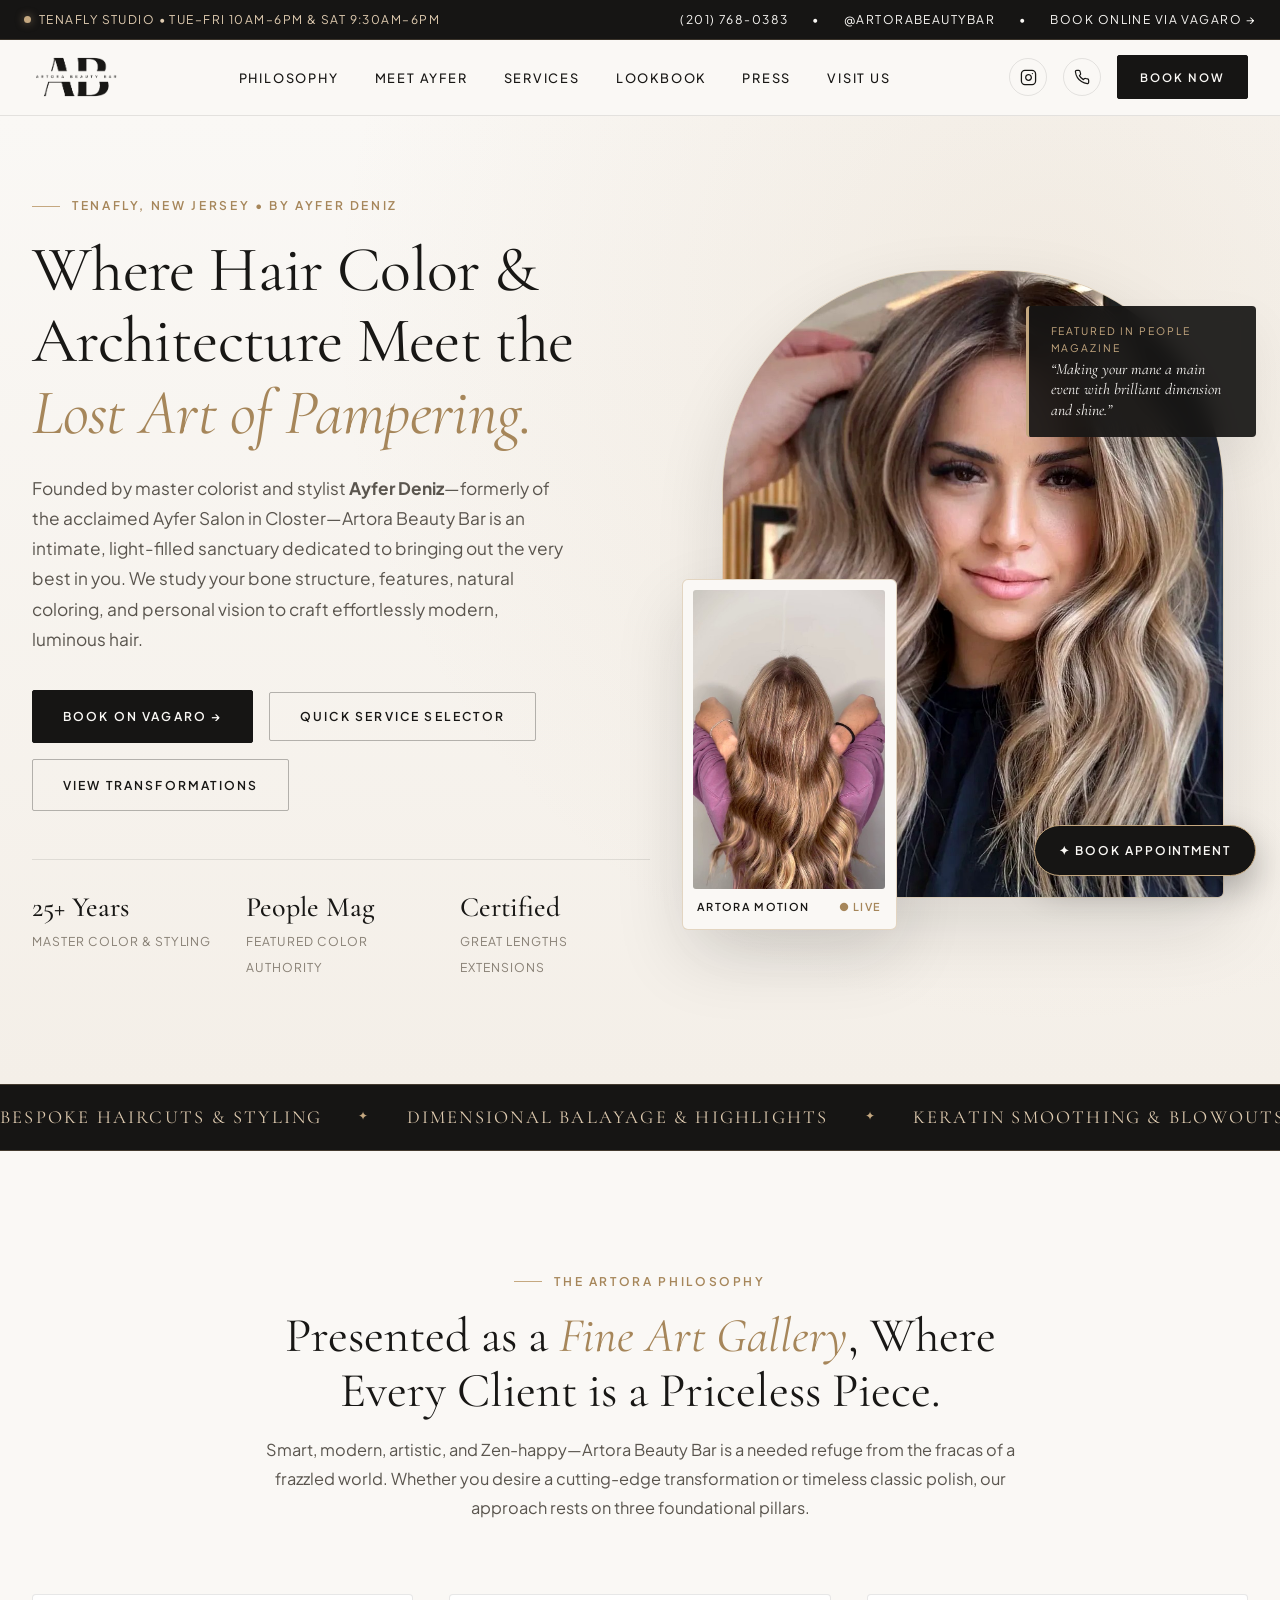
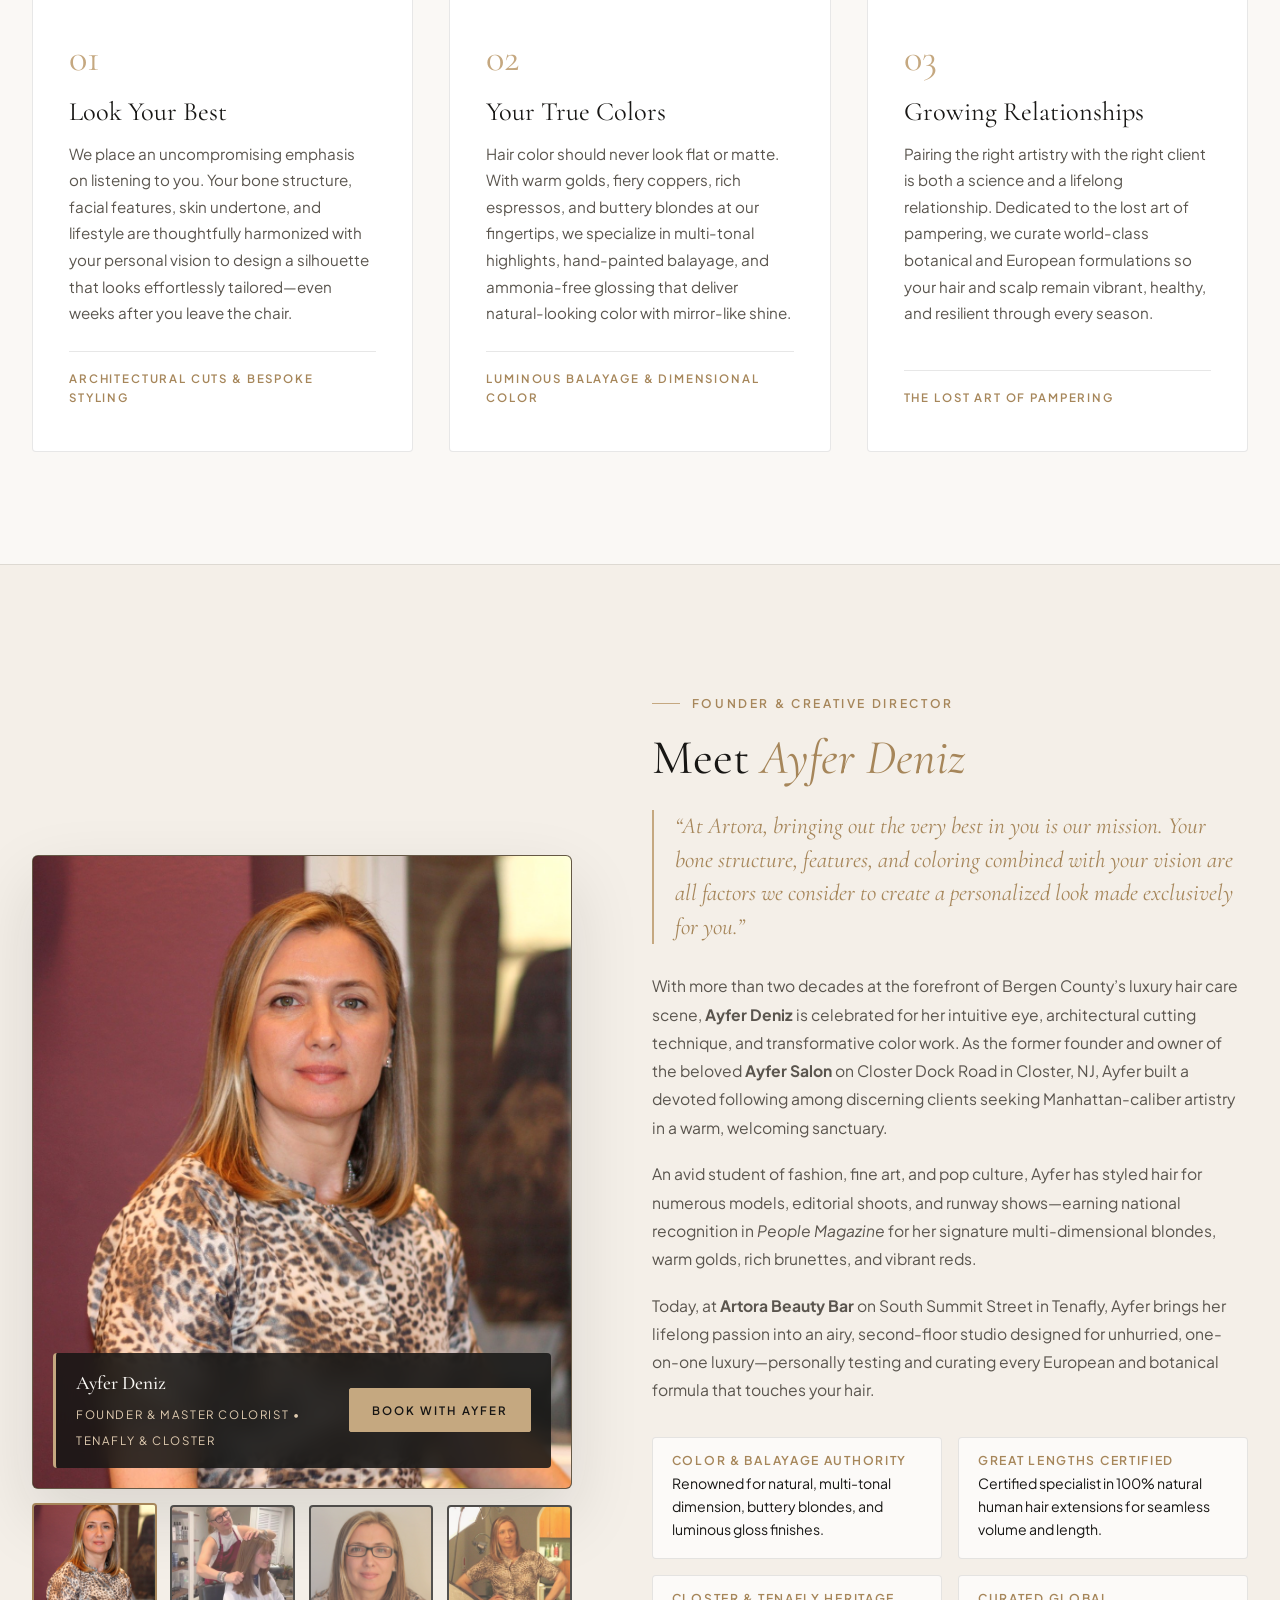
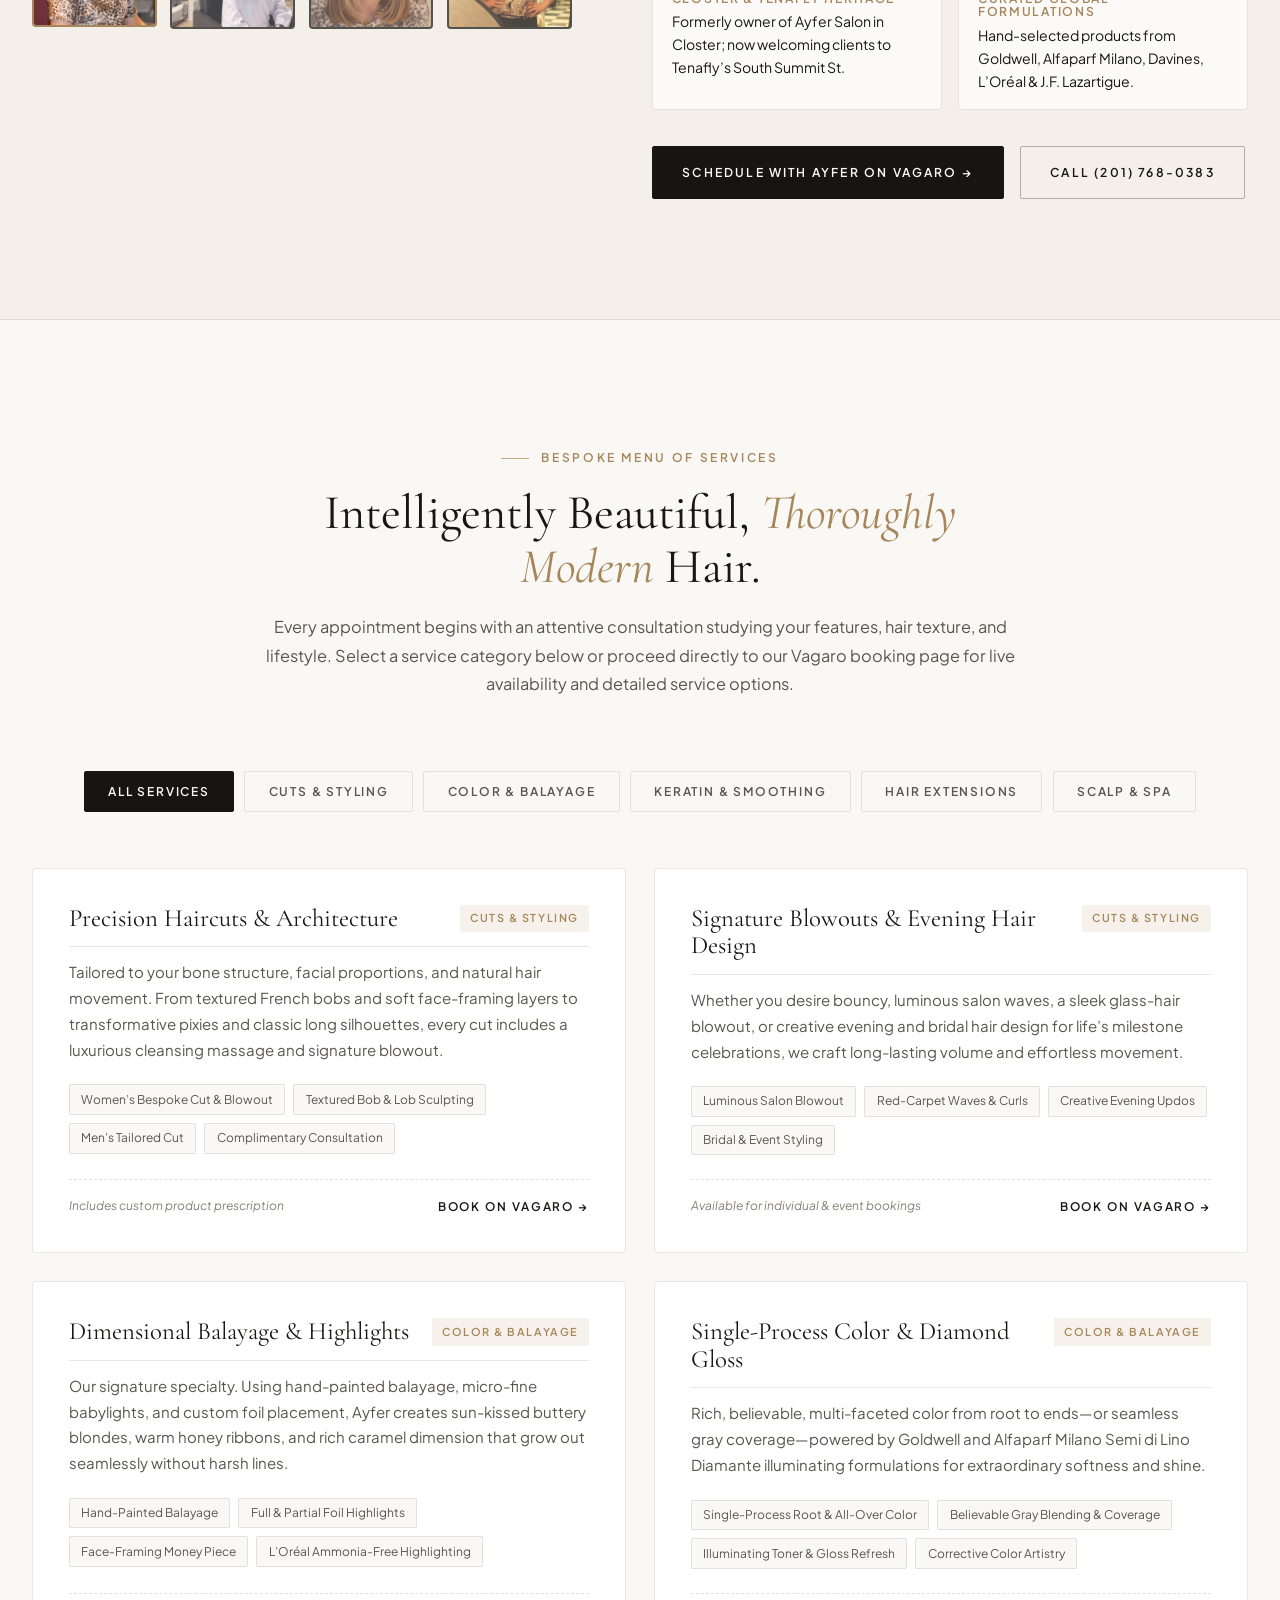
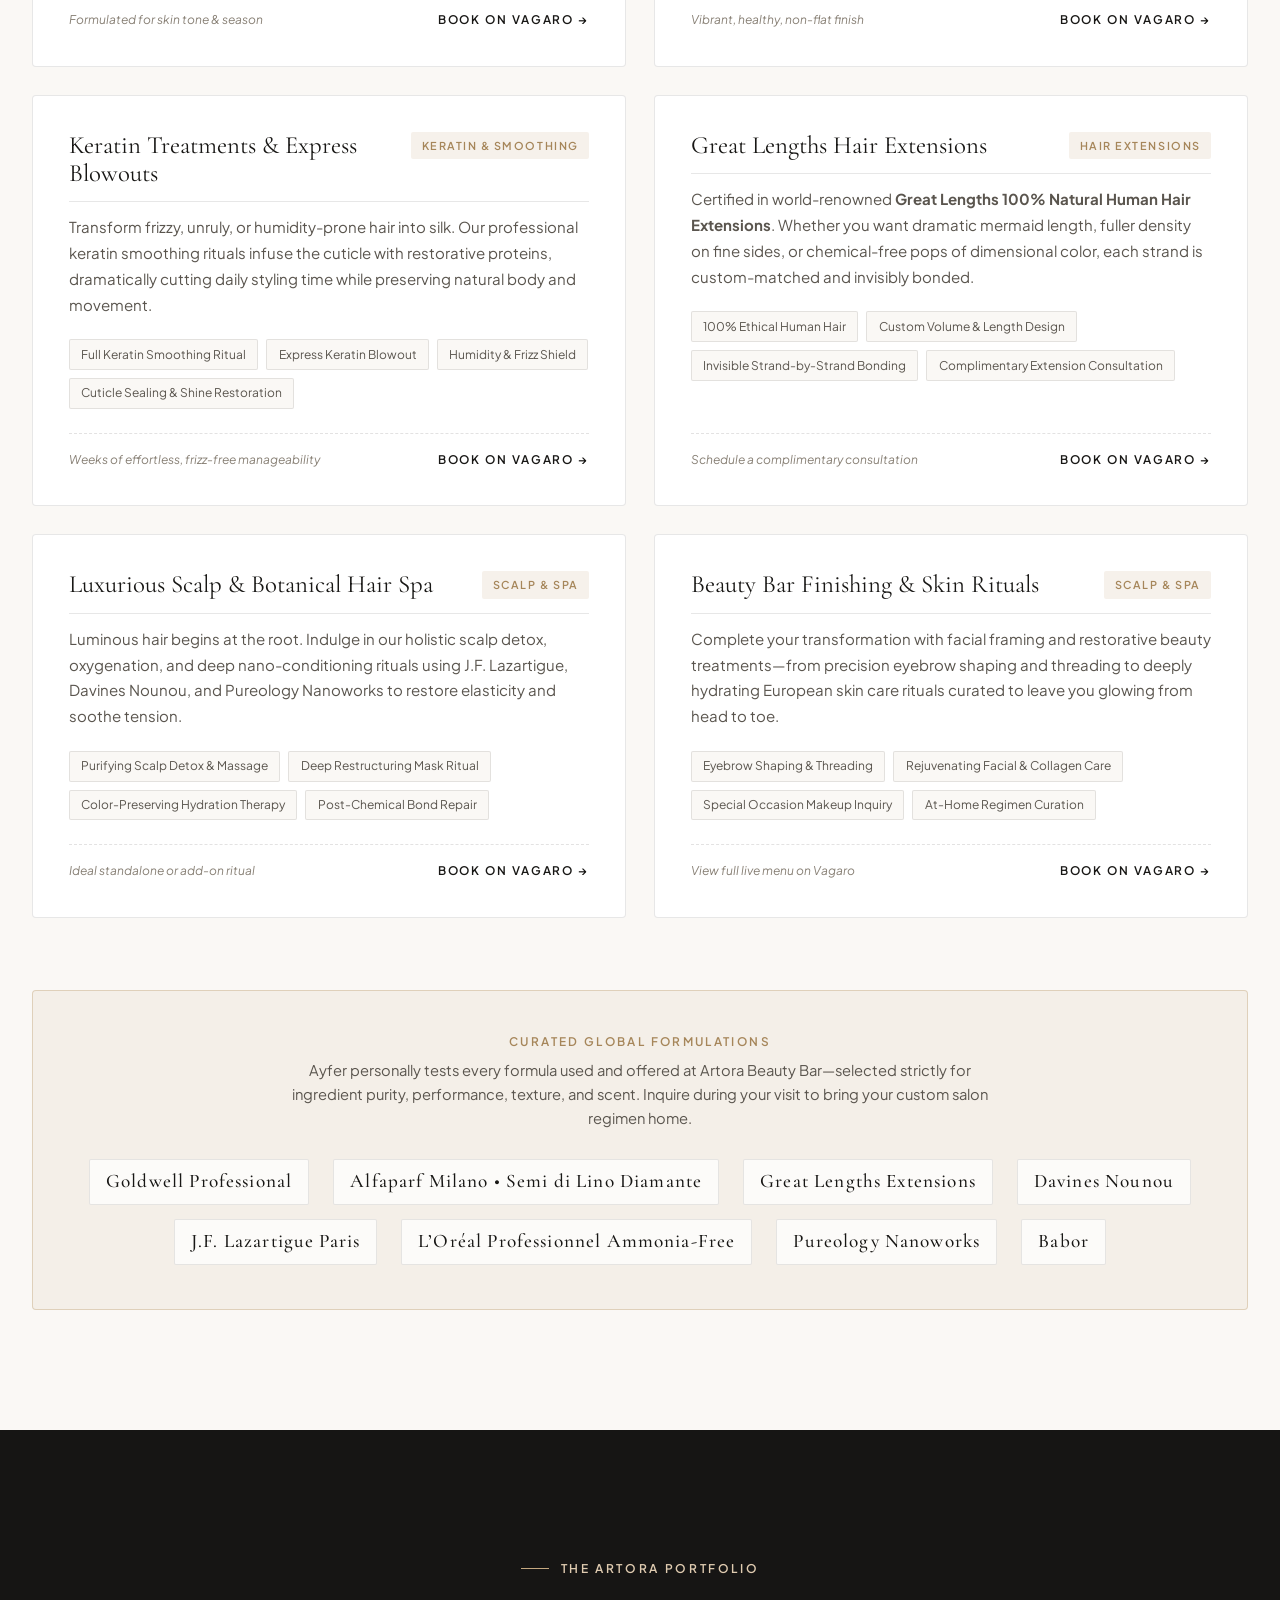
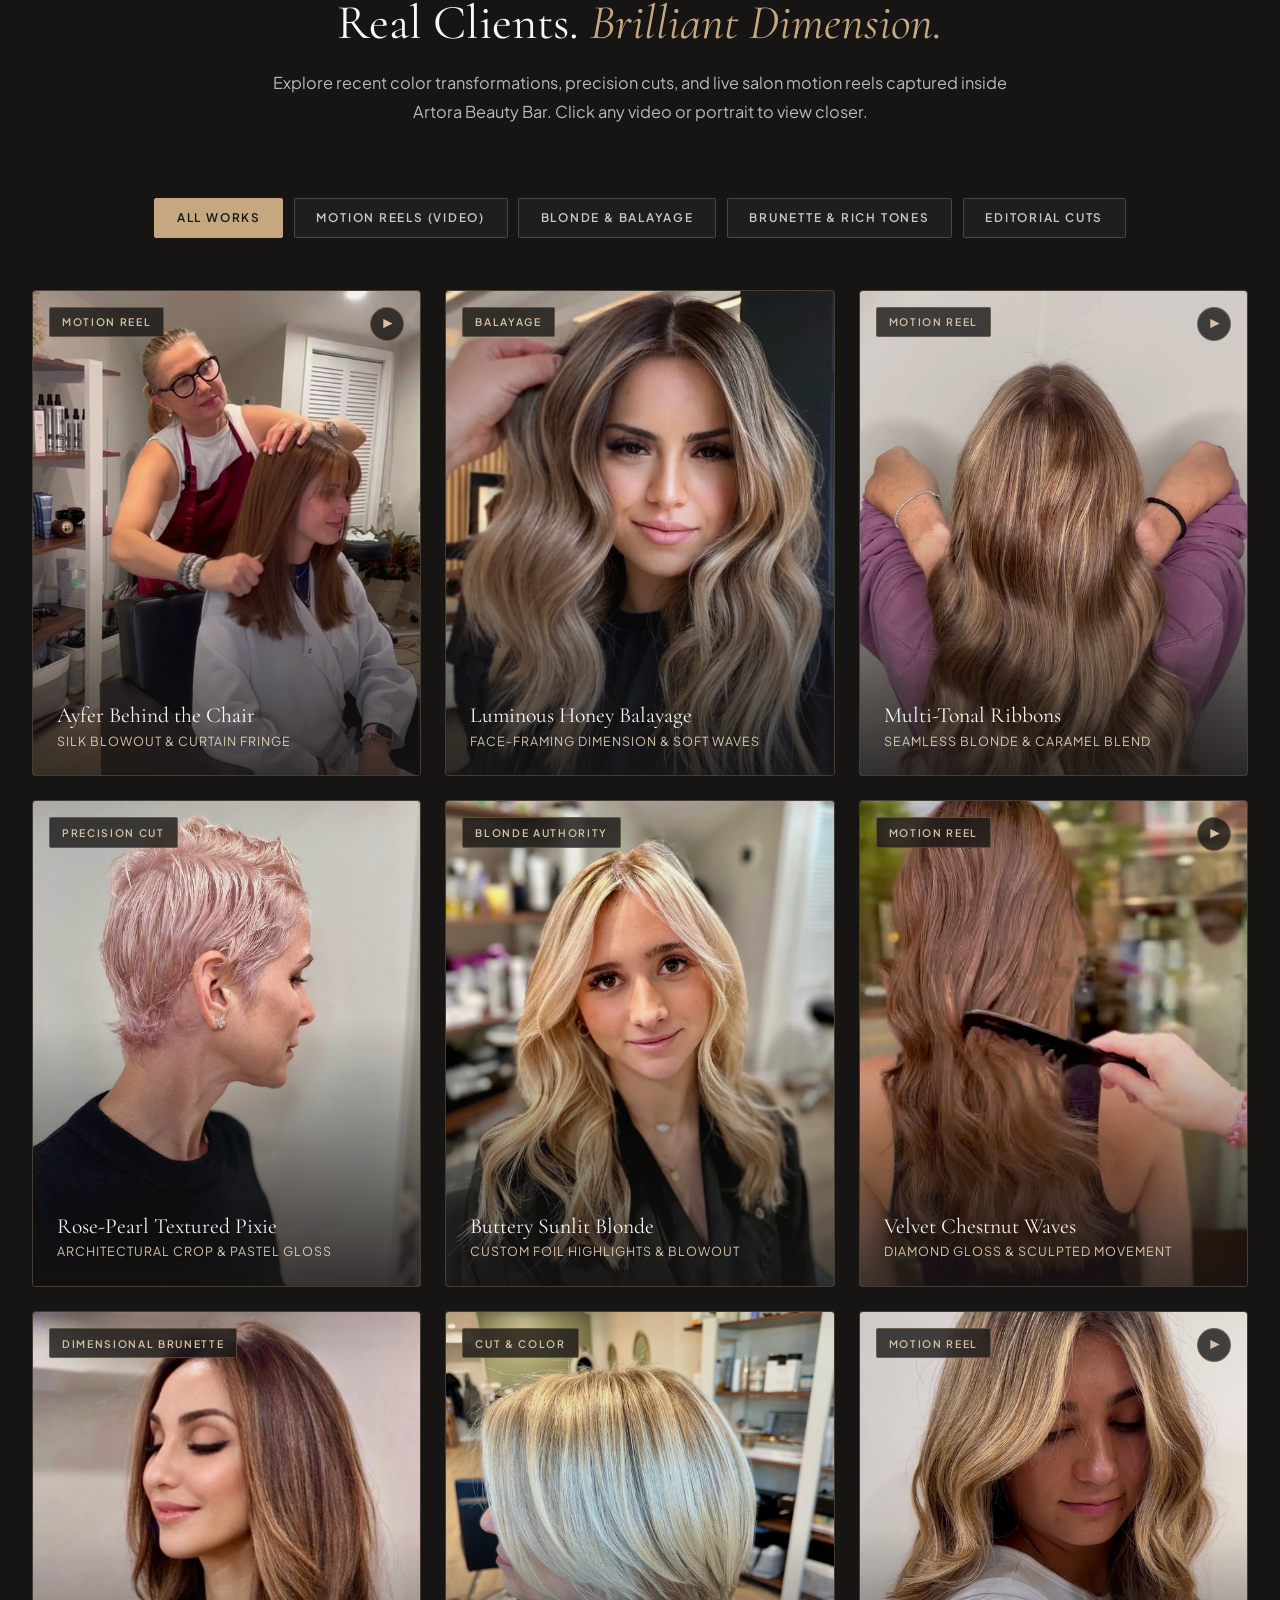
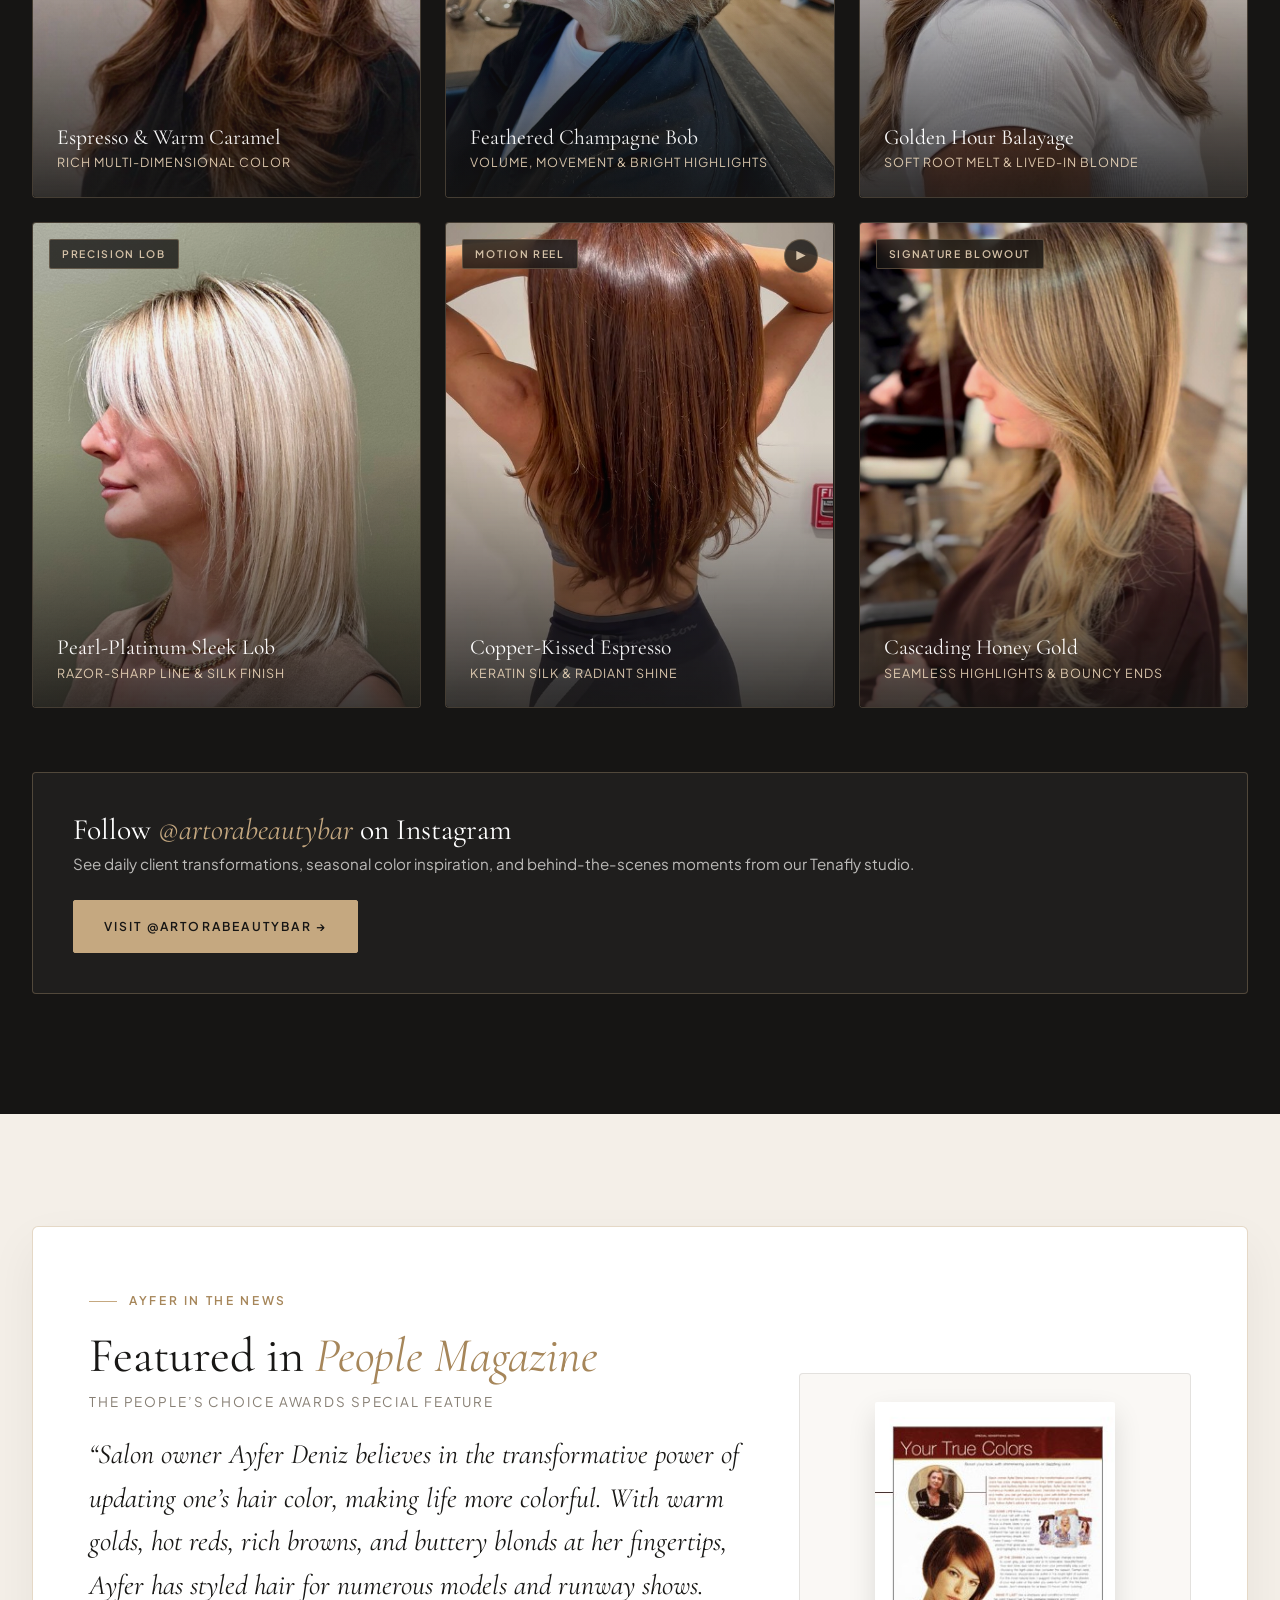
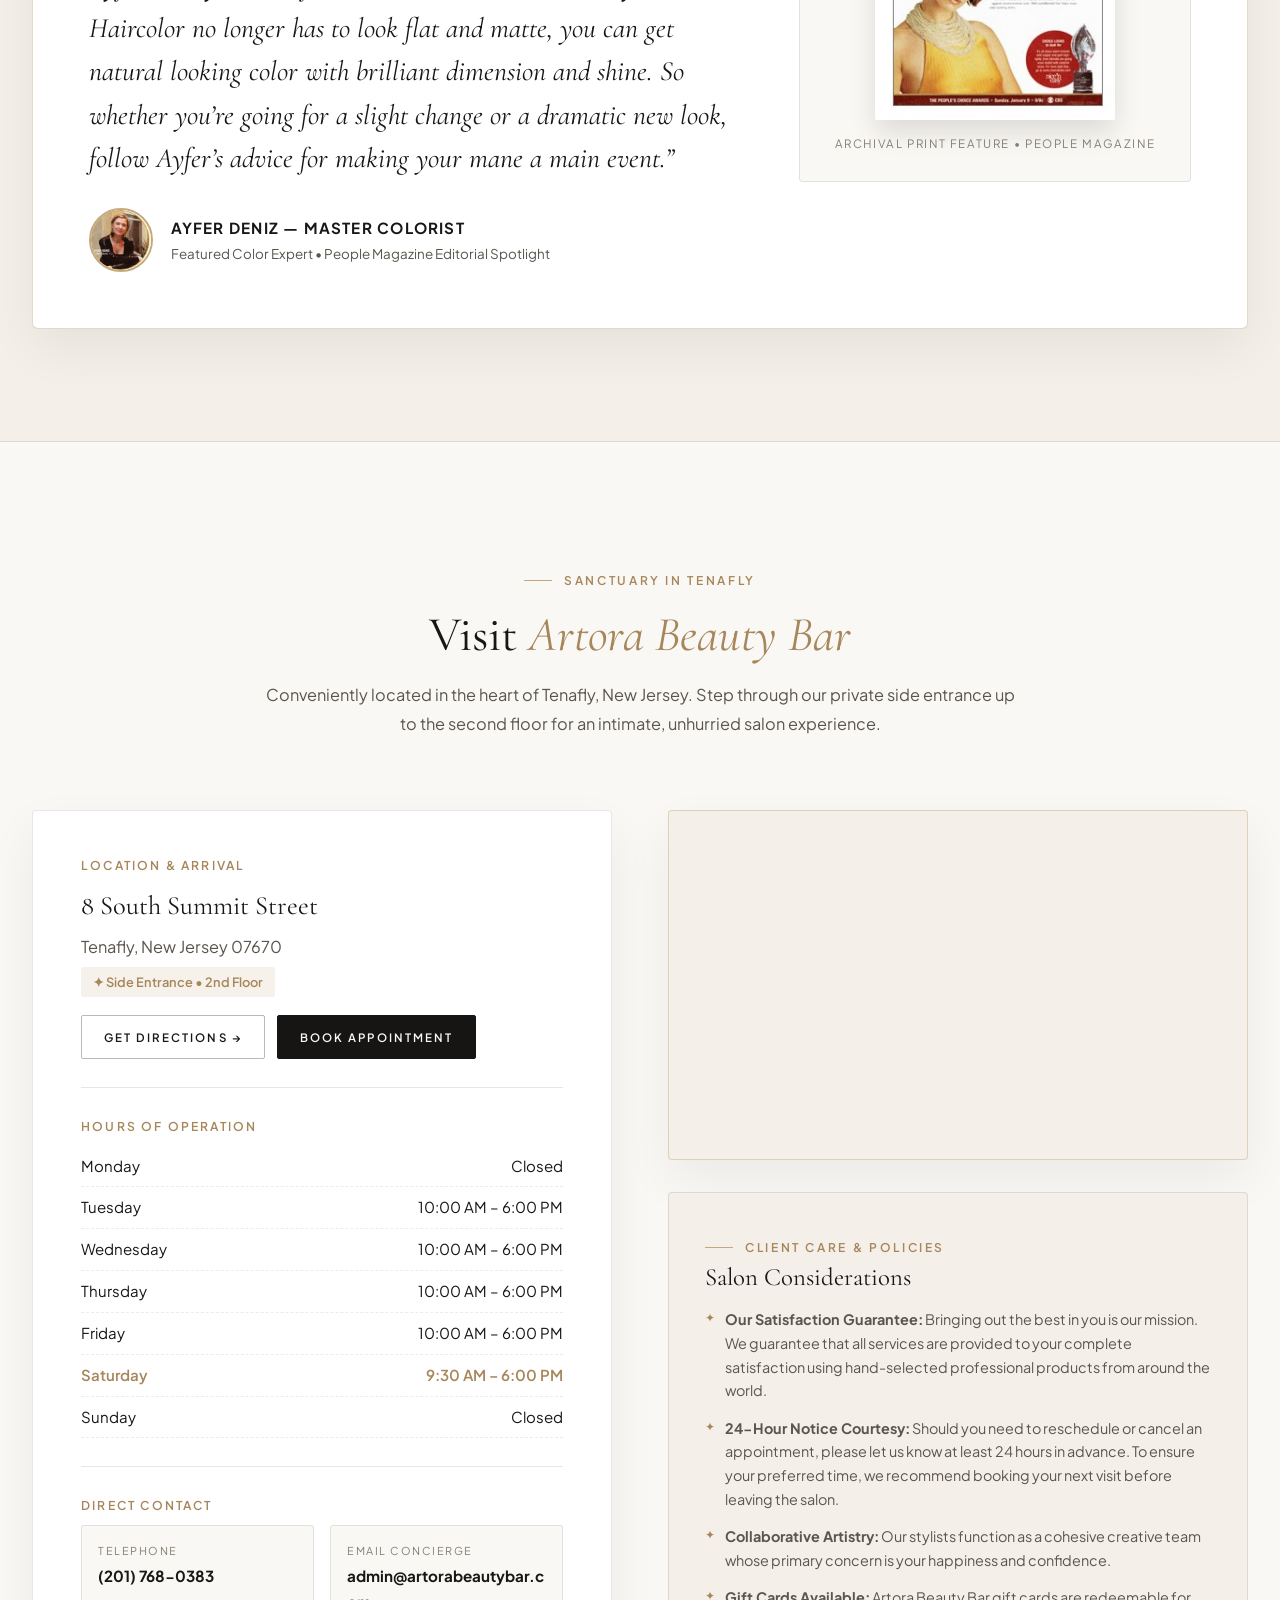
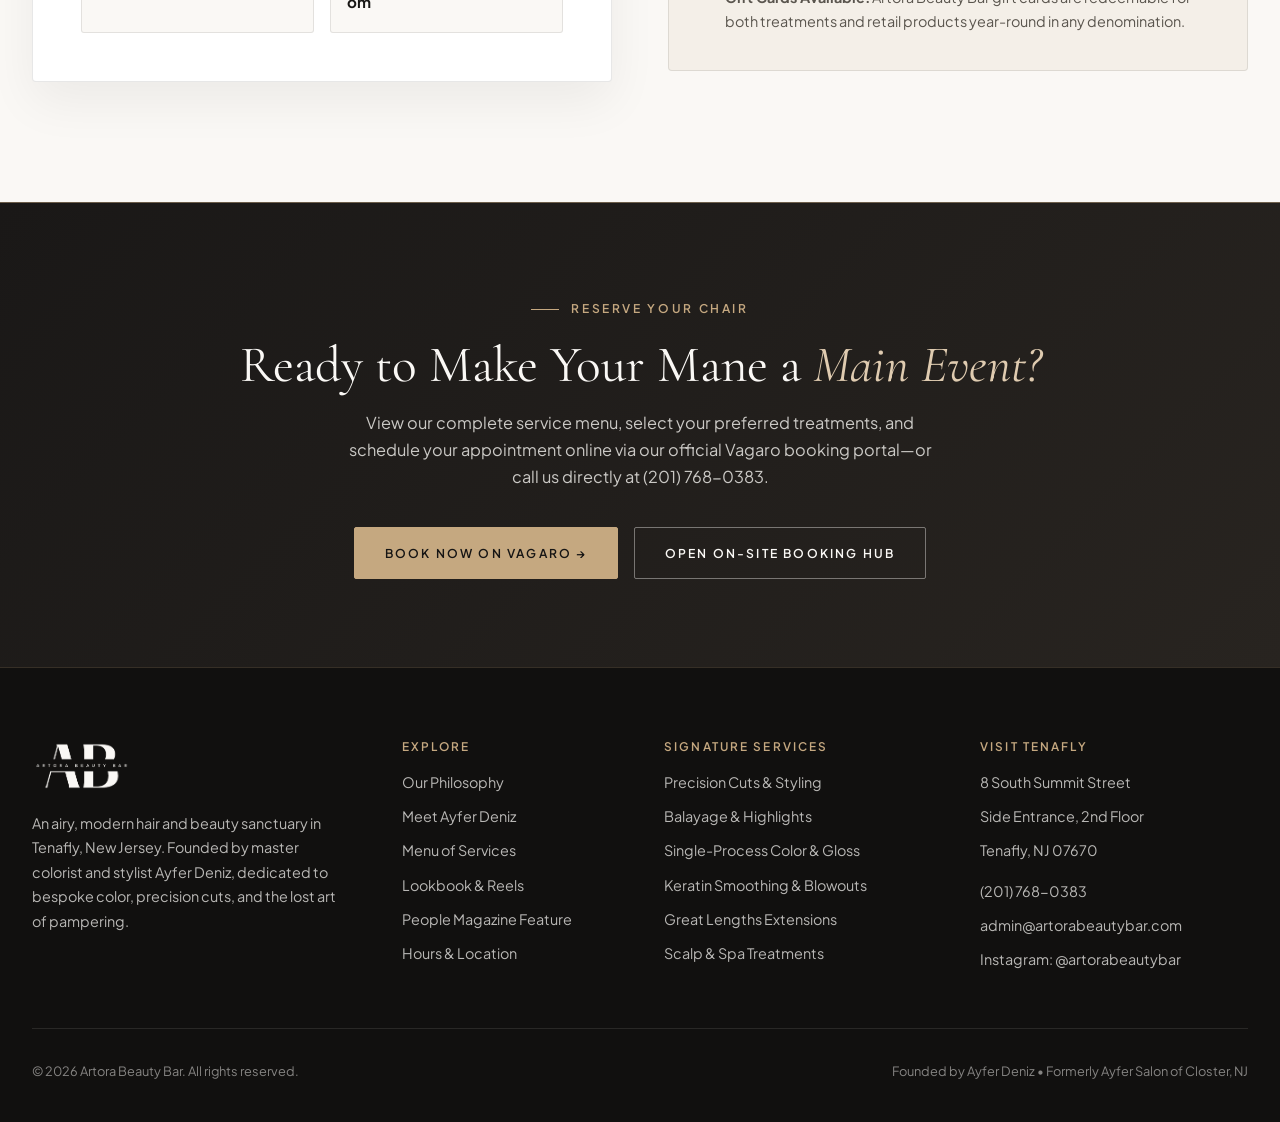
==== commit 888db217: "Update Ayfer portrait in Meet Ayfer section and remove unused ayfer-in-action.jpg" ====
--- a/index.html
+++ b/index.html
@@ -301,8 +301,8 @@
               <button type="button" class="founder-thumb-btn" data-img="assets/images/ayfer-closeup.jpg" data-title="Personal Consultation" data-sub="Tailoring color &amp; cut to your bone structure">
                 <img src="assets/images/ayfer-closeup.jpg" alt="Ayfer Deniz Close-Up Portrait" />
               </button>
-              <button type="button" class="founder-thumb-btn" data-img="assets/images/ayfer-editorial-set.jpg" data-title="Runway &amp; Editorial Mastery" data-sub="On set styling models &amp; editorial shoots">
-                <img src="assets/images/ayfer-editorial-set.jpg" alt="Ayfer Deniz on an editorial photo shoot set" />
+              <button type="button" class="founder-thumb-btn" data-img="assets/images/ayfer-editorial-set.jpg" data-title="Master Stylist &amp; Colorist" data-sub="Ayfer Deniz • Creative Director">
+                <img src="assets/images/ayfer-editorial-set.jpg" alt="Ayfer Deniz — Master Stylist &amp; Colorist" />
               </button>
             </div>
           </div>
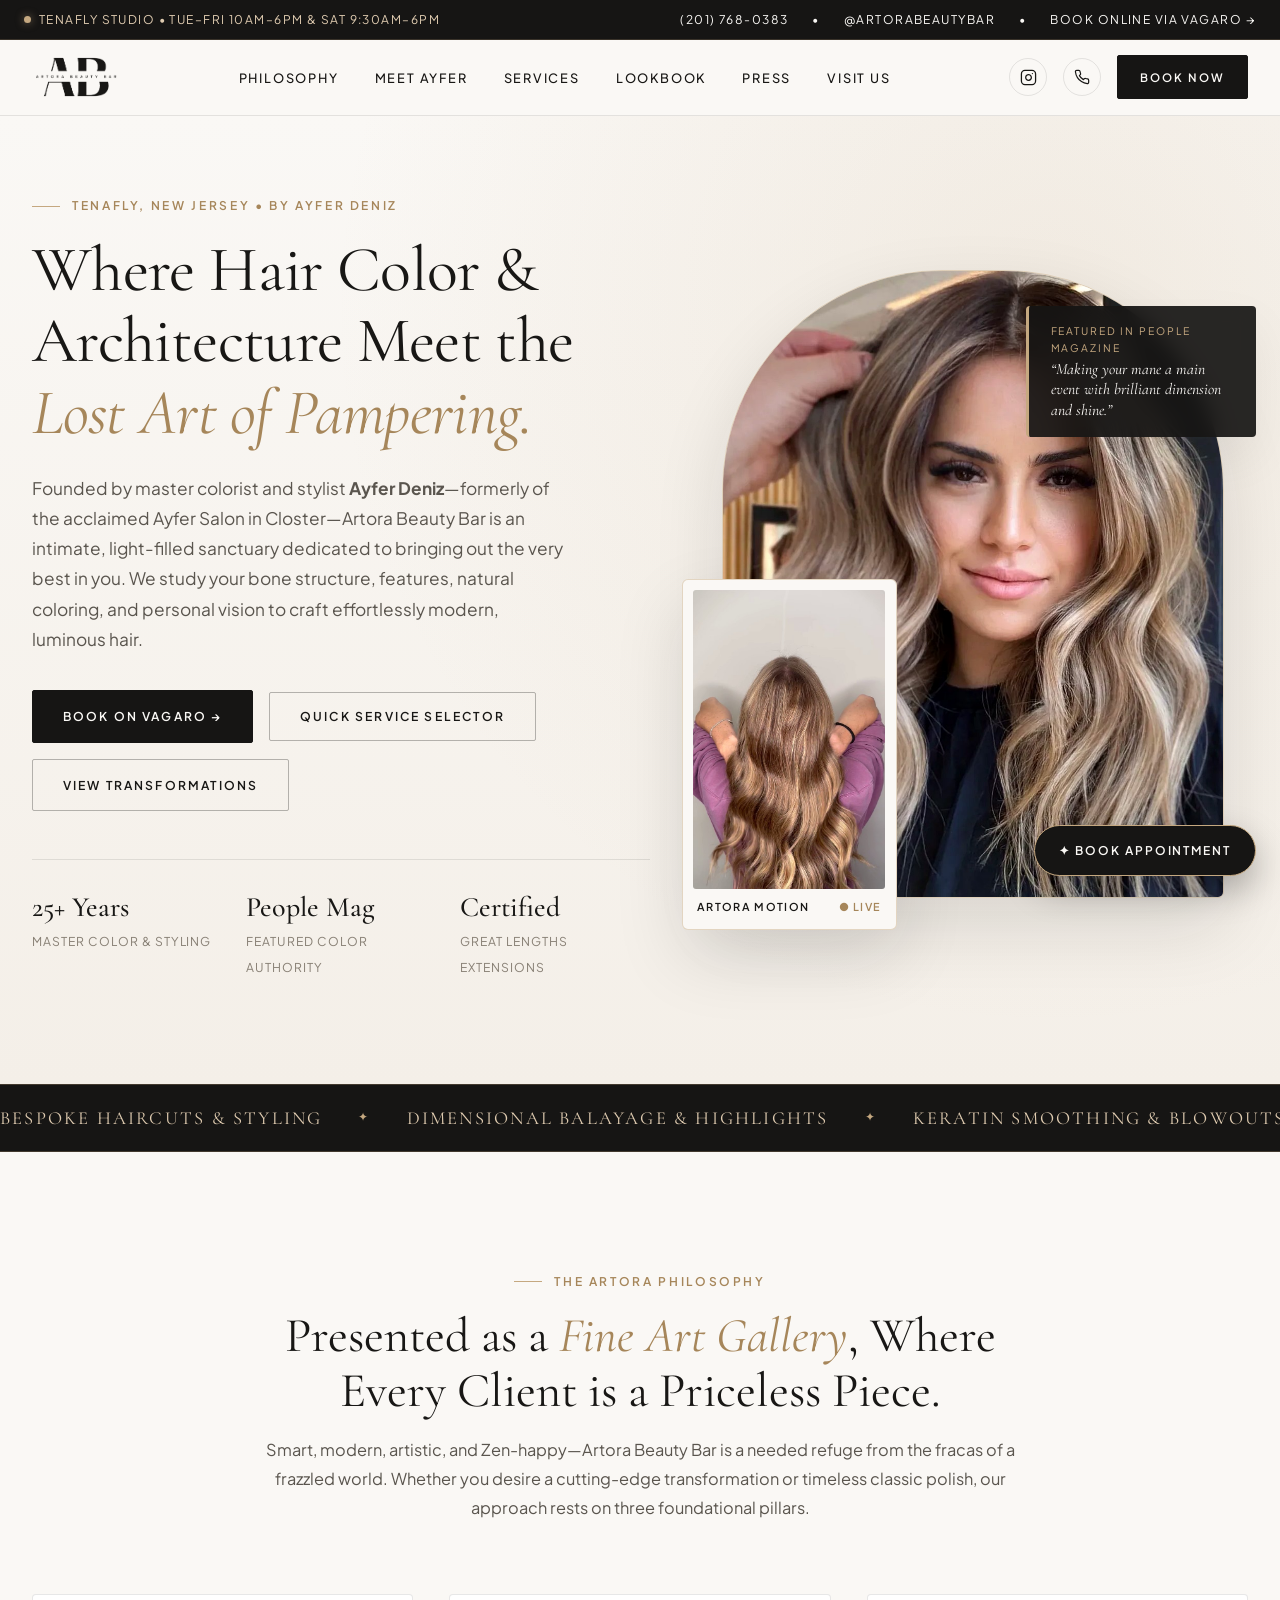
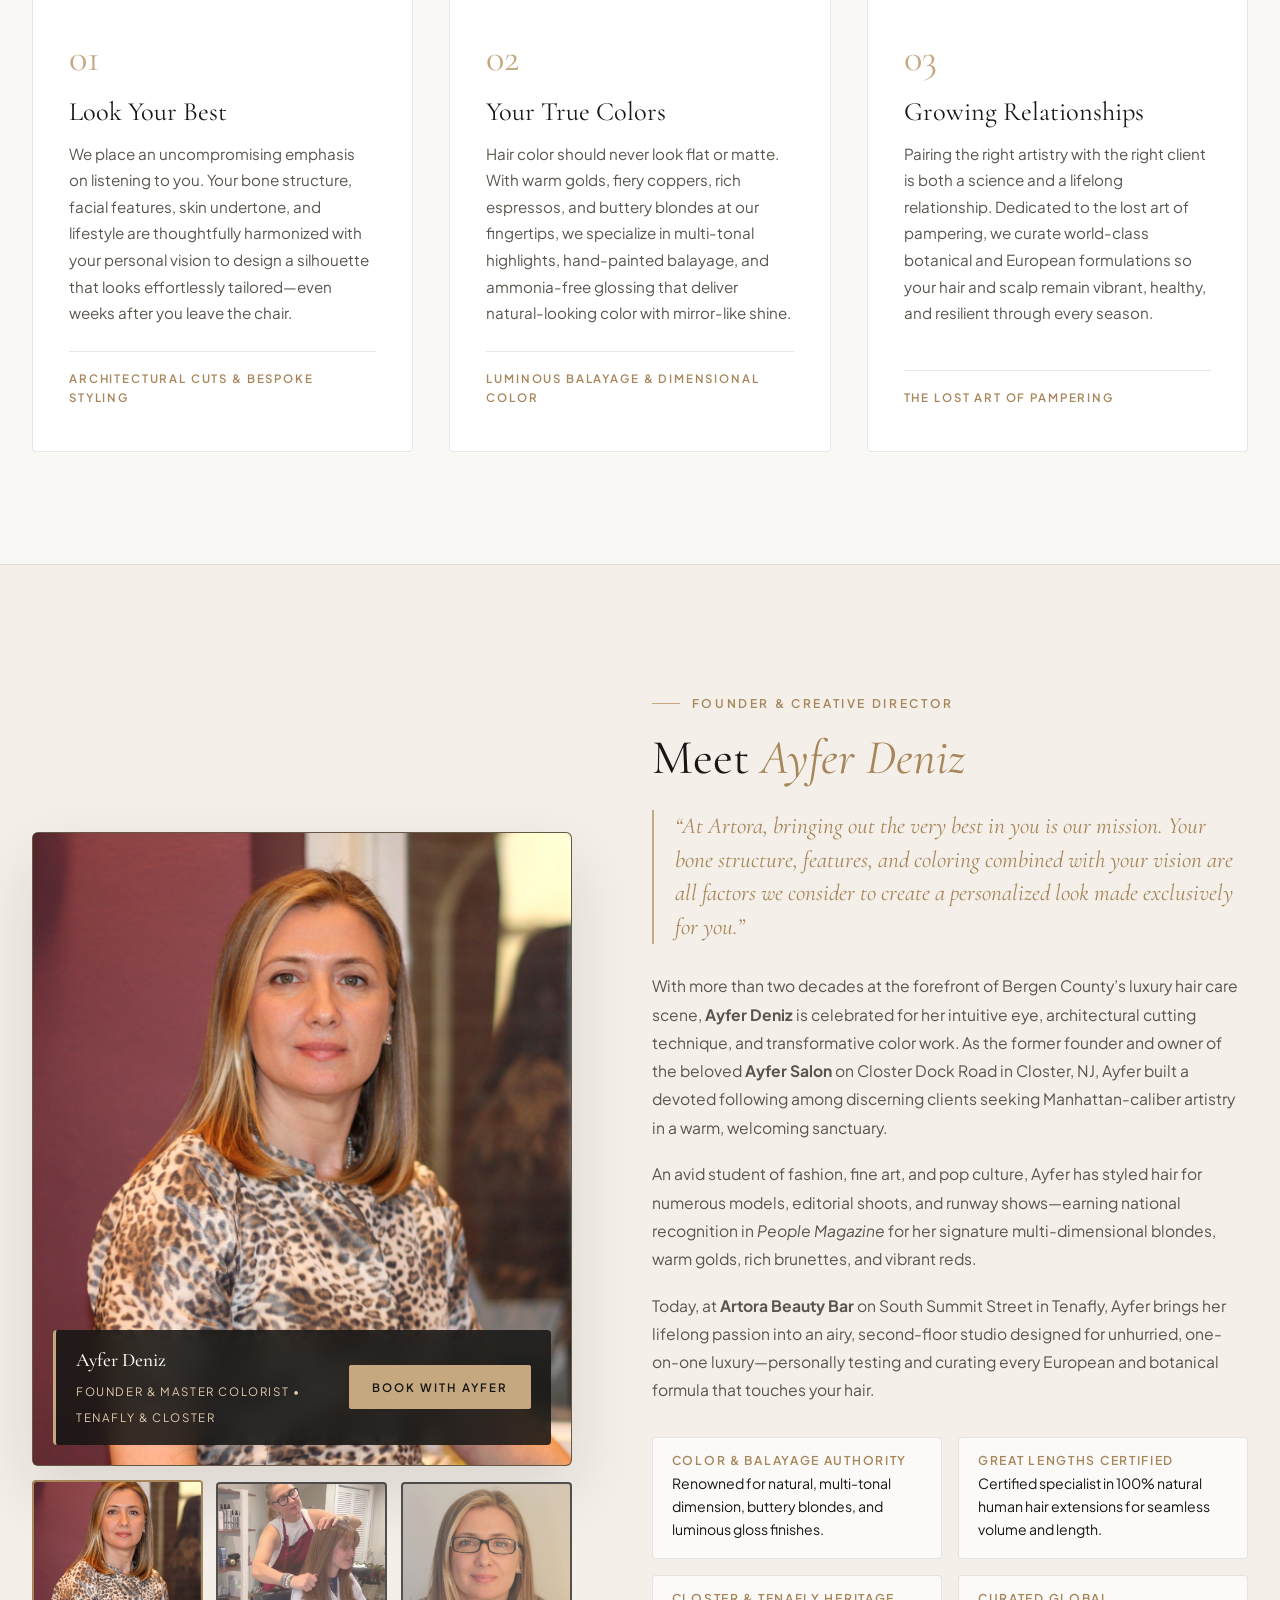
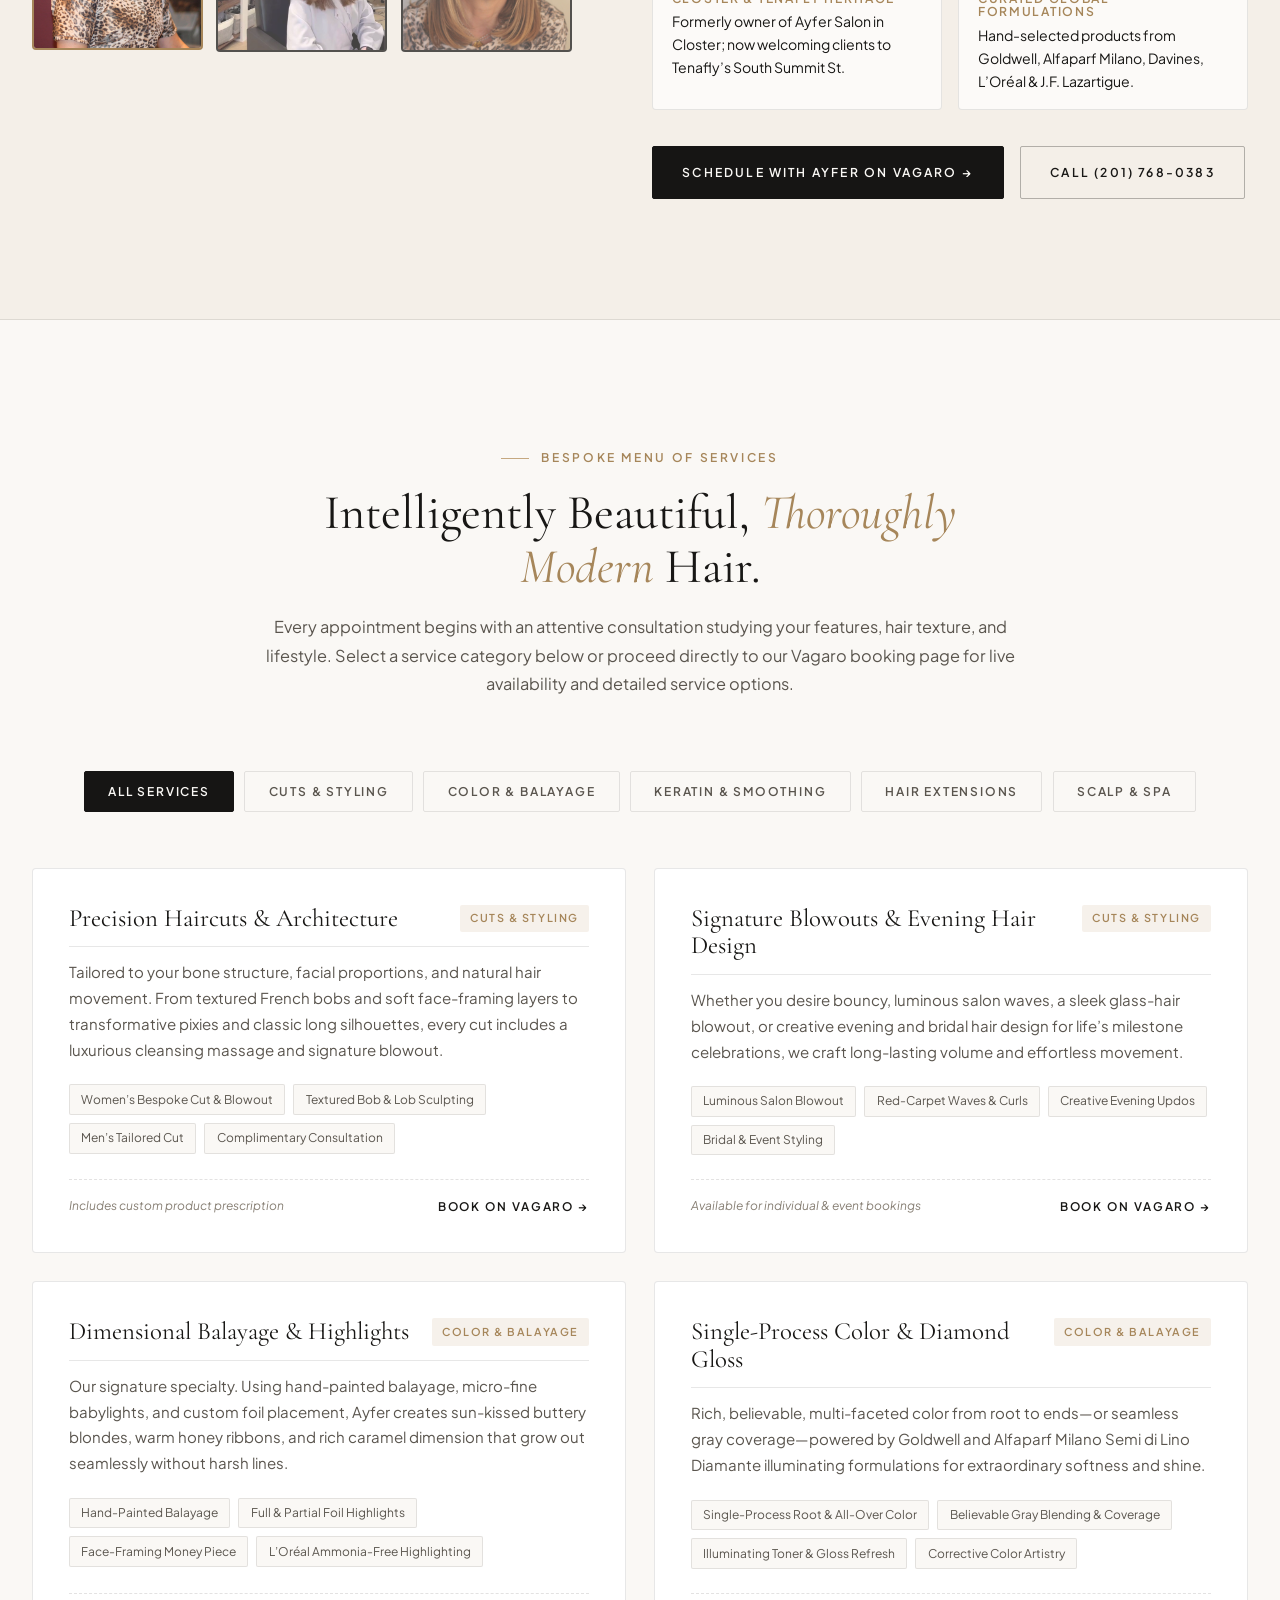
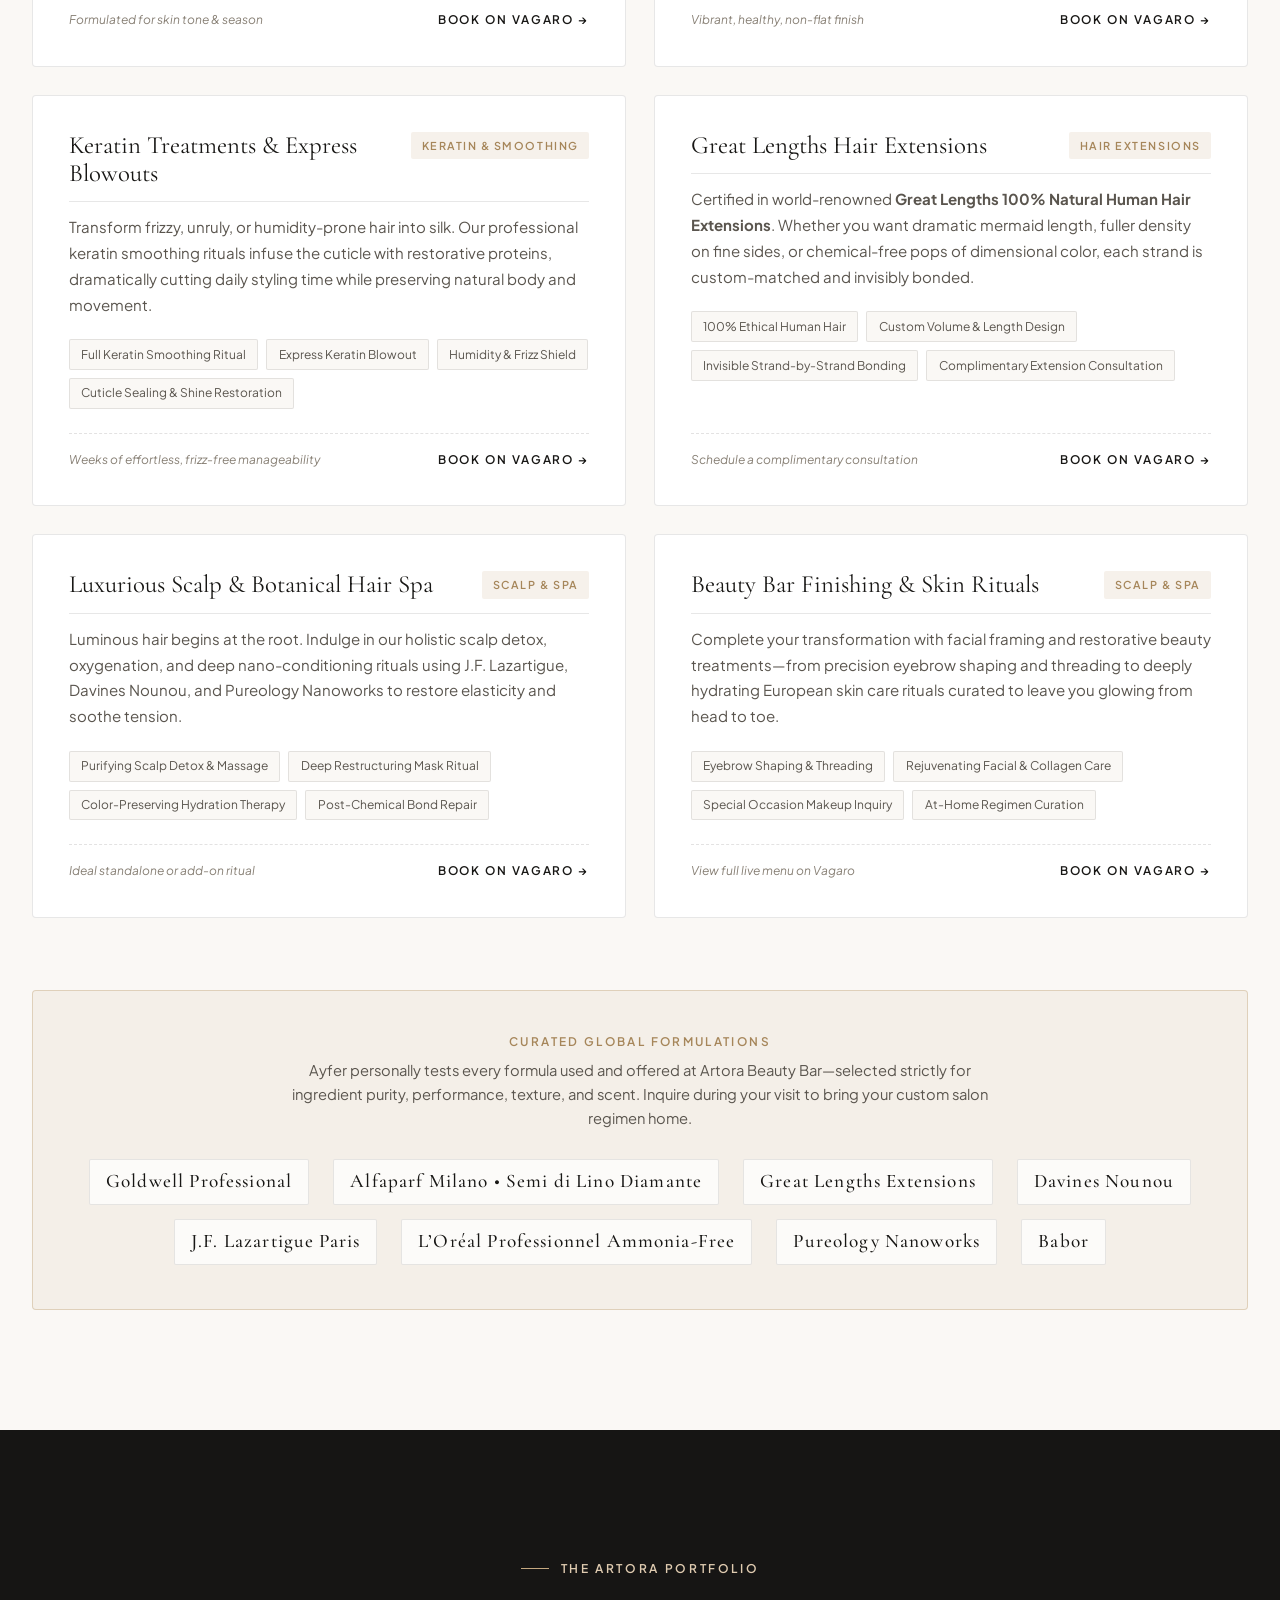
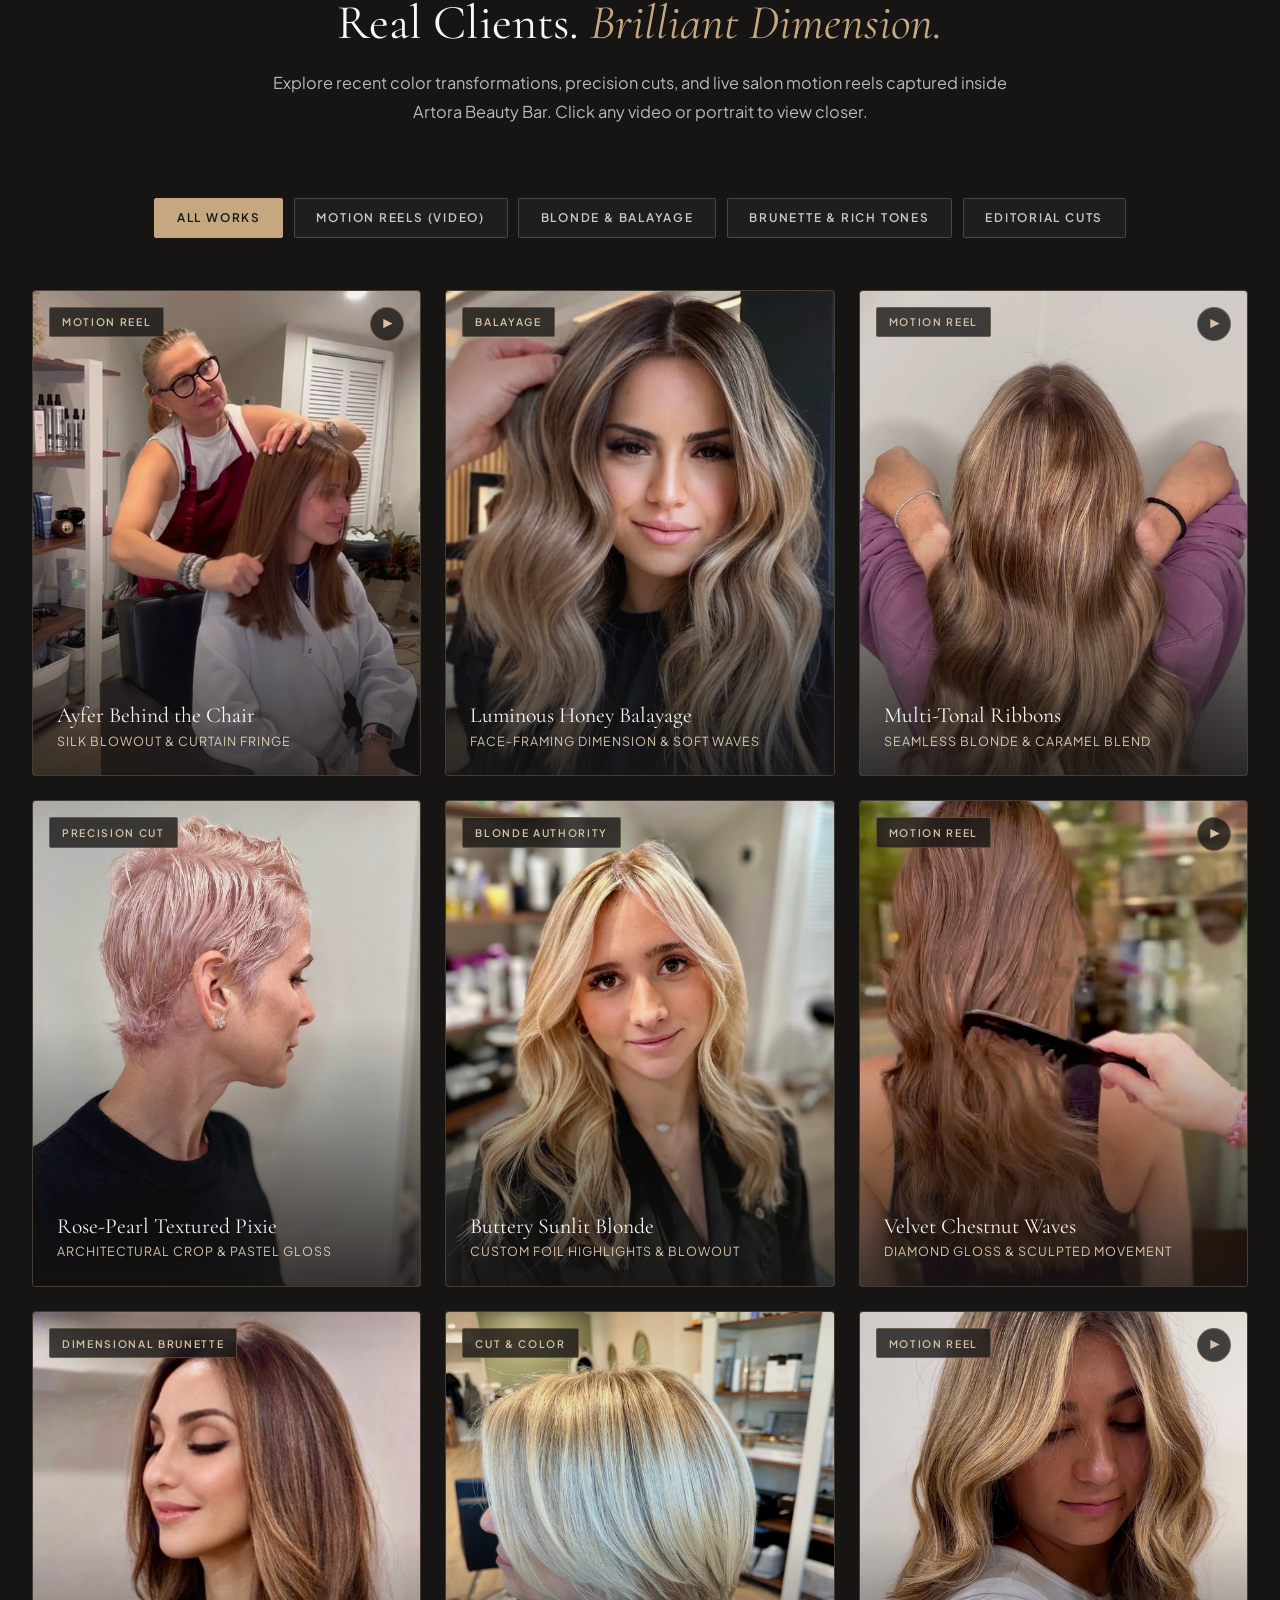
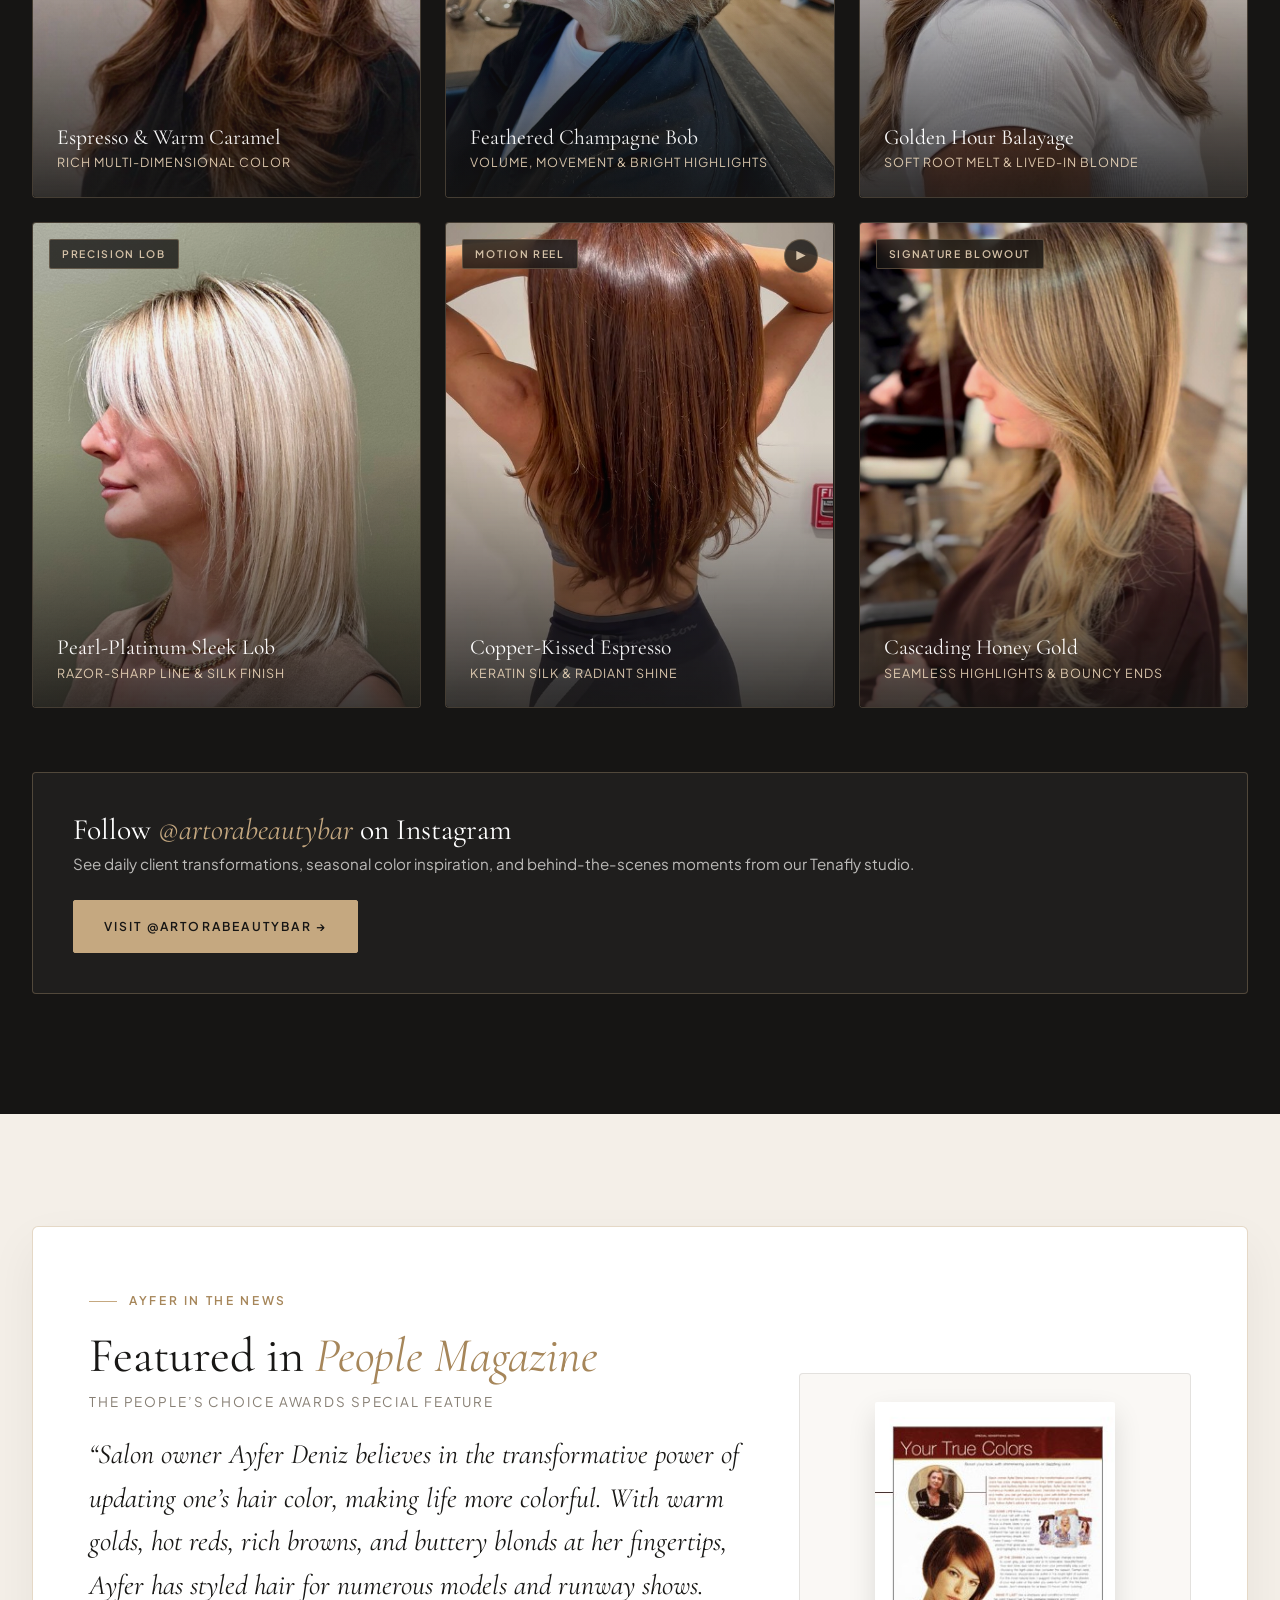
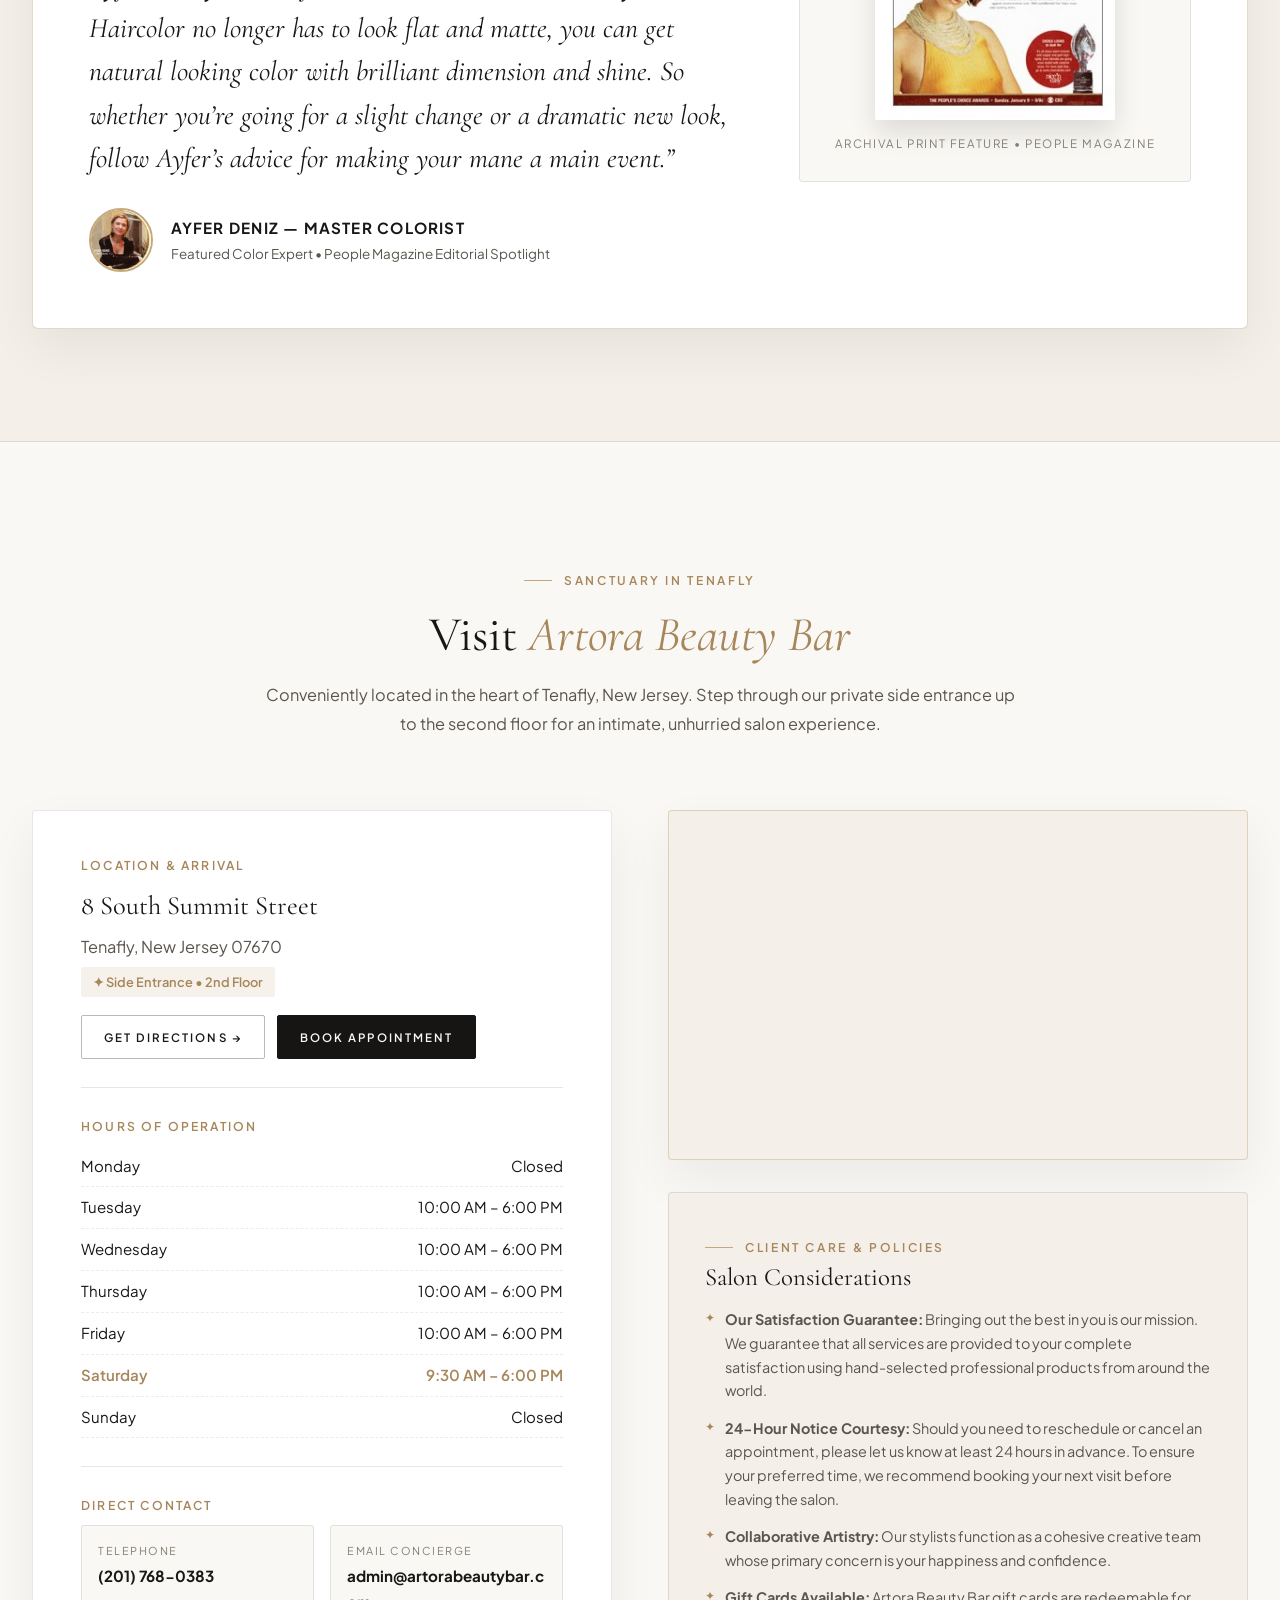
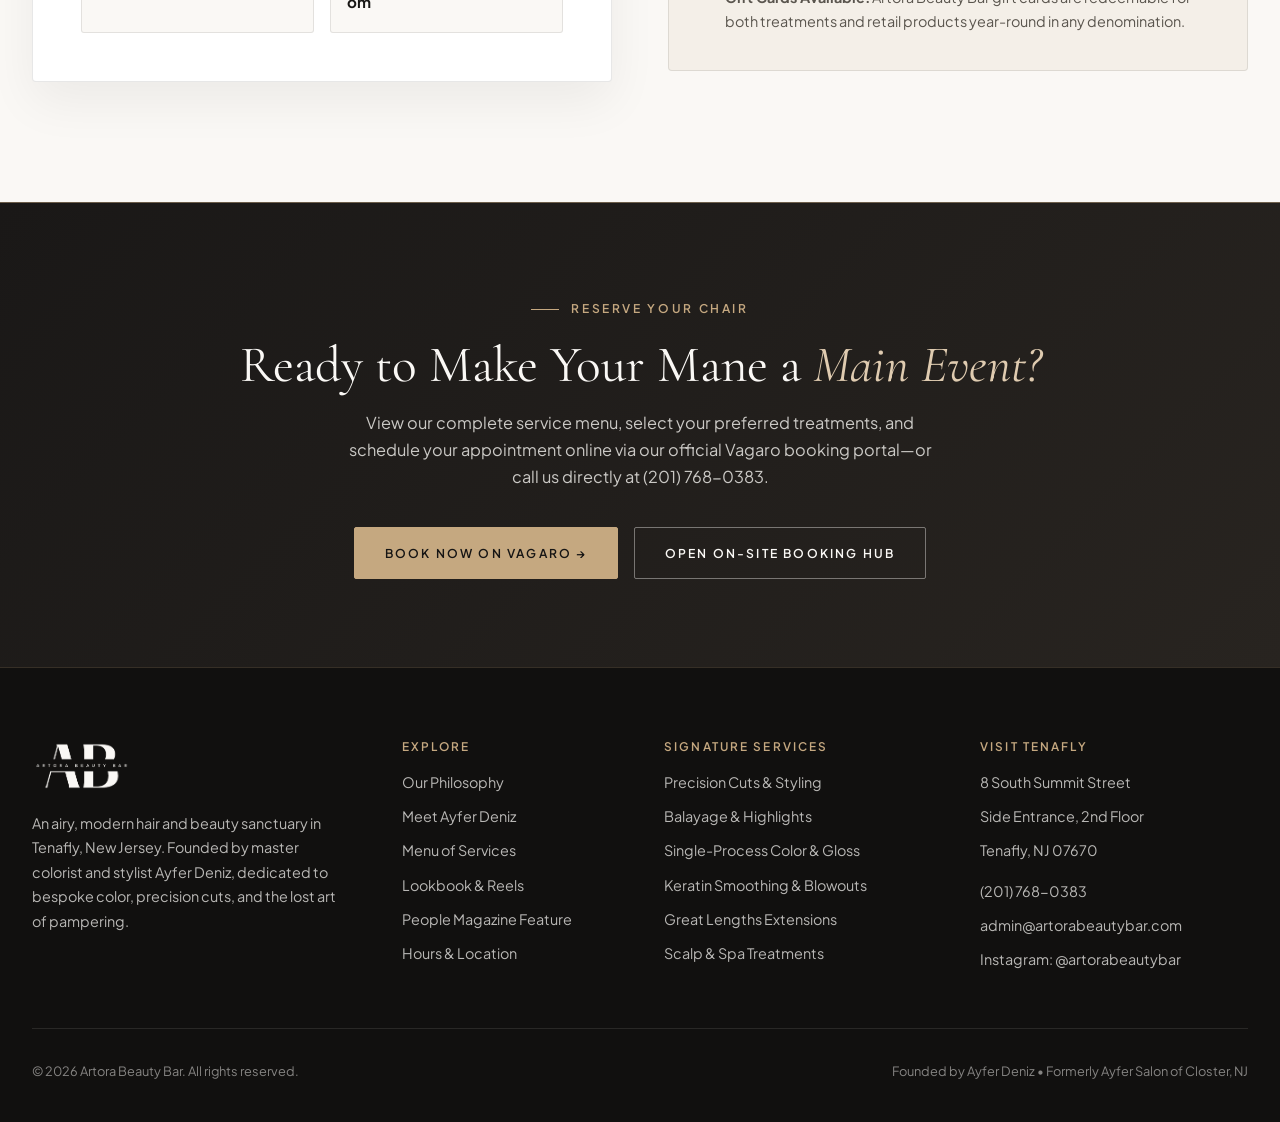
==== commit 8f2a0437: "Optimize marquee scroll performance, mute video audio, and remove ayfer-editorial-set.jpg" ====
--- a/index.html
+++ b/index.html
@@ -301,9 +301,6 @@
               <button type="button" class="founder-thumb-btn" data-img="assets/images/ayfer-closeup.jpg" data-title="Personal Consultation" data-sub="Tailoring color &amp; cut to your bone structure">
                 <img src="assets/images/ayfer-closeup.jpg" alt="Ayfer Deniz Close-Up Portrait" />
               </button>
-              <button type="button" class="founder-thumb-btn" data-img="assets/images/ayfer-editorial-set.jpg" data-title="Master Stylist &amp; Colorist" data-sub="Ayfer Deniz • Creative Director">
-                <img src="assets/images/ayfer-editorial-set.jpg" alt="Ayfer Deniz — Master Stylist &amp; Colorist" />
-              </button>
             </div>
           </div>
 
--- a/styles.css
+++ b/styles.css
@@ -435,6 +435,7 @@
   aspect-ratio: 9 / 14;
   overflow: hidden;
   border-radius: 3px;
+  transform: translateZ(0);
 }
 
 .hero-video-wrap video {
@@ -496,11 +497,15 @@
   overflow: hidden;
   border-top: 1px solid rgba(197, 168, 128, 0.25);
   border-bottom: 1px solid rgba(197, 168, 128, 0.25);
+  contain: content;
+  transform: translateZ(0);
 }
 
 .marquee-track {
   display: flex;
   width: max-content;
+  will-change: transform;
+  transform: translate3d(0, 0, 0);
   animation: scrollMarquee 36s linear infinite;
 }
 
@@ -514,6 +519,7 @@
   letter-spacing: 0.12em;
   text-transform: uppercase;
   white-space: nowrap;
+  transform: translateZ(0);
 }
 
 .marquee-diamond {
@@ -522,8 +528,8 @@
 }
 
 @keyframes scrollMarquee {
-  from { transform: translateX(0); }
-  to { transform: translateX(-50%); }
+  0% { transform: translate3d(0, 0, 0); }
+  100% { transform: translate3d(-50%, 0, 0); }
 }
 
 /* ==========================================================================
@@ -693,7 +699,7 @@
 
 .founder-thumbs {
   display: grid;
-  grid-template-columns: repeat(4, 1fr);
+  grid-template-columns: repeat(3, 1fr);
   gap: 0.85rem;
   margin-top: 1rem;
 }
